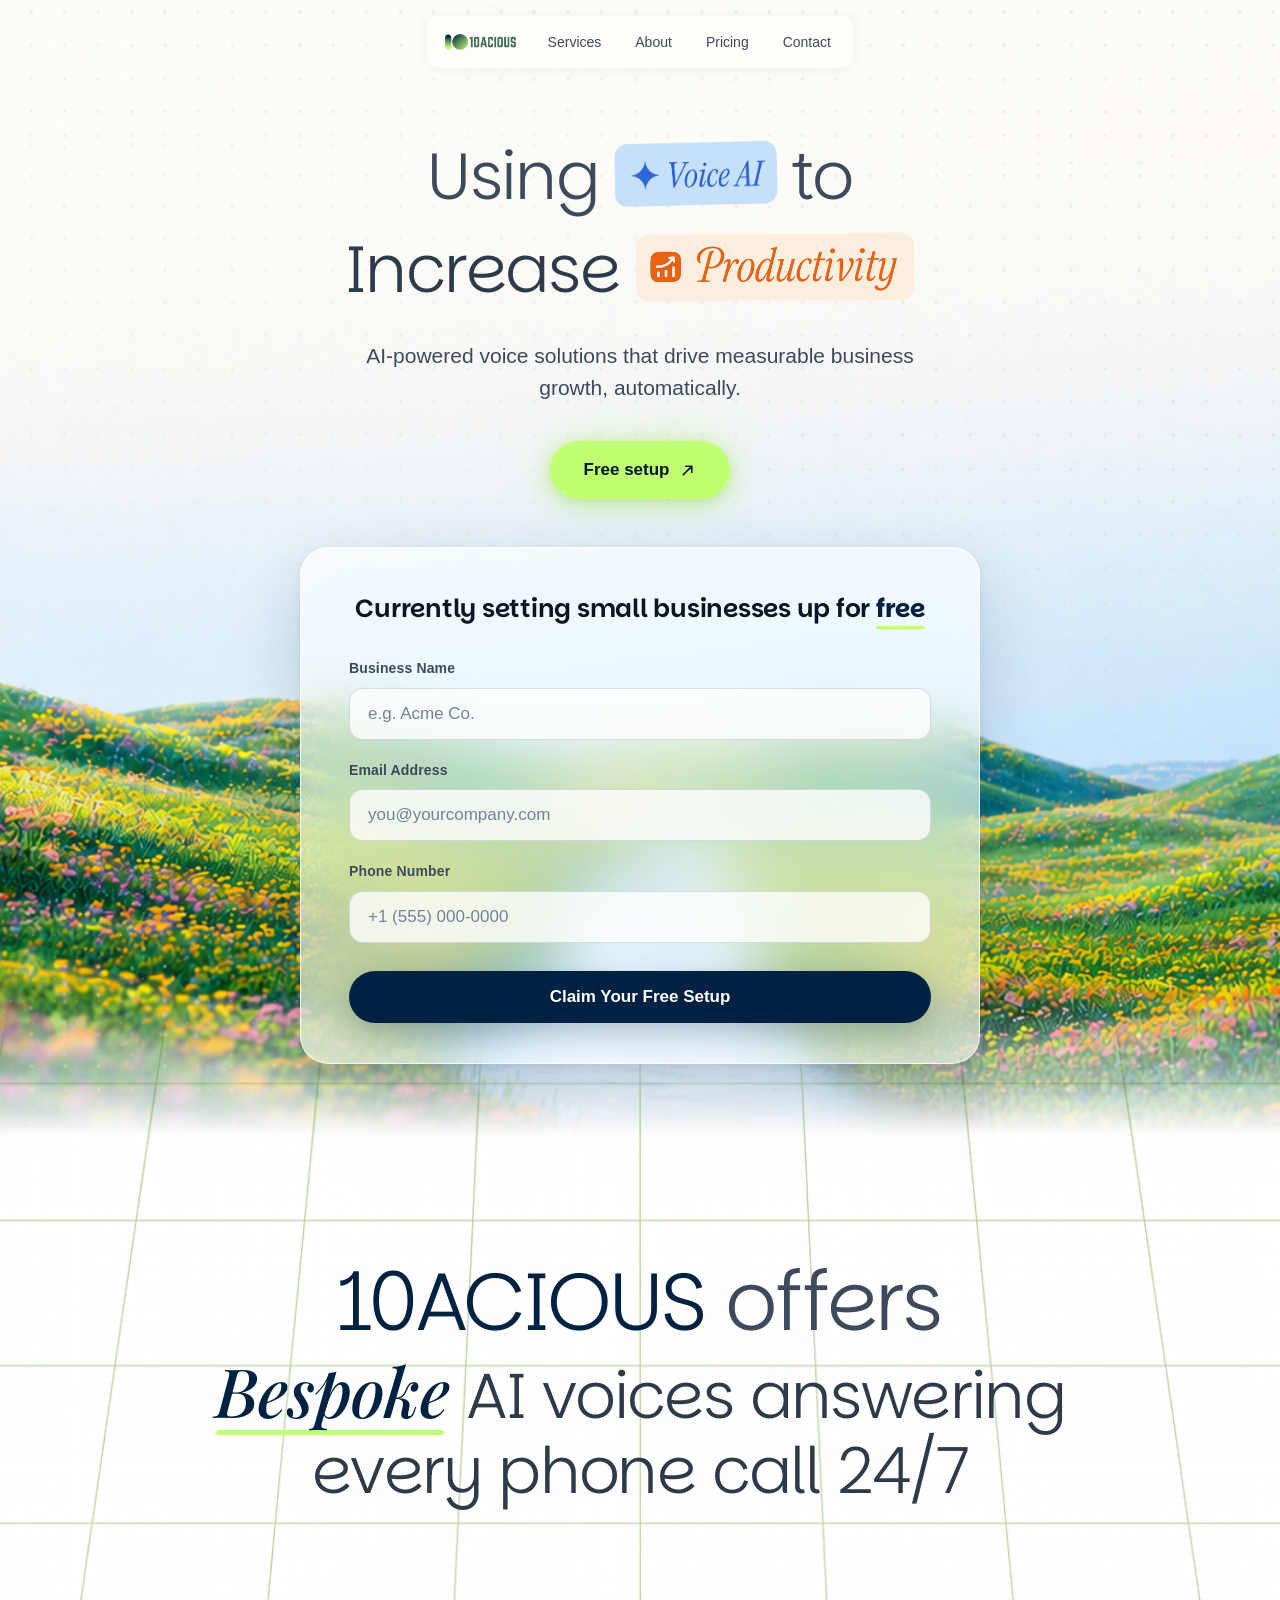
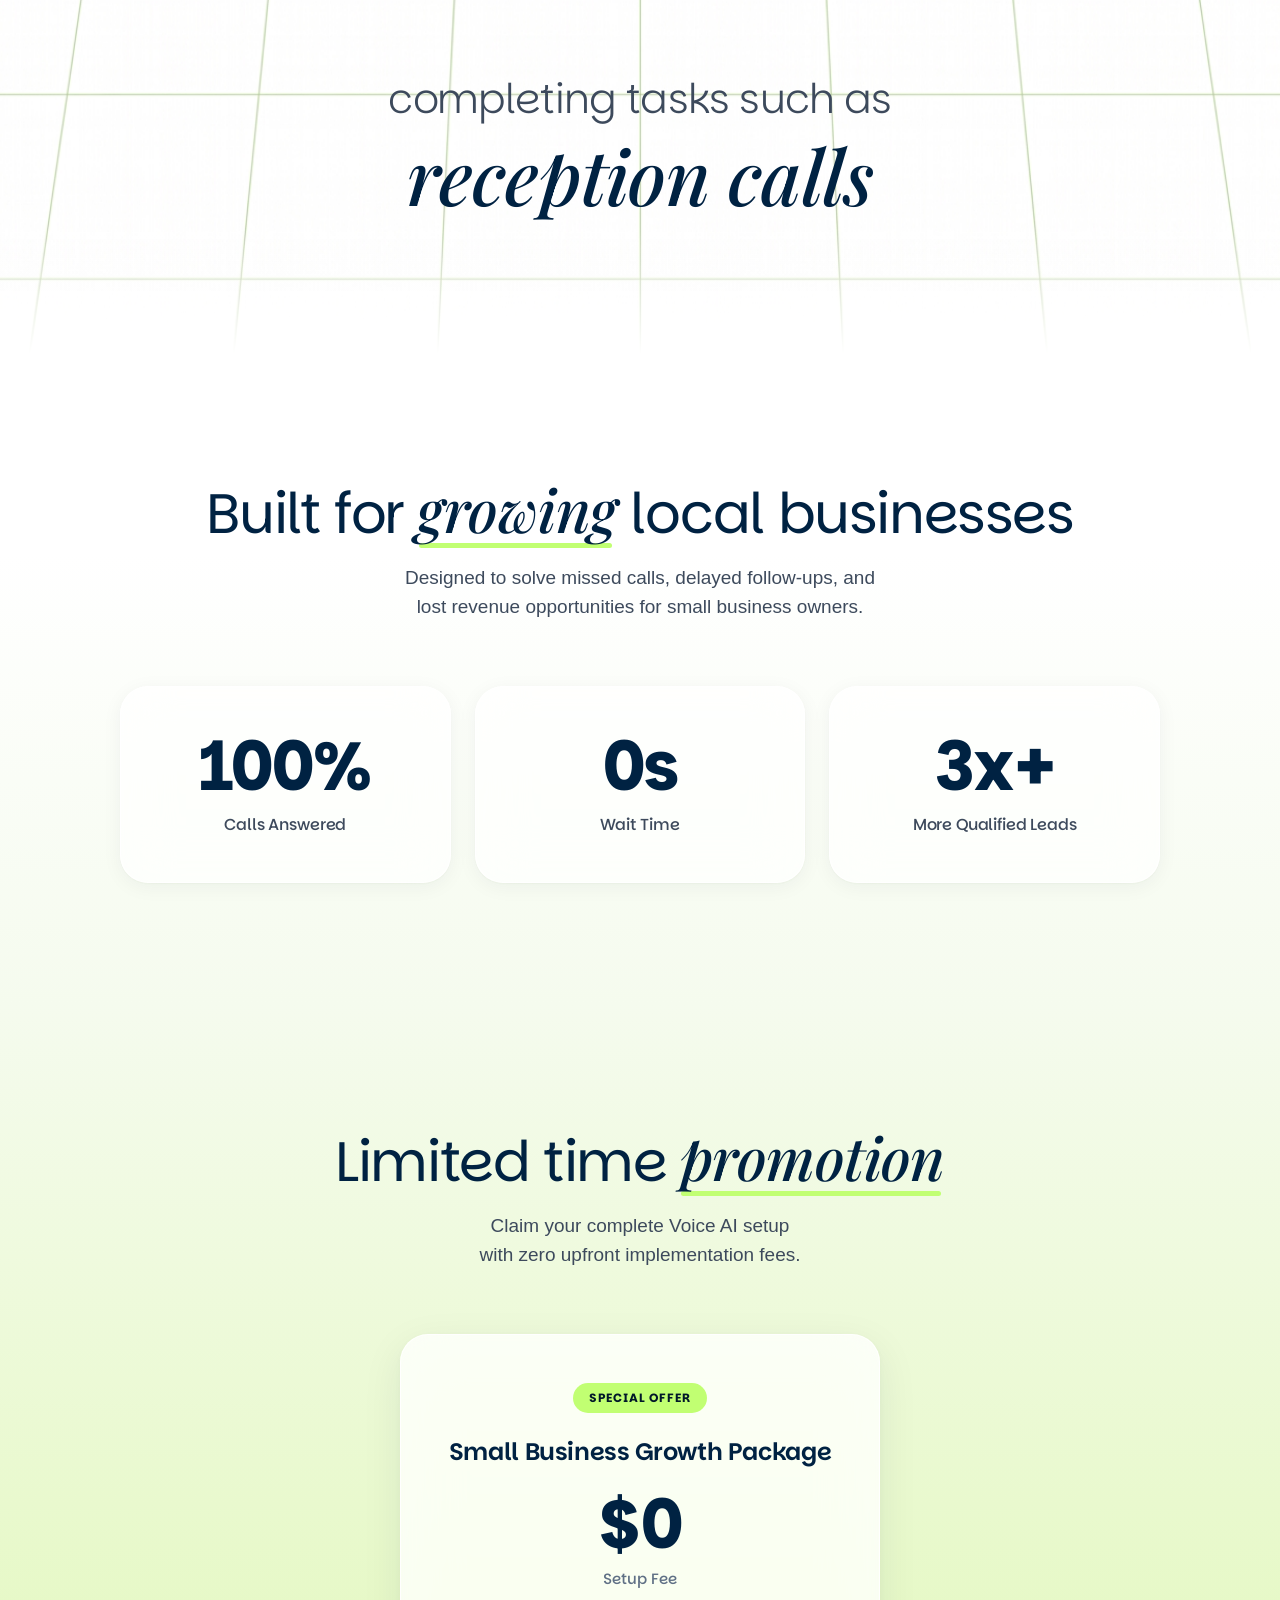
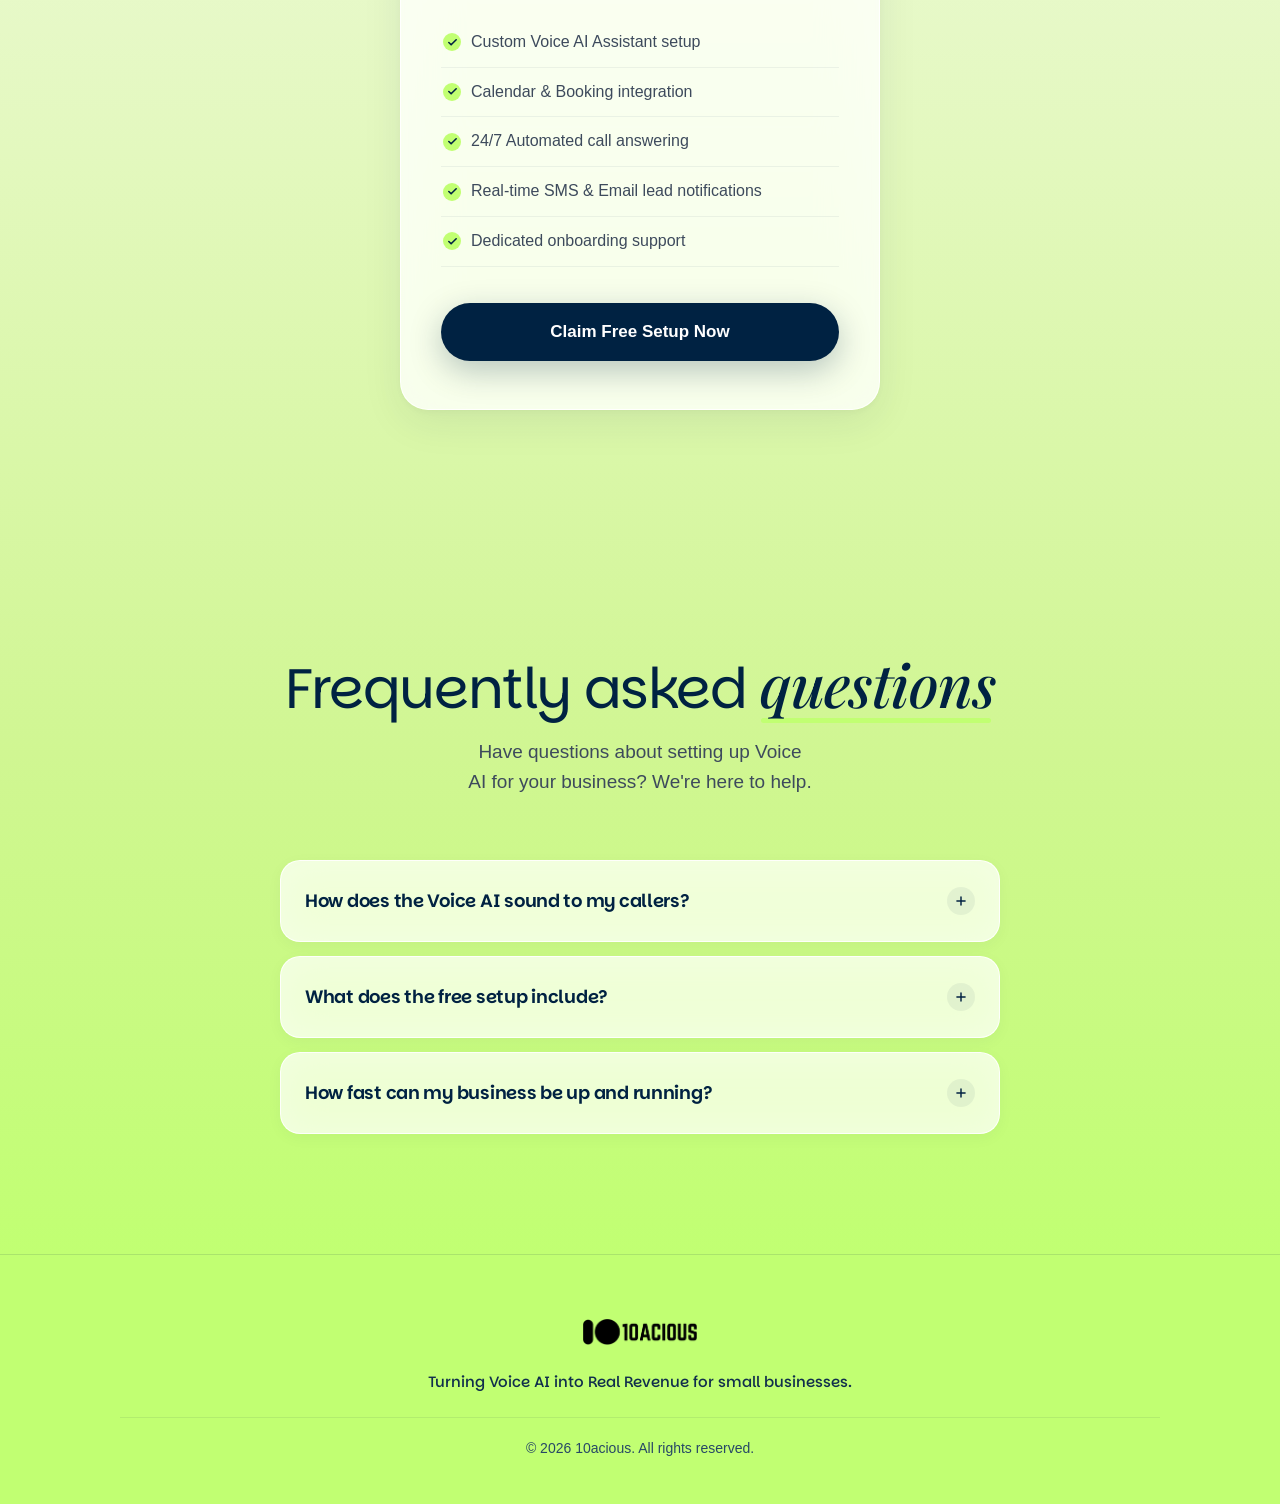
==== index.html @ 46852828 "Restore mob2nd.png background for services section on mobile screens" ====
<!DOCTYPE html>
<html lang="en">
<head>
  <meta charset="UTF-8">
  <meta name="viewport" content="width=device-width, initial-scale=1.0, viewport-fit=cover">
  <title>10acious — Turning Voice AI into Real Revenue</title>
  <meta name="description" content="10acious delivers AI-powered voice solutions that convert small business inbound calls into measurable revenue, automatically. Get started with free setup today.">
  <meta name="keywords" content="Voice AI, Revenue Automation, Small Business AI, AI Phone Agent, 10acious">
  <meta name="author" content="10acious">
  <meta name="theme-color" content="#fefdf8">
  <meta name="robots" content="index, follow">

  <script>document.documentElement.classList.add('js');</script>

  <!-- Canonical URL -->
  <link rel="canonical" href="https://10acious.pages.dev/">

  <!-- OpenGraph Meta Tags -->
  <meta property="og:type" content="website">
  <meta property="og:title" content="10acious — Turning Voice AI into Real Revenue">
  <meta property="og:description" content="AI-powered voice solutions that drive measurable business growth for small businesses, automatically. Currently setting small businesses up for free.">
  <meta property="og:url" content="https://10acious.pages.dev/">
  <meta property="og:image" content="herobg.png">
  <meta property="og:site_name" content="10acious">

  <!-- Twitter Card Meta Tags -->
  <meta name="twitter:card" content="summary_large_image">
  <meta name="twitter:title" content="10acious — Turning Voice AI into Real Revenue">
  <meta name="twitter:description" content="AI-powered voice solutions that drive measurable business growth for small businesses, automatically.">
  <meta name="twitter:image" content="herobg.png">

  <!-- Favicon -->
  <link rel="icon" type="image/png" href="favicon.png">
  <link rel="apple-touch-icon" href="favicon.png">

  <!-- Preload Critical Assets -->
  <link rel="preload" href="herobg.png" as="image" type="image/png" fetchpriority="high" media="(min-width: 769px)">
  <link rel="preload" href="heromob.png" as="image" type="image/png" fetchpriority="high" media="(max-width: 768px)">
  <link rel="preload" href="mob2nd.png" as="image" type="image/png" media="(max-width: 768px)">
  <link rel="preload" href="10LOGO-WHITE-2-cropped.png" as="image" type="image/png">
  <link rel="preconnect" href="https://fonts.googleapis.com">
  <link rel="preconnect" href="https://fonts.gstatic.com" crossorigin>
  <link href="https://fonts.googleapis.com/css2?family=Geomini:wght@200..800&family=Parkinsans:wght@300..800&family=Playfair+Display:ital,wght@0,400..900;1,400..900&display=swap" rel="stylesheet">

  <link rel="stylesheet" href="styles.css">
  <script src="script.js" defer></script>

  <!-- Structured Data (Schema.org JSON-LD) -->
  <script type="application/ld+json">
  {
    "@context": "https://schema.org",
    "@type": "Organization",
    "name": "10acious",
    "url": "https://10acious.pages.dev/",
    "logo": "https://10acious.pages.dev/10LOGO-WHITE-2-cropped.png",
    "description": "AI-powered voice solutions that turn small business phone calls into real, measurable revenue.",
    "contactPoint": {
      "@type": "ContactPoint",
      "contactType": "customer service",
      "availableLanguage": "English"
    }
  }
  </script>
</head>
<body>

  <!-- Skip to main content link for keyboard accessibility -->
  <a href="#main-content" class="skip-link">Skip to main content</a>

  <!-- Header / Navigation -->
  <header class="site-header">
    <nav class="navbar" aria-label="Main navigation">
      <a href="#" class="nav-logo" aria-label="10acious home">
        <img src="10LOGO-WHITE-2-cropped.png" alt="10acious logo" class="nav-logo-img" width="1887" height="428" decoding="async">
      </a>
      <ul class="nav-links">
        <li><a href="#services">Services</a></li>
        <li><a href="#about">About</a></li>
        <li><a href="#pricing">Pricing</a></li>
        <li><a href="#contact">Contact</a></li>
      </ul>
      <button type="button" class="nav-toggle" id="nav-toggle" aria-expanded="false" aria-controls="mobile-menu" aria-label="Open menu">
        <span class="nav-toggle-bar"></span>
        <span class="nav-toggle-bar"></span>
      </button>
    </nav>
    <div class="mobile-menu" id="mobile-menu">
      <div class="mobile-menu-panel">
        <ul class="mobile-menu-links">
          <li>
            <a href="#services">
              Services
              <svg viewBox="0 0 24 24" fill="none" stroke="currentColor" stroke-width="2" stroke-linecap="round" stroke-linejoin="round" aria-hidden="true"><path d="M9 18l6-6-6-6"></path></svg>
            </a>
          </li>
          <li>
            <a href="#about">
              About
              <svg viewBox="0 0 24 24" fill="none" stroke="currentColor" stroke-width="2" stroke-linecap="round" stroke-linejoin="round" aria-hidden="true"><path d="M9 18l6-6-6-6"></path></svg>
            </a>
          </li>
          <li>
            <a href="#pricing">
              Pricing
              <svg viewBox="0 0 24 24" fill="none" stroke="currentColor" stroke-width="2" stroke-linecap="round" stroke-linejoin="round" aria-hidden="true"><path d="M9 18l6-6-6-6"></path></svg>
            </a>
          </li>
          <li>
            <a href="#contact">
              Contact
              <svg viewBox="0 0 24 24" fill="none" stroke="currentColor" stroke-width="2" stroke-linecap="round" stroke-linejoin="round" aria-hidden="true"><path d="M9 18l6-6-6-6"></path></svg>
            </a>
          </li>
        </ul>
      </div>
    </div>
  </header>

  <!-- Main Content Landmark -->
  <main id="main-content">

    <!-- Hero Section -->
    <section class="hero" id="hero" aria-labelledby="hero-title">
      <!-- Hero backdrop: anchored to the hero section -->
      <div class="hero-bg" aria-hidden="true">
        <picture>
          <source srcset="heromob.png" media="(max-width: 768px)" width="941" height="1672">
          <img src="herobg.png" alt="" width="1920" height="1080" fetchpriority="high" decoding="async">
        </picture>
      </div>
      <div class="hero-content">
        <h1 class="hero-heading" id="hero-title" data-reveal style="--reveal-delay: 0s">
          <span class="line">
            <span class="text-dim">Using</span><img src="voiceai-pill.png" alt="Voice AI" class="tag-pill-img" width="1783" height="882" decoding="async"><span class="text-dim">to</span>
          </span>
          <span class="line">
            Increase<img src="productivity-pilltag.png" alt="Productivity" class="tag-pill-img tag-pill-productivity" width="2227" height="706" decoding="async">
          </span>
        </h1>

        <p class="hero-subtitle" data-reveal style="--reveal-delay: 0.12s">
          AI-powered voice solutions that drive measurable business growth, automatically.
        </p>

        <a href="#form" class="cta-btn" data-reveal style="--reveal-delay: 0.24s">
          Free setup
          <svg viewBox="0 0 20 20" fill="none" xmlns="http://www.w3.org/2000/svg" aria-hidden="true">
            <path d="M5 15L15 5M15 5H8M15 5V12" stroke="currentColor" stroke-width="2" stroke-linecap="round" stroke-linejoin="round"/>
          </svg>
        </a>
      </div>

      <!-- Form Card — Lead Capture -->
      <div class="form-card-wrapper" id="form" data-reveal style="--reveal-delay: 0.36s">
        <div class="form-card">
          <h2 class="form-card-heading">
            Currently setting small businesses up for <span class="free-highlight">free</span>
          </h2>
          <form id="lead-form" action="#" method="POST" aria-label="Free Setup Request Form">
            <div class="form-group">
              <label for="business-name" class="form-label">Business Name</label>
              <input type="text" id="business-name" name="business_name" class="form-input" placeholder="e.g. Acme Co." required autocomplete="organization">
            </div>
            <div class="form-group">
              <label for="email" class="form-label">Email Address</label>
              <input type="email" id="email" name="email" class="form-input" placeholder="you@yourcompany.com" required autocomplete="email">
            </div>
            <div class="form-group">
              <label for="phone" class="form-label">Phone Number</label>
              <input type="tel" id="phone" name="phone" class="form-input" placeholder="+1 (555) 000-0000" required autocomplete="tel">
            </div>
            <button type="submit" class="form-submit-btn" id="submit-btn">
              Claim Your Free Setup
            </button>
          </form>
        </div>
      </div>
    </section>

    <!-- Services & Tasks Statement -->
    <section class="statement-section" id="services" aria-labelledby="services-title">
      <div class="grid-bg" aria-hidden="true"></div>
      <h2 class="statement" id="services-title">
        <span class="statement-line statement-sans" data-reveal style="--reveal-delay: 0s">10ACIOUS <span class="text-dim">offers</span></span>
        <span class="statement-line statement-serif" data-reveal style="--reveal-delay: 0.14s"><em class="serif-underline">Bespoke</em> AI voices answering every phone call 24/7</span>
      </h2>
      <h2 class="tasks-heading">
        <span class="shuffle-setup" data-reveal style="--reveal-delay: 0s">completing tasks such as</span>
        <span class="shuffle-frame" data-reveal style="--reveal-delay: 0.14s">
          <span class="sr-only">customer service inquiries, appointment bookings, reception calls, taking orders, billing/account inquiries, booking reservations, and tech support quotes</span>
          <span class="shuffle-viewport" aria-hidden="true">
            <span class="shuffle-word">customer service inquiries</span>
          </span>
        </span>
      </h2>
    </section>

    <!-- Lower Page Flow: White-to-Lime Gradient -->
    <div class="lower-flow">

      <!-- About Section -->
      <section class="content-section" id="about" aria-labelledby="about-title">
        <div class="section-container">
          <div class="section-header" data-reveal>
            <h2 class="section-title" id="about-title">Built for <em class="serif-underline">growing</em> local businesses</h2>
            <p class="section-desc">Designed to solve missed calls, delayed follow-ups, and lost revenue opportunities for small business owners.</p>
          </div>
          <div class="stats-grid">
            <div class="stat-card" data-reveal style="--reveal-delay: 0s">
              <span class="stat-number" data-count-to="100" data-count-suffix="%">100%</span>
              <span class="stat-label">Calls Answered</span>
            </div>
            <div class="stat-card" data-reveal style="--reveal-delay: 0.1s">
              <span class="stat-number">0s</span>
              <span class="stat-label">Wait Time</span>
            </div>
            <div class="stat-card" data-reveal style="--reveal-delay: 0.2s">
              <span class="stat-number" data-count-to="3" data-count-suffix="x+">3x+</span>
              <span class="stat-label">More Qualified Leads</span>
            </div>
          </div>
        </div>
      </section>

      <!-- Pricing Section -->
      <section class="content-section" id="pricing" aria-labelledby="pricing-title">
        <div class="section-container">
          <div class="section-header" data-reveal>
            <h2 class="section-title" id="pricing-title">Limited time <em class="serif-underline">promotion</em></h2>
            <p class="section-desc">Claim your complete Voice AI setup with zero upfront implementation fees.</p>
          </div>
          <div class="pricing-card" data-reveal style="--reveal-delay: 0.1s">
            <div class="pricing-badge">Special Offer</div>
            <h3>Small Business Growth Package</h3>
            <div class="pricing-price">
              <span class="price-value">$0</span>
              <span class="price-period">Setup Fee</span>
            </div>
            <ul class="pricing-features">
              <li>Custom Voice AI Assistant setup</li>
              <li>Calendar &amp; Booking integration</li>
              <li>24/7 Automated call answering</li>
              <li>Real-time SMS &amp; Email lead notifications</li>
              <li>Dedicated onboarding support</li>
            </ul>
            <a href="#form" class="form-submit-btn pricing-btn">Claim Free Setup Now</a>
          </div>
        </div>
      </section>

      <!-- FAQ / Contact Section -->
      <section class="content-section" id="contact" aria-labelledby="contact-title">
        <div class="section-container">
          <div class="section-header" data-reveal>
            <h2 class="section-title" id="contact-title">Frequently asked <em class="serif-underline">questions</em></h2>
            <p class="section-desc">Have questions about setting up Voice AI for your business? We're here to help.</p>
          </div>
          <div class="faq-accordion">
            <details class="faq-item" data-reveal style="--reveal-delay: 0s">
              <summary class="faq-question">How does the Voice AI sound to my callers?</summary>
              <div class="faq-answer">
                <p>Our Voice AI sounds natural, clear, and professional. It responds in real time with human-like conversation flow and tone.</p>
              </div>
            </details>
            <details class="faq-item" data-reveal style="--reveal-delay: 0.1s">
              <summary class="faq-question">What does the free setup include?</summary>
              <div class="faq-answer">
                <p>We handle the complete initial configuration: voice model customization, prompt engineering, calendar integration, and test calls at zero cost.</p>
              </div>
            </details>
            <details class="faq-item" data-reveal style="--reveal-delay: 0.2s">
              <summary class="faq-question">How fast can my business be up and running?</summary>
              <div class="faq-answer">
                <p>Most small business setups are completed within 24 to 48 hours after submitting your information.</p>
              </div>
            </details>
          </div>
        </div>
      </section>

    </div>
  </main>

  <!-- Footer Landmark -->
  <footer class="site-footer">
    <div class="footer-container">
      <div class="footer-brand">
        <img src="10LOGO-WHITE-2-cropped.png" alt="10acious logo" width="1887" height="428" class="footer-logo" decoding="async">
        <p>Turning Voice AI into Real Revenue for small businesses.</p>
      </div>
      <div class="footer-bottom">
        <p>&copy; 2026 10acious. All rights reserved.</p>
      </div>
    </div>
  </footer>

</body>
</html>
---- styles.css ----
/* ===== DESIGN TOKENS ===== */
:root {
  --navy: #002242;
  --navy-deep: #001729;
  --lime: #c1ff72;
  --ink: #0b1526;
  --label-2: #3d4a5c;
  --label-3: #5f7085;
  --hairline: rgba(0, 34, 66, 0.1);
  --surface: #ffffff;
  --surface-glass: rgba(255, 255, 255, 0.55);
  --radius-xl: 28px;
  --radius-lg: 20px;
  --radius-md: 14px;
  --ease-out: cubic-bezier(0.22, 1, 0.36, 1);
  --ease-apple: cubic-bezier(0.32, 0.72, 0, 1);
  --shadow-card: 0 1px 2px rgba(0, 34, 66, 0.05), 0 12px 40px rgba(0, 34, 66, 0.08);
  --shadow-lift: 0 2px 8px rgba(0, 34, 66, 0.08), 0 24px 64px rgba(0, 34, 66, 0.14);
}

/* ===== RESET & BASE ===== */
*,
*::before,
*::after {
  margin: 0;
  padding: 0;
  box-sizing: border-box;
}

html {
  scroll-behavior: smooth;
  -webkit-text-size-adjust: 100%;
}

body {
  font-family: 'Geomini', -apple-system, BlinkMacSystemFont, 'Segoe UI', Roboto, sans-serif;
  font-size: 17px;
  color: var(--ink);
  background: linear-gradient(180deg, #fefdf8 0%, #dce8f0 60%, #aacee9 100%);
  line-height: 1.55;
  overflow-x: hidden;
  -webkit-font-smoothing: antialiased;
  -moz-osx-font-smoothing: grayscale;
}

section {
  scroll-margin-top: 96px;
}

/* Accessible focus styles for keyboard users */
:focus-visible {
  outline: 3px solid var(--navy);
  outline-offset: 3px;
  border-radius: 6px;
}

/* Skip link for accessibility */
.skip-link {
  position: absolute;
  top: -100px;
  left: 16px;
  background: var(--navy);
  color: #ffffff;
  padding: 12px 20px;
  border-radius: 10px;
  z-index: 1000;
  font-weight: 600;
  text-decoration: none;
  transition: top 0.2s ease;
}

.skip-link:focus {
  top: 16px;
}

/* Screen-reader-only utility */
.sr-only {
  position: absolute;
  width: 1px;
  height: 1px;
  padding: 0;
  margin: -1px;
  overflow: hidden;
  clip: rect(0 0 0 0);
  white-space: nowrap;
  border: 0;
}

/* ===== HERO SECTION ===== */
.hero {
  position: relative;
  z-index: 1;
  width: 100%;
  min-height: 100vh;
  height: auto;
  display: flex;
  flex-direction: column;
  align-items: center;
  overflow: visible;
  padding-bottom: 72px;
}

.hero-bg {
  position: absolute;
  inset: 0;
  z-index: 0;
  pointer-events: none;
  -webkit-transform: translateZ(0);
}

.hero-bg img {
  width: 100%;
  height: 100%;
  object-fit: cover;
  object-position: center bottom;
}

/* Desktop only: seamless fade into the next section's background at the very bottom */
@media (min-width: 769px) {
  .hero-bg img {
    -webkit-mask-image: linear-gradient(180deg, #000 calc(100% - 140px), transparent 100%);
    mask-image: linear-gradient(180deg, #000 calc(100% - 140px), transparent 100%);
  }
}

.hero-bg::after {
  content: '';
  position: absolute;
  inset: 0;
  background-image: radial-gradient(circle, rgba(255, 255, 255, 0.12) 1px, transparent 1px);
  background-size: 22px 22px;
  pointer-events: none;
}

/* ===== SITE HEADER & NAVIGATION ===== */
.site-header {
  position: relative;
  z-index: 100;
  display: flex;
  justify-content: center;
  width: 100%;
}

/* Functional layer: Liquid Glass reserved for navigation only */
.navbar {
  position: fixed;
  top: calc(16px + env(safe-area-inset-top, 0px));
  left: 0;
  right: 0;
  margin: 0 auto;
  width: fit-content;
  z-index: 100;
  display: inline-flex;
  align-items: center;
  gap: 8px;
  background: var(--surface-glass);
  backdrop-filter: blur(24px) saturate(180%);
  -webkit-backdrop-filter: blur(24px) saturate(180%);
  border: none;
  border-radius: 12px;
  padding: 6px 6px 6px 18px;
  box-shadow: 0 2px 16px rgba(0, 34, 66, 0.06);
  transition: background 0.35s ease, box-shadow 0.35s ease;
}

.navbar.scrolled {
  background: rgba(255, 255, 255, 0.78);
  box-shadow: 0 4px 28px rgba(0, 34, 66, 0.12);
}

.nav-logo {
  display: inline-flex;
  align-items: center;
  justify-content: center;
  text-decoration: none;
  margin-right: 8px;
  height: 28px;
}

.nav-logo-img {
  height: 16px;
  width: auto;
  display: block;
}

.nav-links {
  display: flex;
  align-items: center;
  gap: 2px;
  list-style: none;
  margin: 0;
  padding: 0;
}

.nav-links li {
  display: flex;
  align-items: center;
}

.nav-links a {
  display: inline-flex;
  align-items: center;
  justify-content: center;
  text-decoration: none;
  color: var(--label-2);
  font-size: 14px;
  font-weight: 500;
  height: 40px;
  padding: 0 16px;
  border-radius: 8px;
  transition: background 0.25s ease, color 0.25s ease;
  white-space: nowrap;
  line-height: 1;
}

.nav-links a:hover {
  background: rgba(255, 255, 255, 0.75);
  color: var(--navy);
}

/* ===== HERO CONTENT ===== */
.hero-content {
  position: relative;
  z-index: 10;
  display: flex;
  flex-direction: column;
  align-items: center;
  text-align: center;
  padding: 0 20px;
  padding-top: calc(clamp(40px, 6vh, 84px) + 80px);
  max-width: 900px;
  width: 100%;
}

.hero-heading {
  font-family: 'Parkinsans', 'Geomini', sans-serif;
  font-size: clamp(38px, 5.5vw, 66px);
  font-weight: 300;
  font-style: normal;
  line-height: 1.3;
  letter-spacing: -0.025em;
  color: #2d3a4a;
  margin-bottom: 18px;
}

.hero-heading .line {
  display: block;
}

.text-dim {
  color: var(--label-2);
}

.tag-pill-img {
  display: inline-block;
  height: 1.35em;
  width: auto;
  vertical-align: middle;
  position: relative;
  top: -0.06em;
  margin: 0 6px;
}

.tag-pill-productivity {
  height: 1.46em;
}

.hero-subtitle {
  font-size: clamp(17px, 2vw, 21px);
  color: var(--label-2);
  max-width: 560px;
  line-height: 1.55;
  margin-bottom: 36px;
  font-weight: 400;
}

/* ===== PRIMARY BUTTON ===== */
.cta-btn {
  display: inline-flex;
  align-items: center;
  gap: 10px;
  background: var(--lime);
  color: var(--navy-deep);
  font-size: 17px;
  font-weight: 600;
  padding: 16px 34px;
  border-radius: 100px;
  border: none;
  cursor: pointer;
  text-decoration: none;
  transition: background 0.25s ease, transform 0.35s var(--ease-out), box-shadow 0.35s ease;
  box-shadow:
    0 4px 18px rgba(147, 214, 74, 0.5),
    0 0 44px rgba(193, 255, 114, 0.35);
  min-height: 52px;
}

.cta-btn:hover {
  background: #d0fc8e;
  transform: translateY(-2px);
  box-shadow:
    0 8px 26px rgba(147, 214, 74, 0.6),
    0 0 64px rgba(193, 255, 114, 0.45);
}

.cta-btn:active {
  transform: translateY(0) scale(0.98);
}

.cta-btn svg {
  width: 17px;
  height: 17px;
  transition: transform 0.3s var(--ease-out);
}

.cta-btn:hover svg {
  transform: translate(2px, -2px);
}

/* ===== FORM CARD ===== */
.form-card-wrapper {
  position: relative;
  z-index: 20;
  width: 100%;
  max-width: 720px;
  padding: 0 20px;
  margin-top: 48px;
}

.form-card {
  width: 100%;
  background: rgba(255, 255, 255, 0.62);
  backdrop-filter: blur(32px) saturate(160%);
  -webkit-backdrop-filter: blur(32px) saturate(160%);
  border: 1px solid rgba(255, 255, 255, 0.75);
  border-radius: var(--radius-xl);
  padding: 44px 48px 40px;
  box-shadow:
    inset 0 1px 0 rgba(255, 255, 255, 0.65),
    0 2px 8px rgba(0, 34, 66, 0.06),
    0 24px 64px rgba(0, 34, 66, 0.16);
}

@supports not ((backdrop-filter: blur(1px)) or (-webkit-backdrop-filter: blur(1px))) {
  .form-card {
    background: rgba(255, 255, 255, 0.96);
  }
}

.form-card-heading {
  font-family: 'Parkinsans', 'Geomini', sans-serif;
  font-size: clamp(20px, 2.4vw, 25px);
  font-weight: 600;
  letter-spacing: -0.01em;
  color: var(--ink);
  text-align: center;
  margin-bottom: 32px;
  line-height: 1.35;
}

.form-card-heading .free-highlight {
  color: var(--navy);
  font-weight: 700;
  position: relative;
  white-space: nowrap;
}

.form-card-heading .free-highlight::after {
  content: '';
  position: absolute;
  left: 0;
  bottom: -3px;
  width: 100%;
  height: 3px;
  background: var(--lime);
  border-radius: 2px;
}

.form-group {
  margin-bottom: 20px;
}

.form-label {
  display: block;
  font-size: 14px;
  font-weight: 600;
  color: var(--label-2);
  margin-bottom: 8px;
  letter-spacing: 0.01em;
}

.form-input {
  width: 100%;
  padding: 14px 18px;
  font-size: 17px;
  font-family: inherit;
  color: var(--ink);
  background: rgba(255, 255, 255, 0.78);
  border: 1px solid rgba(0, 34, 66, 0.14);
  border-radius: var(--radius-md);
  outline: none;
  transition: border-color 0.2s ease, box-shadow 0.2s ease, background 0.2s ease;
  min-height: 52px;
}

.form-input::placeholder {
  color: #71829a;
}

.form-input:focus {
  border-color: var(--navy);
  box-shadow: 0 0 0 4px rgba(0, 34, 66, 0.12);
  background: rgba(255, 255, 255, 0.95);
}

.form-submit-btn {
  width: 100%;
  padding: 16px 24px;
  font-size: 17px;
  font-weight: 600;
  font-family: inherit;
  color: #ffffff;
  background: var(--navy);
  border: none;
  border-radius: 100px;
  cursor: pointer;
  margin-top: 8px;
  transition: background 0.25s ease, transform 0.35s var(--ease-out), box-shadow 0.35s ease;
  box-shadow: 0 10px 32px rgba(0, 34, 66, 0.26);
  min-height: 52px;
}

.form-submit-btn:hover {
  background: var(--navy-deep);
  transform: translateY(-2px);
  box-shadow: 0 16px 44px rgba(0, 34, 66, 0.34);
}

.form-submit-btn:active {
  transform: translateY(0) scale(0.99);
}

/* ===== CONTENT SECTIONS ===== */
.content-section {
  position: relative;
  z-index: 10;
  width: 100%;
  padding: clamp(72px, 10vw, 120px) 24px;
  background: transparent;
}

.section-container {
  max-width: 1040px;
  margin: 0 auto;
}

.section-header {
  text-align: center;
  margin-bottom: clamp(40px, 6vw, 64px);
}

.section-title {
  font-family: 'Parkinsans', 'Geomini', sans-serif;
  font-size: clamp(32px, 4.5vw, 56px);
  font-weight: 400;
  letter-spacing: -0.025em;
  color: var(--navy);
  margin-bottom: 16px;
  line-height: 1.15;
  text-wrap: balance;
}

.section-desc {
  font-family: 'Geomini', -apple-system, BlinkMacSystemFont, 'Segoe UI', Roboto, sans-serif;
  font-size: clamp(16px, 1.8vw, 19px);
  font-weight: 300;
  color: var(--label-2);
  max-width: 620px;
  margin: 0 auto;
  line-height: 1.55;
  text-wrap: balance;
}

/* Statement Sections */
.statement-section {
  position: relative;
  z-index: 10;
  width: 100%;
  padding: clamp(76px, 9.5vw, 136px) 24px clamp(48px, 6vw, 80px);
  text-align: center;
}

/* Services + Tasks statement: parallax grid background.
   The section sits behind the hero (z-index 0) and is pulled up so the
   hero image's bottom fade dissolves seamlessly into the grid. */
#services {
  position: relative;
  z-index: 0;
  overflow: hidden;
  padding-bottom: clamp(72px, 10vw, 130px);
}

/* Fade grid at the bottom into the next white section */
#services::after {
  content: '';
  position: absolute;
  inset: auto 0 0 0;
  height: clamp(60px, 10vw, 150px);
  background: linear-gradient(180deg, transparent 0%, #ffffff 100%);
  pointer-events: none;
  z-index: 1;
}

.grid-bg {
  position: absolute;
  inset: -360px 0;
  z-index: -1;
  background-image: url('grid.jpeg');
  background-size: cover;
  background-position: center;
  background-repeat: no-repeat;
  will-change: transform;
  -webkit-transform: translateZ(0);
  -webkit-mask-image: linear-gradient(180deg, #000 0%, #000 65%, transparent 95%);
  mask-image: linear-gradient(180deg, #000 0%, #000 65%, transparent 95%);
}

@media (min-width: 769px) {
  #services {
    margin-top: -120px;
    padding-top: calc(clamp(76px, 9.5vw, 136px) + 120px);
  }
}

.statement {
  max-width: 1120px;
  margin: 0 auto;
}

.tasks-heading {
  max-width: 1120px;
  margin: clamp(100px, 13vw, 172px) auto 0;
}

.statement-line {
  display: block;
  text-wrap: balance;
}

.statement-sans {
  font-family: 'Parkinsans', 'Geomini', sans-serif;
  font-size: clamp(40px, 6.4vw, 96px);
  font-weight: 300;
  letter-spacing: -0.035em;
  line-height: 1.08;
  color: var(--navy);
}

.statement-serif {
  font-family: 'Parkinsans', 'Geomini', sans-serif;
  font-size: clamp(34px, 5vw, 72px);
  font-weight: 300;
  letter-spacing: -0.025em;
  line-height: 1.16;
  color: #2d3a4a;
  margin-top: clamp(2px, 0.4vw, 6px);
}

.serif-underline {
  position: relative;
  z-index: 0;
  font-family: 'Playfair Display', Georgia, 'Times New Roman', serif;
  font-style: italic;
  font-weight: 500;
  font-size: 1.06em;
  letter-spacing: -0.01em;
  color: var(--navy);
  white-space: nowrap;
}

.serif-underline::after {
  content: '';
  position: absolute;
  left: 0.02em;
  right: 0.07em;
  bottom: 0.01em;
  height: 0.075em;
  border-radius: 99px;
  background: var(--lime);
  z-index: -1;
}

/* Task Phrase Shuffle */
.shuffle-setup {
  display: block;
  font-family: 'Parkinsans', 'Geomini', sans-serif;
  font-size: clamp(22px, 3.2vw, 42px);
  font-weight: 300;
  letter-spacing: -0.02em;
  line-height: 1.2;
  color: var(--label-2);
  margin-bottom: clamp(2px, 0.3vw, 5px);
}

.shuffle-frame {
  display: block;
  font-size: clamp(21px, 6vw, 76px);
  line-height: 1;
}

.shuffle-viewport {
  display: block;
  overflow: hidden;
  height: 1.32em;
  padding-bottom: 0.02em;
}

.shuffle-word {
  display: block;
  font-family: 'Playfair Display', Georgia, 'Times New Roman', serif;
  font-style: italic;
  font-weight: 500;
  font-size: 1em;
  line-height: 1.25;
  letter-spacing: -0.01em;
  color: var(--navy);
  white-space: nowrap;
  transition: transform 0.38s var(--ease-apple), opacity 0.28s ease, filter 0.38s ease;
  will-change: transform, filter;
}

.shuffle-word.is-leaving {
  transform: translateY(-108%);
  opacity: 0;
  filter: blur(8px);
}

.shuffle-word.is-entering {
  transform: translateY(112%);
  opacity: 0;
  filter: blur(8px);
  transition: none;
}

/* ===== LOWER CONTENT FLOW (White-to-Lime Gradient) ===== */
.lower-flow {
  position: relative;
  z-index: 10;
  width: 100%;
  background: linear-gradient(180deg, #ffffff 0%, #ffffff 8%, #f5fbee 26%, #e3f8be 56%, #d0f692 80%, #c1ff72 100%);
  overflow: hidden;
}

/* Stats Cards */
.stats-grid {
  display: grid;
  grid-template-columns: repeat(auto-fit, minmax(220px, 1fr));
  gap: 24px;
}

.stat-card {
  background: rgba(255, 255, 255, 0.76);
  backdrop-filter: blur(24px) saturate(160%);
  -webkit-backdrop-filter: blur(24px) saturate(160%);
  border: 1px solid rgba(255, 255, 255, 0.88);
  border-radius: var(--radius-xl);
  padding: 44px 24px;
  text-align: center;
  box-shadow: 0 4px 20px rgba(0, 34, 66, 0.05), 0 1px 3px rgba(0, 34, 66, 0.03);
  transition: transform 0.45s var(--ease-out), box-shadow 0.45s ease;
}

.stat-card:hover {
  transform: translateY(-6px);
  box-shadow: 0 16px 40px rgba(0, 34, 66, 0.09);
}

.stat-number {
  display: block;
  font-family: 'Parkinsans', 'Geomini', sans-serif;
  font-size: clamp(48px, 5.5vw, 68px);
  font-weight: 700;
  letter-spacing: -0.03em;
  color: var(--navy);
  line-height: 1.05;
  margin-bottom: 10px;
  font-variant-numeric: tabular-nums;
}

.stat-label {
  font-family: 'Parkinsans', 'Geomini', sans-serif;
  font-size: 16px;
  font-weight: 500;
  letter-spacing: -0.01em;
  color: var(--label-2);
}

/* Pricing Card */
.pricing-card {
  max-width: 480px;
  margin: 0 auto;
  background: rgba(255, 255, 255, 0.82);
  backdrop-filter: blur(28px) saturate(160%);
  -webkit-backdrop-filter: blur(28px) saturate(160%);
  border: 1px solid rgba(255, 255, 255, 0.9);
  border-radius: var(--radius-xl);
  padding: 48px 40px;
  text-align: center;
  box-shadow: 0 12px 40px rgba(0, 34, 66, 0.08), 0 2px 8px rgba(0, 34, 66, 0.04);
  position: relative;
}

.pricing-badge {
  display: inline-block;
  background: var(--lime);
  color: var(--navy-deep);
  font-family: 'Parkinsans', 'Geomini', sans-serif;
  font-size: 12px;
  font-weight: 700;
  padding: 6px 16px;
  border-radius: 100px;
  margin-bottom: 20px;
  text-transform: uppercase;
  letter-spacing: 0.08em;
}

.pricing-card h3 {
  font-family: 'Parkinsans', 'Geomini', sans-serif;
  font-size: 24px;
  font-weight: 600;
  letter-spacing: -0.015em;
  color: var(--navy);
  margin-bottom: 20px;
}

.pricing-price {
  margin-bottom: 28px;
}

.price-value {
  font-family: 'Parkinsans', 'Geomini', sans-serif;
  font-size: 68px;
  font-weight: 700;
  letter-spacing: -0.03em;
  color: var(--navy);
  line-height: 1;
}

.price-period {
  display: block;
  font-family: 'Parkinsans', 'Geomini', sans-serif;
  font-size: 15px;
  font-weight: 500;
  color: var(--label-3);
  margin-top: 8px;
}

.pricing-features {
  list-style: none;
  text-align: left;
  margin-bottom: 36px;
}

.pricing-features li {
  font-family: 'Geomini', sans-serif;
  font-size: 16px;
  color: var(--label-2);
  padding: 12px 0 12px 30px;
  border-bottom: 1px solid rgba(0, 34, 66, 0.06);
  position: relative;
}

.pricing-features li::before {
  content: '';
  position: absolute;
  left: 2px;
  top: 50%;
  width: 18px;
  height: 18px;
  transform: translateY(-50%);
  background-color: var(--lime);
  border-radius: 50%;
  background-image: url("data:image/svg+xml,%3Csvg xmlns='http://www.w3.org/2000/svg' viewBox='0 0 24 24' fill='none' stroke='%23002242' stroke-width='3.5' stroke-linecap='round' stroke-linejoin='round'%3E%3Cpath d='M20 6L9 17l-5-5'/%3E%3C/svg%3E");
  background-size: 11px;
  background-position: center;
  background-repeat: no-repeat;
}

.pricing-btn {
  display: block;
  text-decoration: none;
  border-radius: 100px;
}

/* FAQ Accordion */
.faq-accordion {
  max-width: 720px;
  margin: 0 auto;
  display: flex;
  flex-direction: column;
  gap: 14px;
}

.faq-item {
  background: rgba(255, 255, 255, 0.78);
  backdrop-filter: blur(20px) saturate(160%);
  -webkit-backdrop-filter: blur(20px) saturate(160%);
  border: 1px solid rgba(255, 255, 255, 0.88);
  border-radius: var(--radius-lg);
  padding: 8px 24px;
  box-shadow: 0 4px 16px rgba(0, 34, 66, 0.04);
  transition: box-shadow 0.3s ease, background 0.3s ease;
}

.faq-item[open] {
  box-shadow: 0 10px 32px rgba(0, 34, 66, 0.08);
  background: rgba(255, 255, 255, 0.92);
}

.faq-question {
  display: flex;
  align-items: center;
  justify-content: space-between;
  gap: 16px;
  font-size: 18px;
  font-weight: 600;
  font-family: 'Parkinsans', 'Geomini', sans-serif;
  letter-spacing: -0.015em;
  color: var(--navy);
  cursor: pointer;
  user-select: none;
  list-style: none;
  padding: 18px 0;
  min-height: 44px;
}

.faq-question::-webkit-details-marker {
  display: none;
}

.faq-question::after {
  content: '';
  flex-shrink: 0;
  width: 28px;
  height: 28px;
  border-radius: 50%;
  background: rgba(0, 34, 66, 0.06);
  background-image: url("data:image/svg+xml,%3Csvg xmlns='http://www.w3.org/2000/svg' viewBox='0 0 24 24' fill='none' stroke='%23002242' stroke-width='2.5' stroke-linecap='round'%3E%3Cpath d='M12 5v14M5 12h14'/%3E%3C/svg%3E");
  background-size: 14px;
  background-position: center;
  background-repeat: no-repeat;
  transition: transform 0.35s var(--ease-apple);
}

.faq-item[open] .faq-question::after {
  transform: rotate(45deg);
}

.faq-answer {
  font-size: 16px;
  color: var(--label-2);
  line-height: 1.6;
  padding: 0 40px 20px 0;
}

/* ===== FOOTER ===== */
.site-footer {
  position: relative;
  z-index: 10;
  background: var(--lime);
  color: var(--navy);
  padding: 64px 24px 44px;
  border-top: 1px solid rgba(0, 34, 66, 0.12);
}

.footer-container {
  max-width: 1040px;
  margin: 0 auto;
  text-align: center;
}

.footer-logo {
  height: 26px;
  width: auto;
  margin-bottom: 16px;
  filter: brightness(0);
}

.footer-brand p {
  font-family: 'Parkinsans', 'Geomini', sans-serif;
  font-size: 15px;
  font-weight: 500;
  color: #102e4c;
  margin-bottom: 24px;
}

.footer-bottom p {
  font-size: 14px;
  color: #274866;
  padding-top: 20px;
  border-top: 1px solid rgba(0, 34, 66, 0.08);
}

/* ===== SCROLL REVEAL ===== */
.js [data-reveal] {
  opacity: 0;
  transform: translateY(28px);
}

.js [data-reveal].in-view {
  opacity: 1;
  transform: none;
  transition:
    opacity 0.9s var(--ease-out),
    transform 0.9s var(--ease-out);
  transition-delay: var(--reveal-delay, 0s);
}

/* ===== MOBILE MENU ===== */
.nav-toggle {
  display: none;
  flex-direction: column;
  align-items: center;
  justify-content: center;
  gap: 5px;
  width: 44px;
  height: 36px;
  padding: 0;
  border: none;
  border-radius: 8px;
  background: rgba(255, 255, 255, 0.65);
  cursor: pointer;
  -webkit-tap-highlight-color: transparent;
}

.nav-toggle-bar {
  width: 16px;
  height: 2px;
  border-radius: 2px;
  background: var(--label-2);
  transition: transform 0.3s var(--ease-apple);
}

.nav-toggle.open .nav-toggle-bar:nth-child(1) {
  transform: translateY(3.5px) rotate(45deg);
}

.nav-toggle.open .nav-toggle-bar:nth-child(2) {
  transform: translateY(-3.5px) rotate(-45deg);
}

.mobile-menu {
  position: fixed;
  inset: 0;
  z-index: 99;
  display: flex;
  align-items: flex-start;
  justify-content: center;
  padding: 88px 20px 0;
  background: rgba(0, 23, 41, 0.25);
  backdrop-filter: blur(10px);
  -webkit-backdrop-filter: blur(10px);
  opacity: 0;
  visibility: hidden;
  pointer-events: none;
  transition: opacity 0.3s ease, visibility 0s linear 0.3s;
}

.mobile-menu.open {
  opacity: 1;
  visibility: visible;
  pointer-events: auto;
  transition: opacity 0.3s ease;
}

.mobile-menu-panel {
  width: min(320px, 100%);
  background: rgba(255, 255, 255, 0.85);
  backdrop-filter: blur(24px) saturate(180%);
  -webkit-backdrop-filter: blur(24px) saturate(180%);
  border: 1px solid rgba(255, 255, 255, 0.8);
  border-radius: var(--radius-xl);
  padding: 10px;
  box-shadow: var(--shadow-lift);
  transform: translateY(-16px) scale(0.96);
  transform-origin: top center;
  transition: transform 0.4s var(--ease-apple);
}

.mobile-menu.open .mobile-menu-panel {
  transform: translateY(0) scale(1);
}

.mobile-menu-links {
  list-style: none;
  margin: 0;
  padding: 0;
  display: flex;
  flex-direction: column;
  gap: 2px;
}

.mobile-menu-links li {
  opacity: 0;
  transform: translateY(8px);
  transition: opacity 0.35s ease, transform 0.35s ease;
}

.mobile-menu.open .mobile-menu-links li {
  opacity: 1;
  transform: none;
}

.mobile-menu.open .mobile-menu-links li:nth-child(1) { transition-delay: 0.05s; }
.mobile-menu.open .mobile-menu-links li:nth-child(2) { transition-delay: 0.1s; }
.mobile-menu.open .mobile-menu-links li:nth-child(3) { transition-delay: 0.15s; }
.mobile-menu.open .mobile-menu-links li:nth-child(4) { transition-delay: 0.2s; }

.mobile-menu-links a {
  display: flex;
  align-items: center;
  justify-content: space-between;
  gap: 12px;
  padding: 15px 16px;
  border-radius: var(--radius-lg);
  text-decoration: none;
  color: var(--ink);
  font-size: 17px;
  font-weight: 600;
  -webkit-tap-highlight-color: transparent;
  transition: background 0.2s ease, color 0.2s ease;
}

.mobile-menu-links a:hover,
.mobile-menu-links a:active {
  background: rgba(0, 34, 66, 0.06);
  color: var(--navy);
}

.mobile-menu-links a svg {
  width: 16px;
  height: 16px;
  opacity: 0.45;
  flex-shrink: 0;
}

body.menu-open {
  overflow: hidden;
}

/* ===== RESPONSIVE MEDIA QUERIES ===== */
@media (max-width: 768px) {
  .navbar {
    padding: 5px 5px 5px 14px;
    gap: 4px;
    top: calc(14px + env(safe-area-inset-top, 0px));
  }

  .nav-links a {
    font-size: 13px;
    padding: 0 10px;
  }

  .hero-content {
    padding-top: calc(28px + 64px + env(safe-area-inset-top, 0px));
  }

  .form-card-wrapper {
    padding: 0 16px;
    margin-top: 32px;
  }

  .form-card {
    padding: 32px 24px 28px;
  }

  .statement-section,
  #services {
    padding-top: 56px;
    padding-bottom: 72px;
  }

  .grid-bg {
    position: absolute;
    inset: 0;
    background-image: url('mob2nd.png');
    background-size: cover;
    background-position: center top;
    background-repeat: no-repeat;
    transform: none !important;
    -webkit-mask-image: none;
    mask-image: none;
  }

  #services::after {
    display: none;
  }

  .content-section {
    padding: 56px 20px;
  }

  .pricing-card {
    padding: 36px 28px;
  }
}

@media (max-width: 520px) {
  .nav-links {
    display: none;
  }

  .nav-toggle {
    display: inline-flex;
  }

  .hero-subtitle {
    font-size: 16px;
  }

  .form-card-heading {
    font-size: 20px;
  }
}

/* ===== REDUCED MOTION ===== */
@media (prefers-reduced-motion: reduce) {
  html {
    scroll-behavior: auto;
  }

  .js [data-reveal],
  .js [data-reveal].in-view {
    opacity: 1;
    transform: none;
    transition: none;
  }

  .navbar,
  .stat-card,
  .cta-btn,
  .form-submit-btn,
  .faq-question::after,
  .mobile-menu,
  .mobile-menu-panel,
  .mobile-menu-links li,
  .nav-toggle-bar {
    transition-duration: 0.01ms;
    transition-delay: 0s;
  }

  .shuffle-word {
    transition: none;
    filter: none;
    transform: none;
    opacity: 1;
  }
}
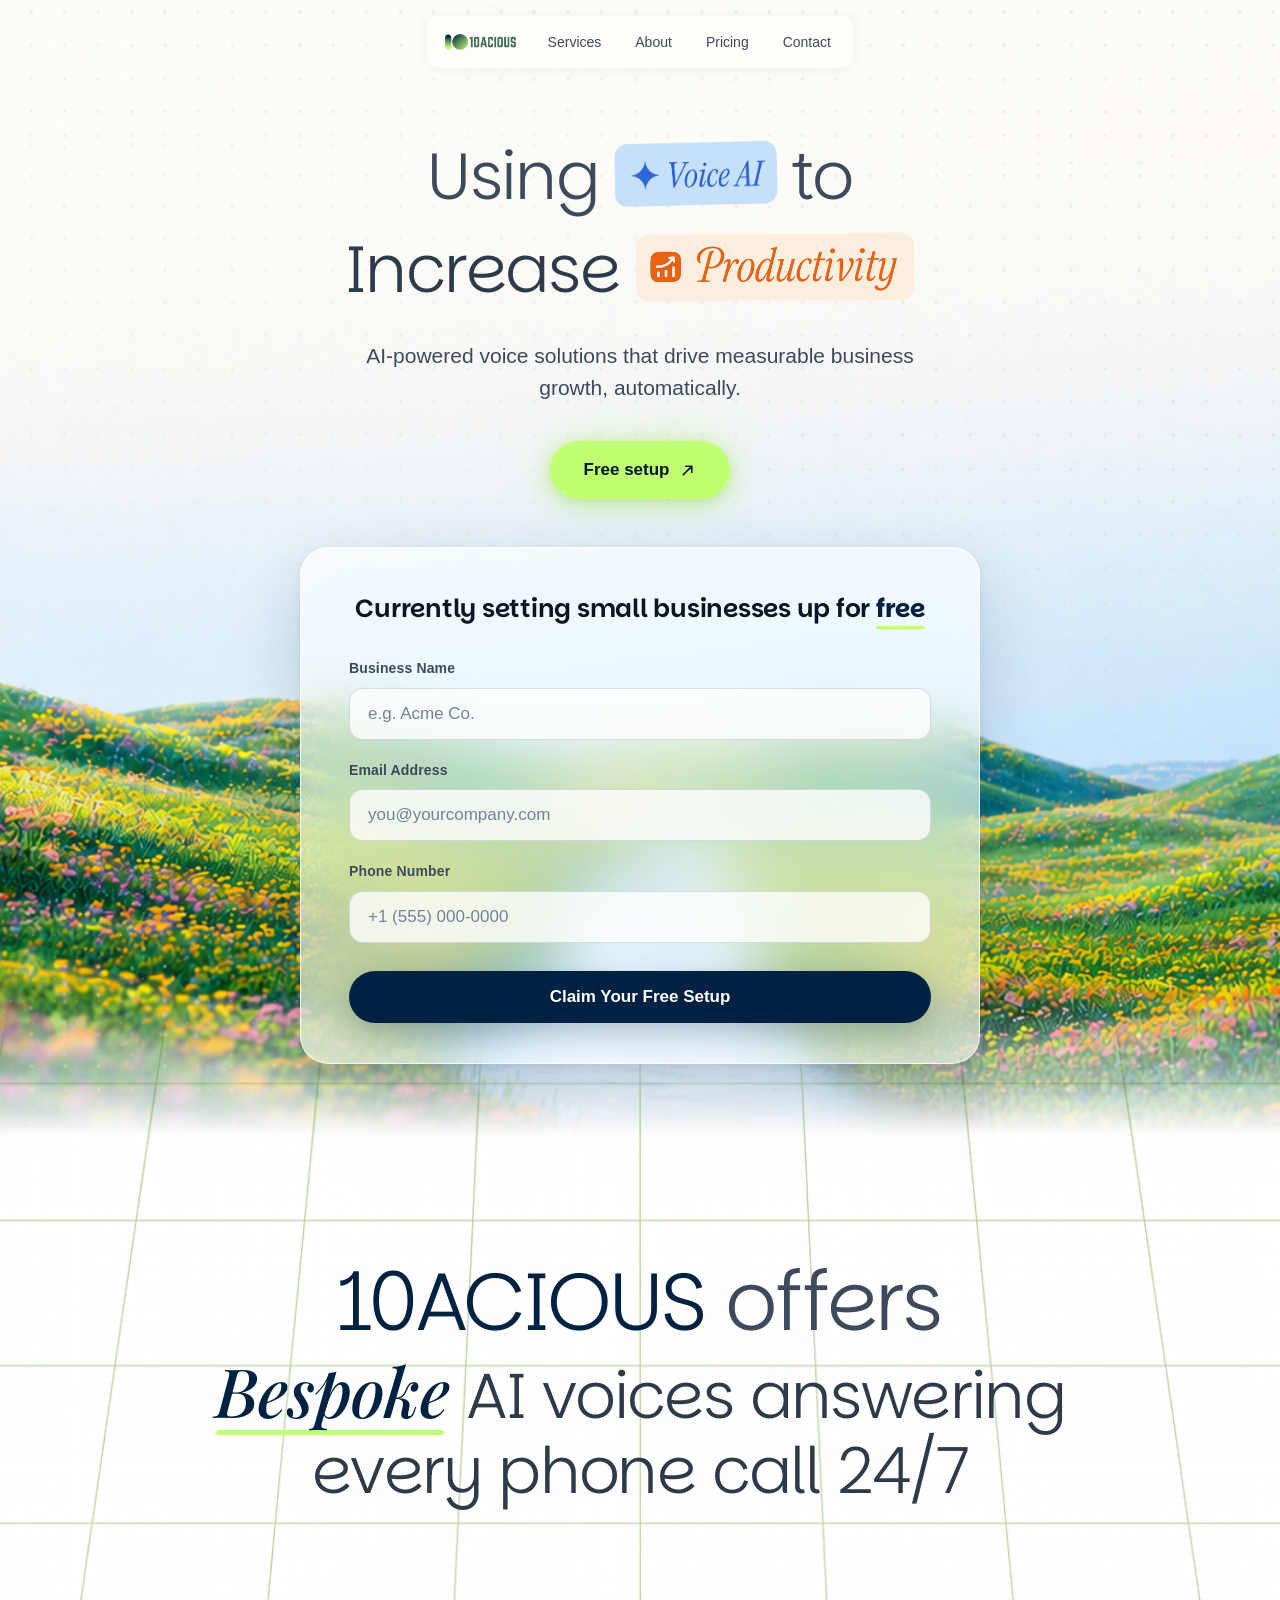
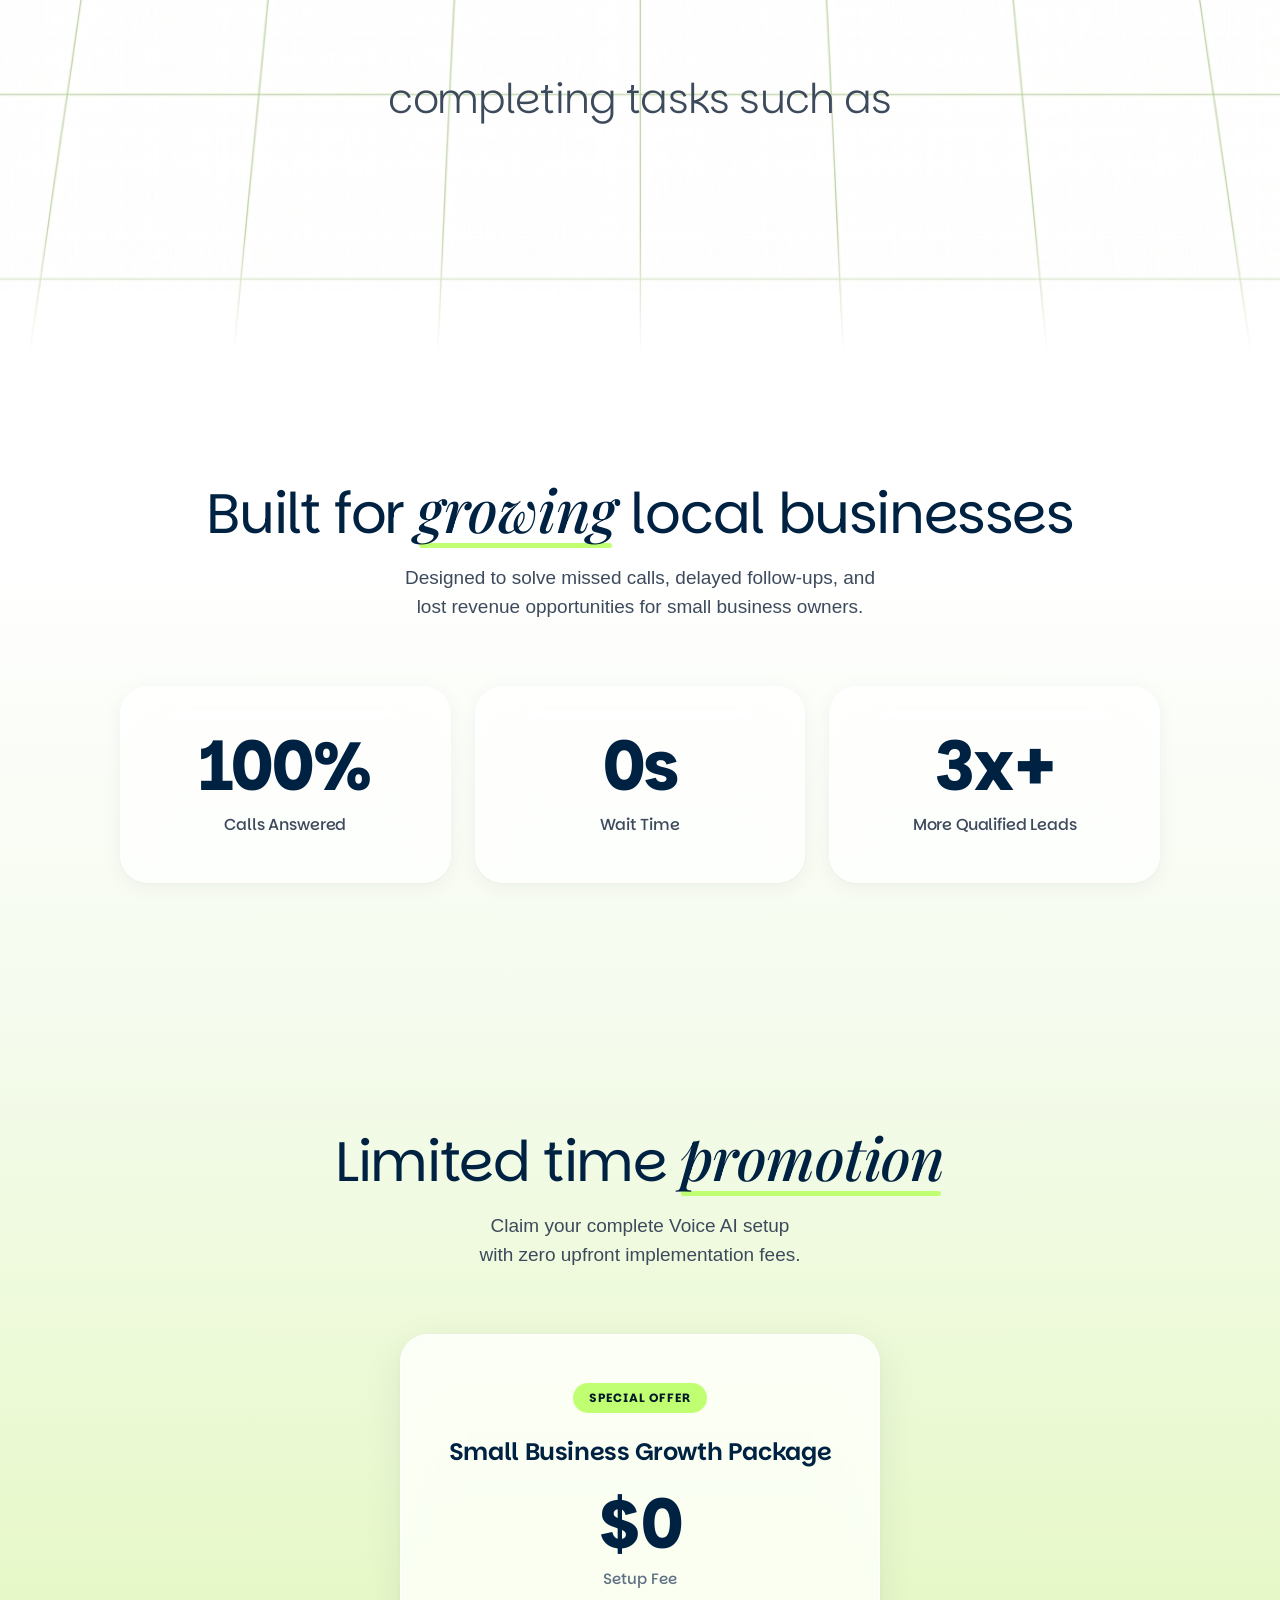
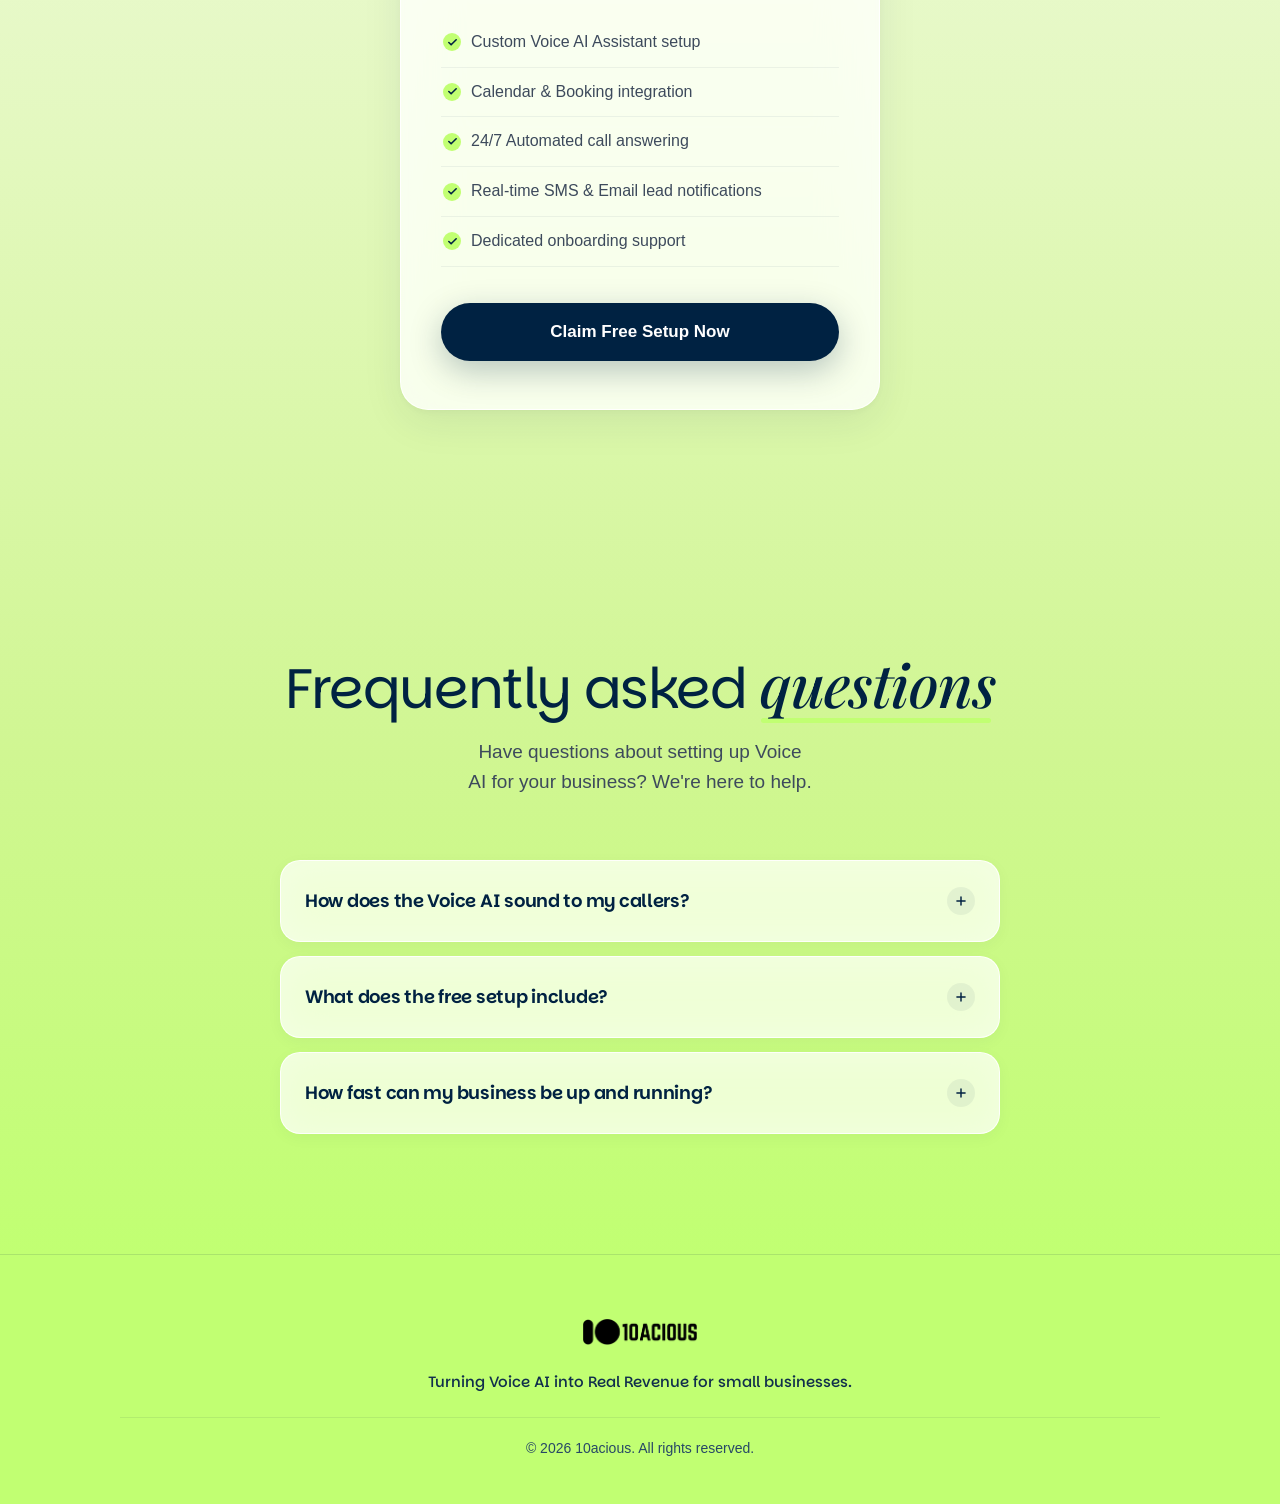
==== commit ff1aaf08: "Seamless mobile artwork flow: fit hero image to width, raise it, continue with mob2nd" ====
--- a/index.html
+++ b/index.html
@@ -127,6 +127,7 @@
           <source srcset="heromob.png" media="(max-width: 768px)" width="941" height="1672">
           <img src="herobg.png" alt="" width="1920" height="1080" fetchpriority="high" decoding="async">
         </picture>
+        <img src="mob2nd.png" alt="" class="hero-bg-continue" width="941" height="1672" decoding="async" aria-hidden="true">
       </div>
       <div class="hero-content">
         <h1 class="hero-heading" id="hero-title" data-reveal style="--reveal-delay: 0s">
--- a/styles.css
+++ b/styles.css
@@ -108,16 +108,28 @@
   -webkit-transform: translateZ(0);
 }
 
-.hero-bg img {
+.hero-bg img:not(.hero-bg-continue) {
   width: 100%;
   height: 100%;
   object-fit: cover;
   object-position: center bottom;
 }
 
+.hero-bg-continue {
+  display: none;
+  position: absolute;
+  top: 100%;
+  left: 0;
+  width: 100%;
+  height: auto;
+  object-fit: cover;
+  object-position: center top;
+  pointer-events: none;
+}
+
 /* Desktop only: seamless fade into the next section's background at the very bottom */
 @media (min-width: 769px) {
-  .hero-bg img {
+  .hero-bg img:not(.hero-bg-continue) {
     -webkit-mask-image: linear-gradient(180deg, #000 calc(100% - 140px), transparent 100%);
     mask-image: linear-gradient(180deg, #000 calc(100% - 140px), transparent 100%);
   }
@@ -1080,16 +1092,34 @@
     padding-bottom: 72px;
   }
 
+  /* Mobile artwork flow: heromob + mob2nd are designed to stack seamlessly
+     at the same scale. Fit both to screen width, anchor the artwork to the
+     hero's bottom and push it up a bit; mob2nd continues exactly where the
+     hero artwork ends (its opaque white tail hands off into the white
+     lower-flow gradient). Keep the two 40px values in sync. */
+  .hero-bg {
+    display: flex;
+    align-items: flex-end;
+    justify-content: center;
+  }
+
+  .hero-bg img:not(.hero-bg-continue) {
+    height: auto;
+    transform: translateY(-40px);
+  }
+
+  .hero-bg-continue {
+    display: block;
+    top: calc(100% - 40px);
+  }
+
+  #services {
+    z-index: 2;
+    background: #ffffff;
+  }
+
   .grid-bg {
-    position: absolute;
-    inset: 0;
-    background-image: url('mob2nd.png');
-    background-size: cover;
-    background-position: center top;
-    background-repeat: no-repeat;
-    transform: none !important;
-    -webkit-mask-image: none;
-    mask-image: none;
+    display: none;
   }
 
   #services::after {
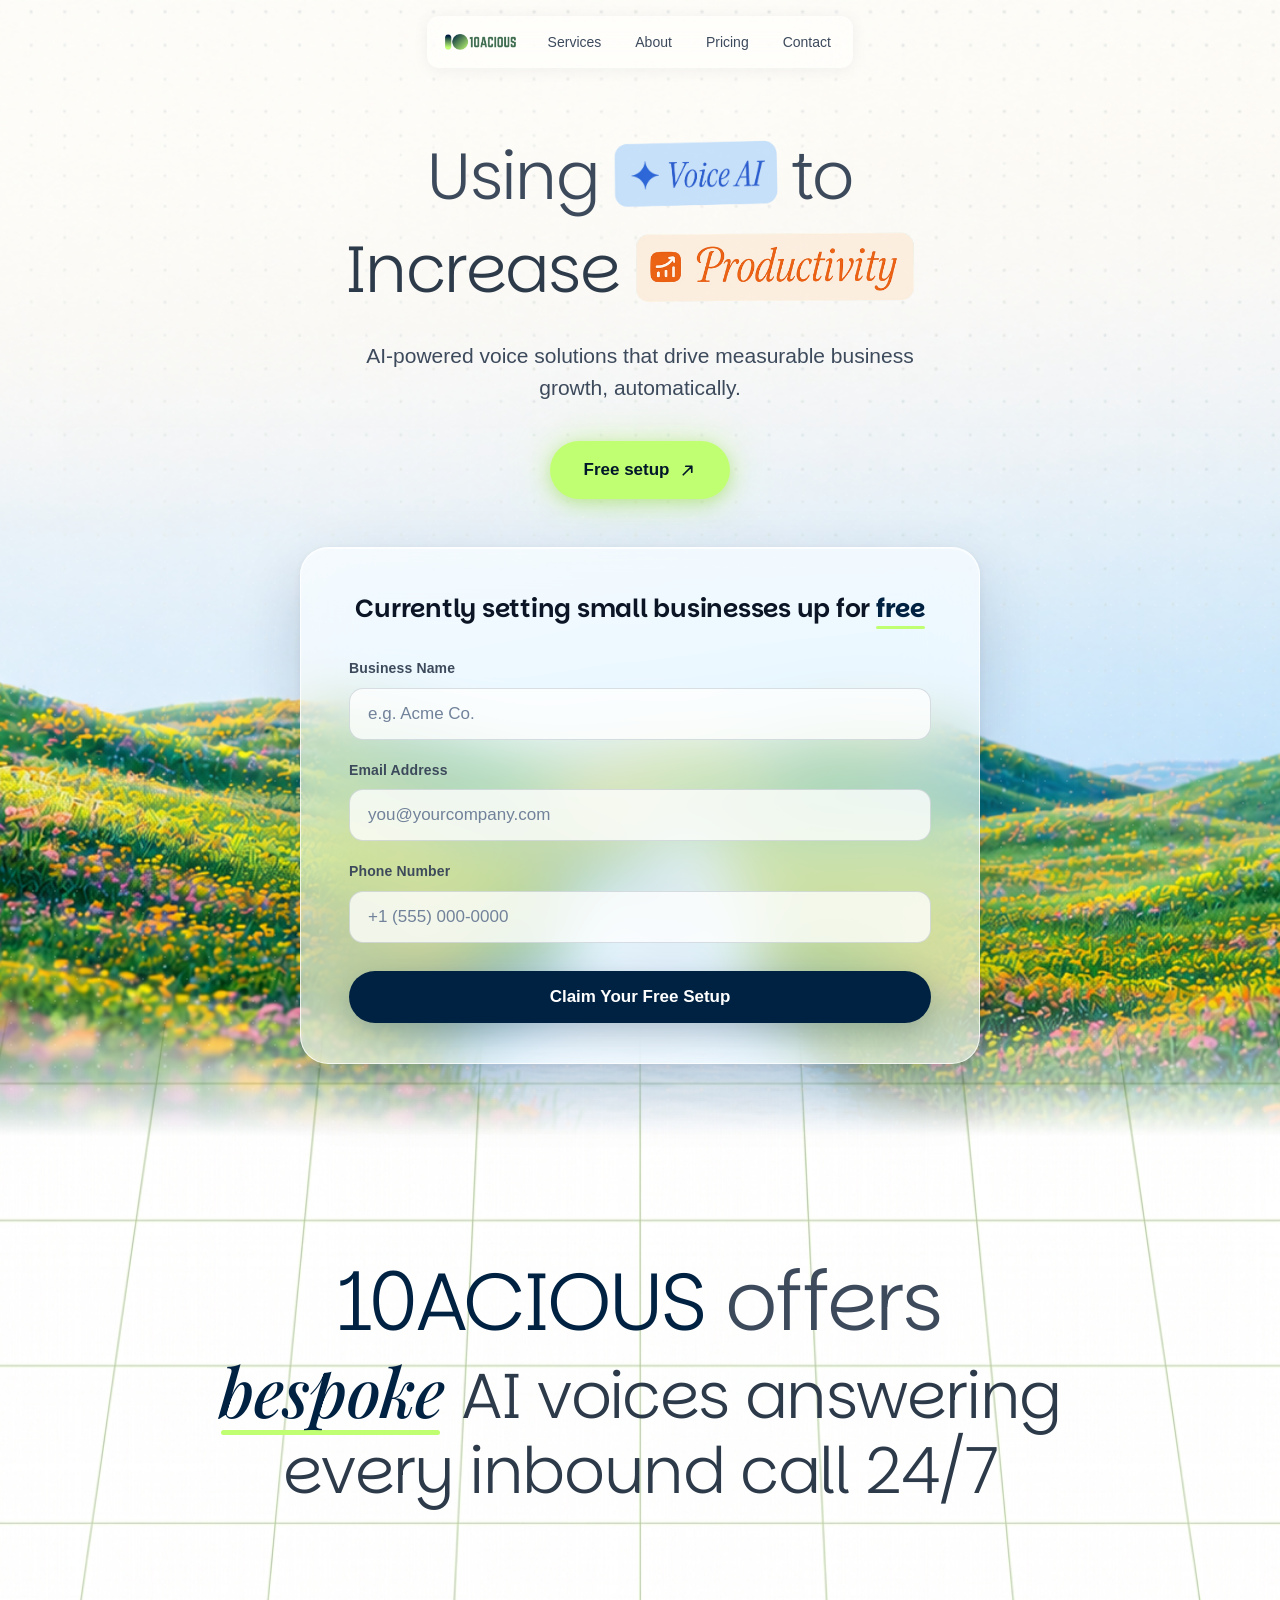
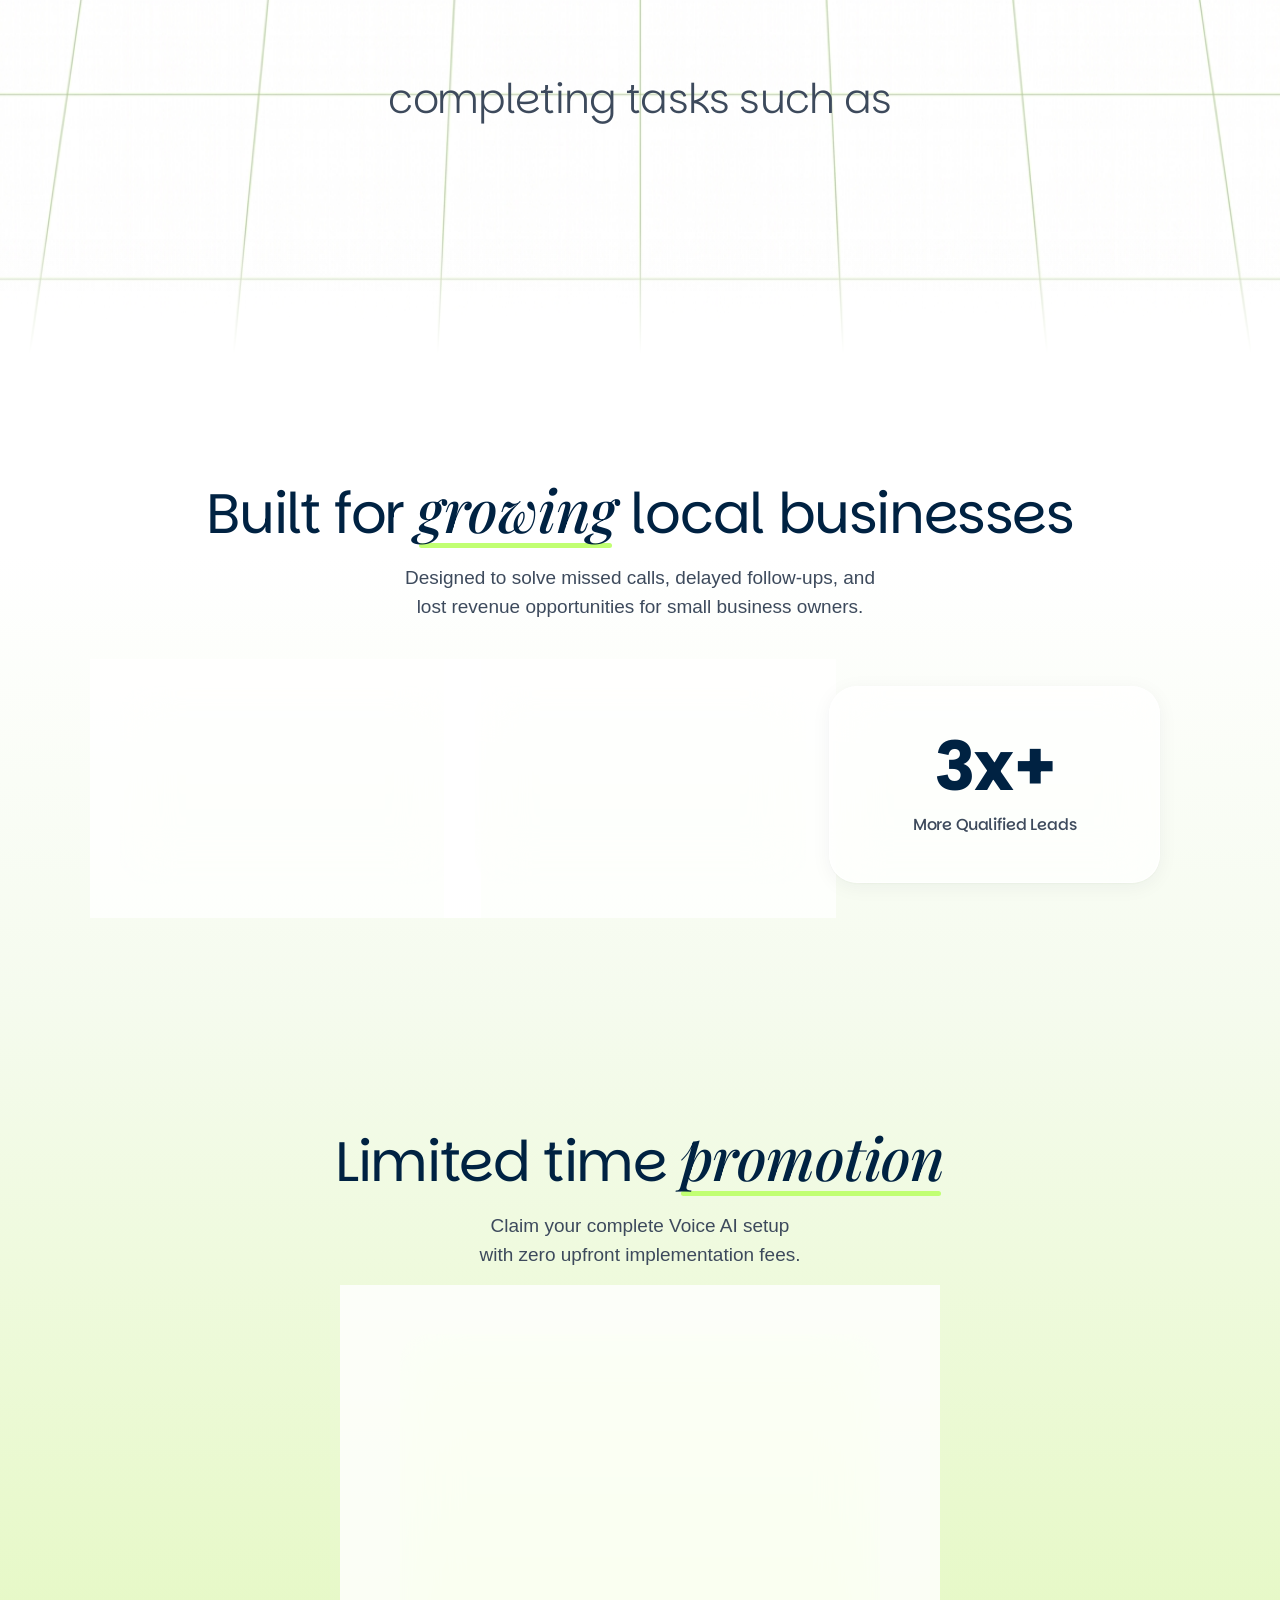
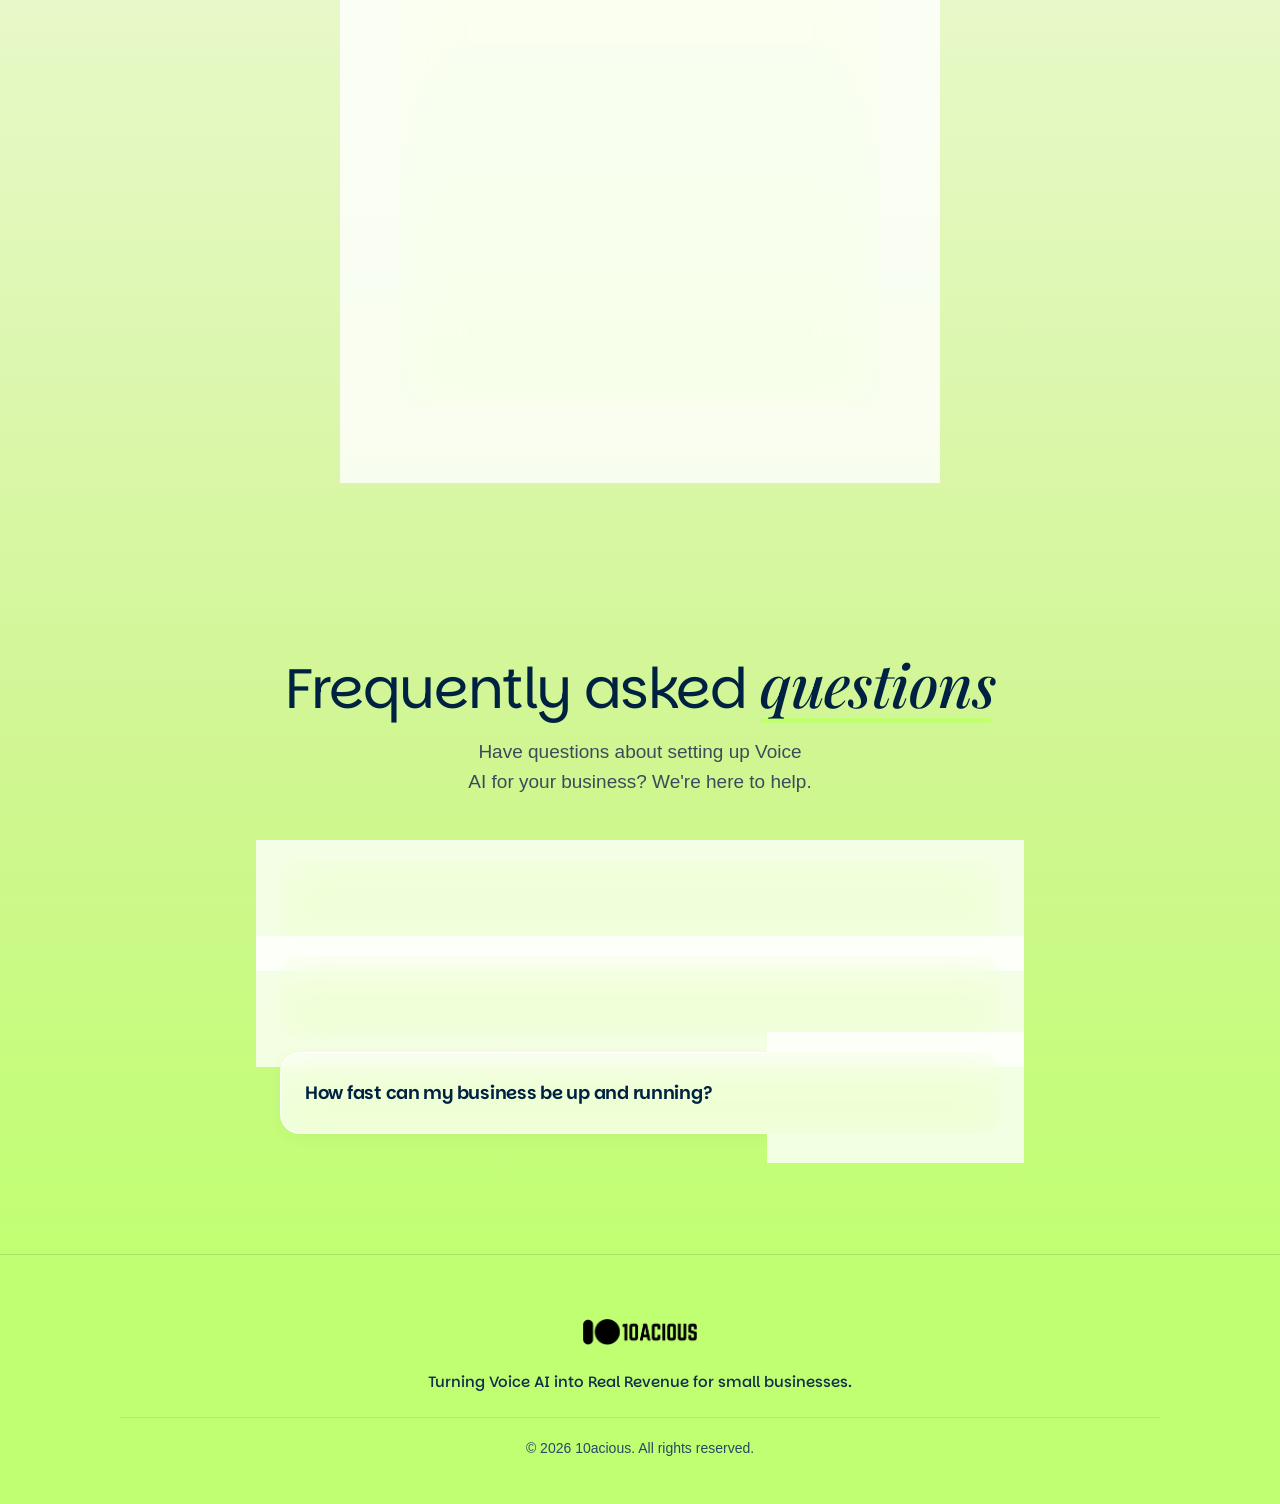
==== commit a4cf5388: "Update services statement copy" ====
--- a/index.html
+++ b/index.html
@@ -183,7 +183,7 @@
       <div class="grid-bg" aria-hidden="true"></div>
       <h2 class="statement" id="services-title">
         <span class="statement-line statement-sans" data-reveal style="--reveal-delay: 0s">10ACIOUS <span class="text-dim">offers</span></span>
-        <span class="statement-line statement-serif" data-reveal style="--reveal-delay: 0.14s"><em class="serif-underline">Bespoke</em> AI voices answering every phone call 24/7</span>
+        <span class="statement-line statement-serif" data-reveal style="--reveal-delay: 0.14s"><em class="serif-underline">bespoke</em> AI voices answering every inbound call 24/7</span>
       </h2>
       <h2 class="tasks-heading">
         <span class="shuffle-setup" data-reveal style="--reveal-delay: 0s">completing tasks such as</span>
--- a/styles.css
+++ b/styles.css
@@ -1092,30 +1092,30 @@
     padding-bottom: 72px;
   }
 
-  /* Mobile artwork flow: heromob + mob2nd are designed to stack seamlessly
-     at the same scale. Fit both to screen width, anchor the artwork to the
-     hero's bottom and push it up a bit; mob2nd continues exactly where the
-     hero artwork ends (its opaque white tail hands off into the white
-     lower-flow gradient). Keep the two 40px values in sync. */
-  .hero-bg {
-    display: flex;
-    align-items: flex-end;
-    justify-content: center;
-  }
-
+  /* Mobile-only continuation image below the hero (as first implemented
+     in a03821c): mob2nd.png hangs directly below the hero at full width
+     and natural height. */
   .hero-bg img:not(.hero-bg-continue) {
-    height: auto;
-    transform: translateY(-40px);
+    /* Raise heromob.png so its bottom edge lands exactly on the fold
+       (bottom of the viewport on load): shift up by hero height minus
+       viewport height. Its top is cropped off-screen; the fold line
+       passes behind the form card. lvh keeps the seam stable on iOS
+       Safari where the URL bar collapses; 100vh is the fallback. */
+    transform: translateY(calc(100vh - 100%));
+    transform: translateY(calc(100lvh - 100%));
   }
 
   .hero-bg-continue {
     display: block;
-    top: calc(100% - 40px);
-  }
-
+    /* Start exactly where heromob.png now ends (the fold) */
+    top: 100vh;
+    top: 100lvh;
+  }
+
+  /* Keep the statement text above the continuation image, which hangs
+     down over the top of this section (transparent bg = pre-grid look). */
   #services {
-    z-index: 2;
-    background: #ffffff;
+    z-index: 10;
   }
 
   .grid-bg {
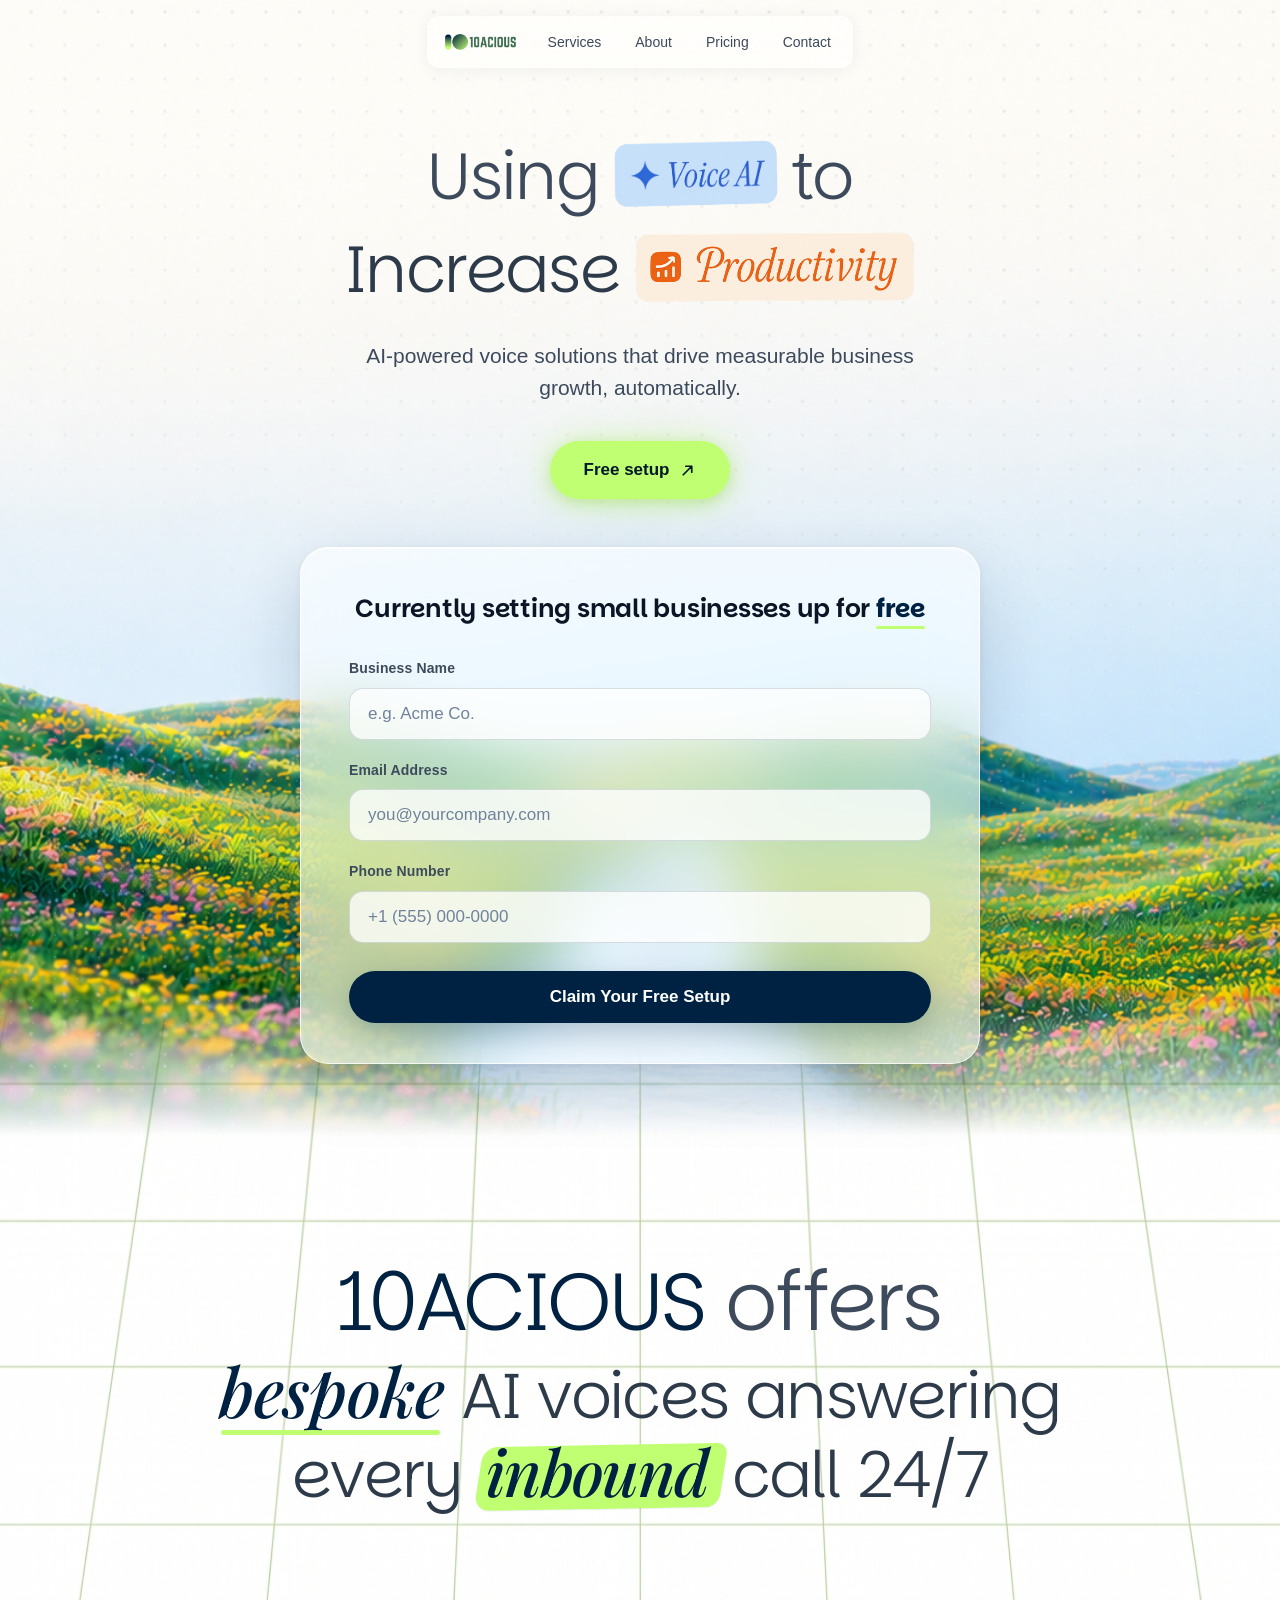
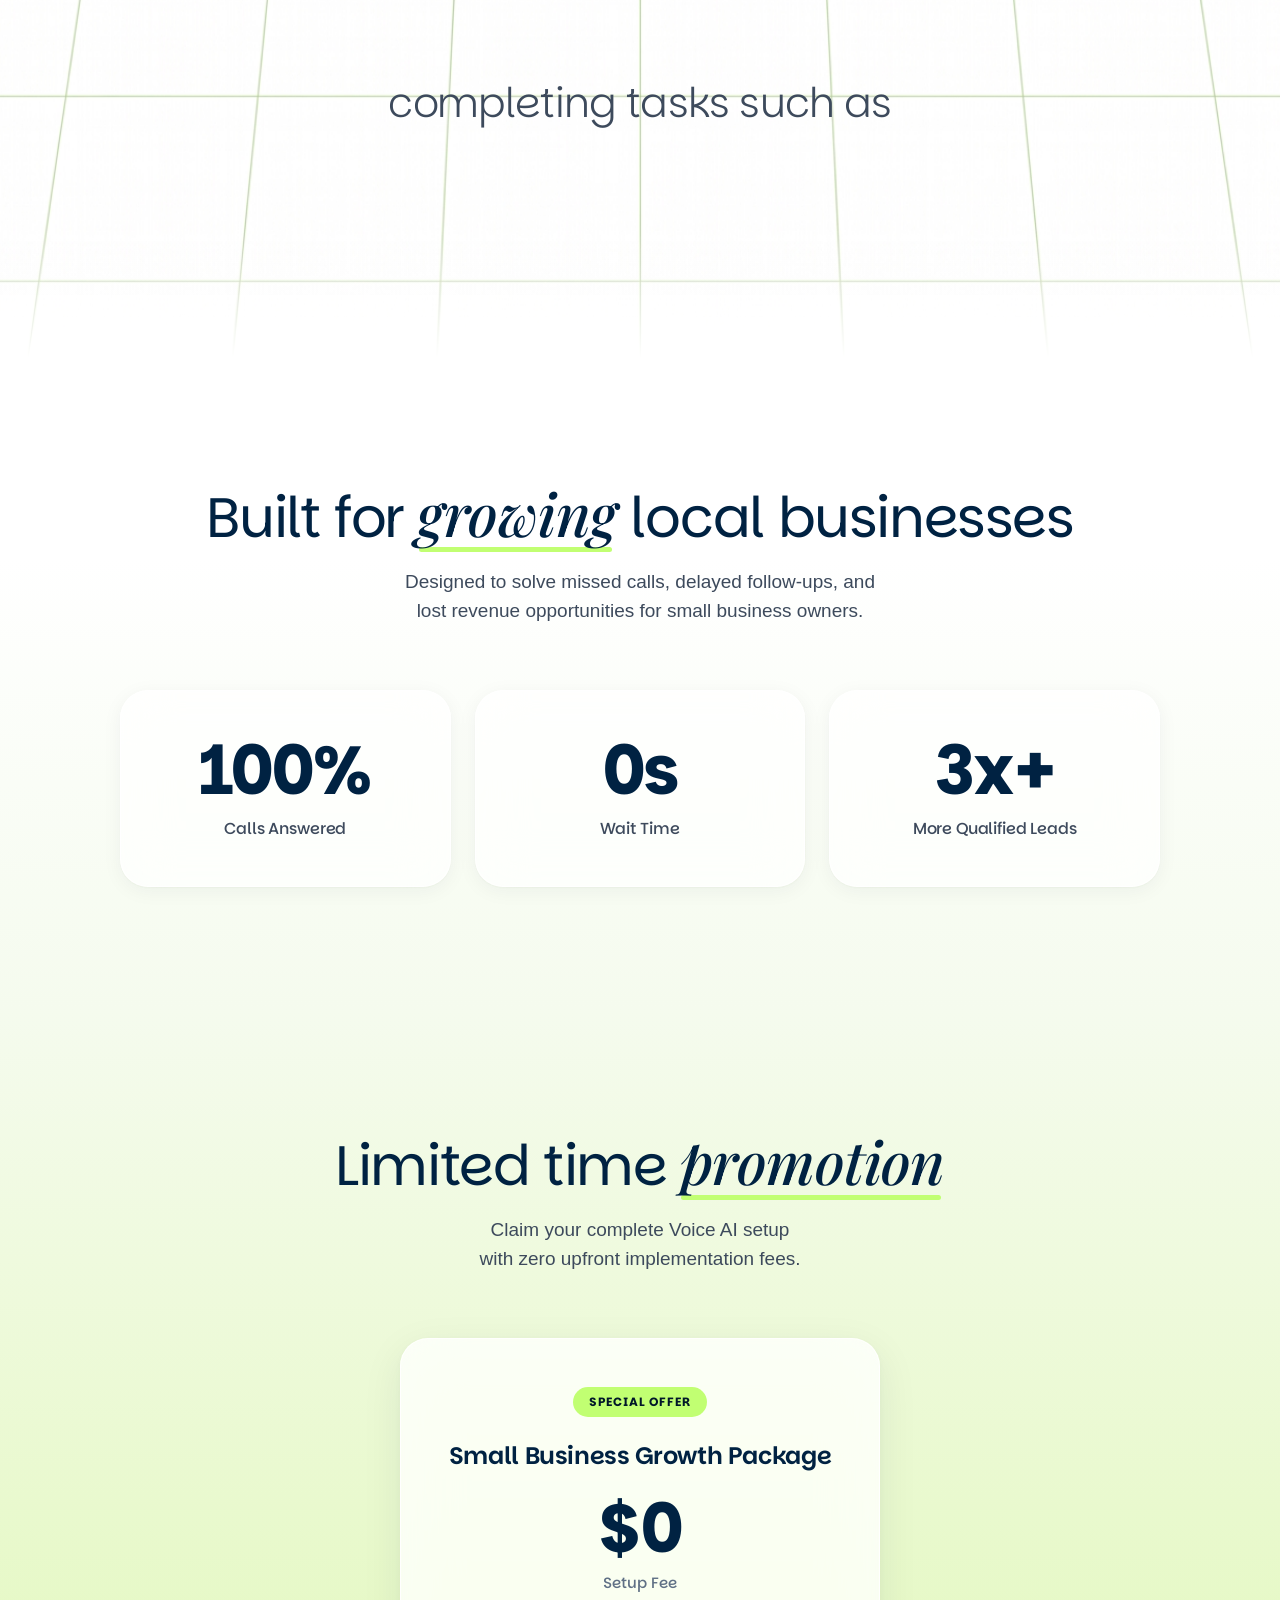
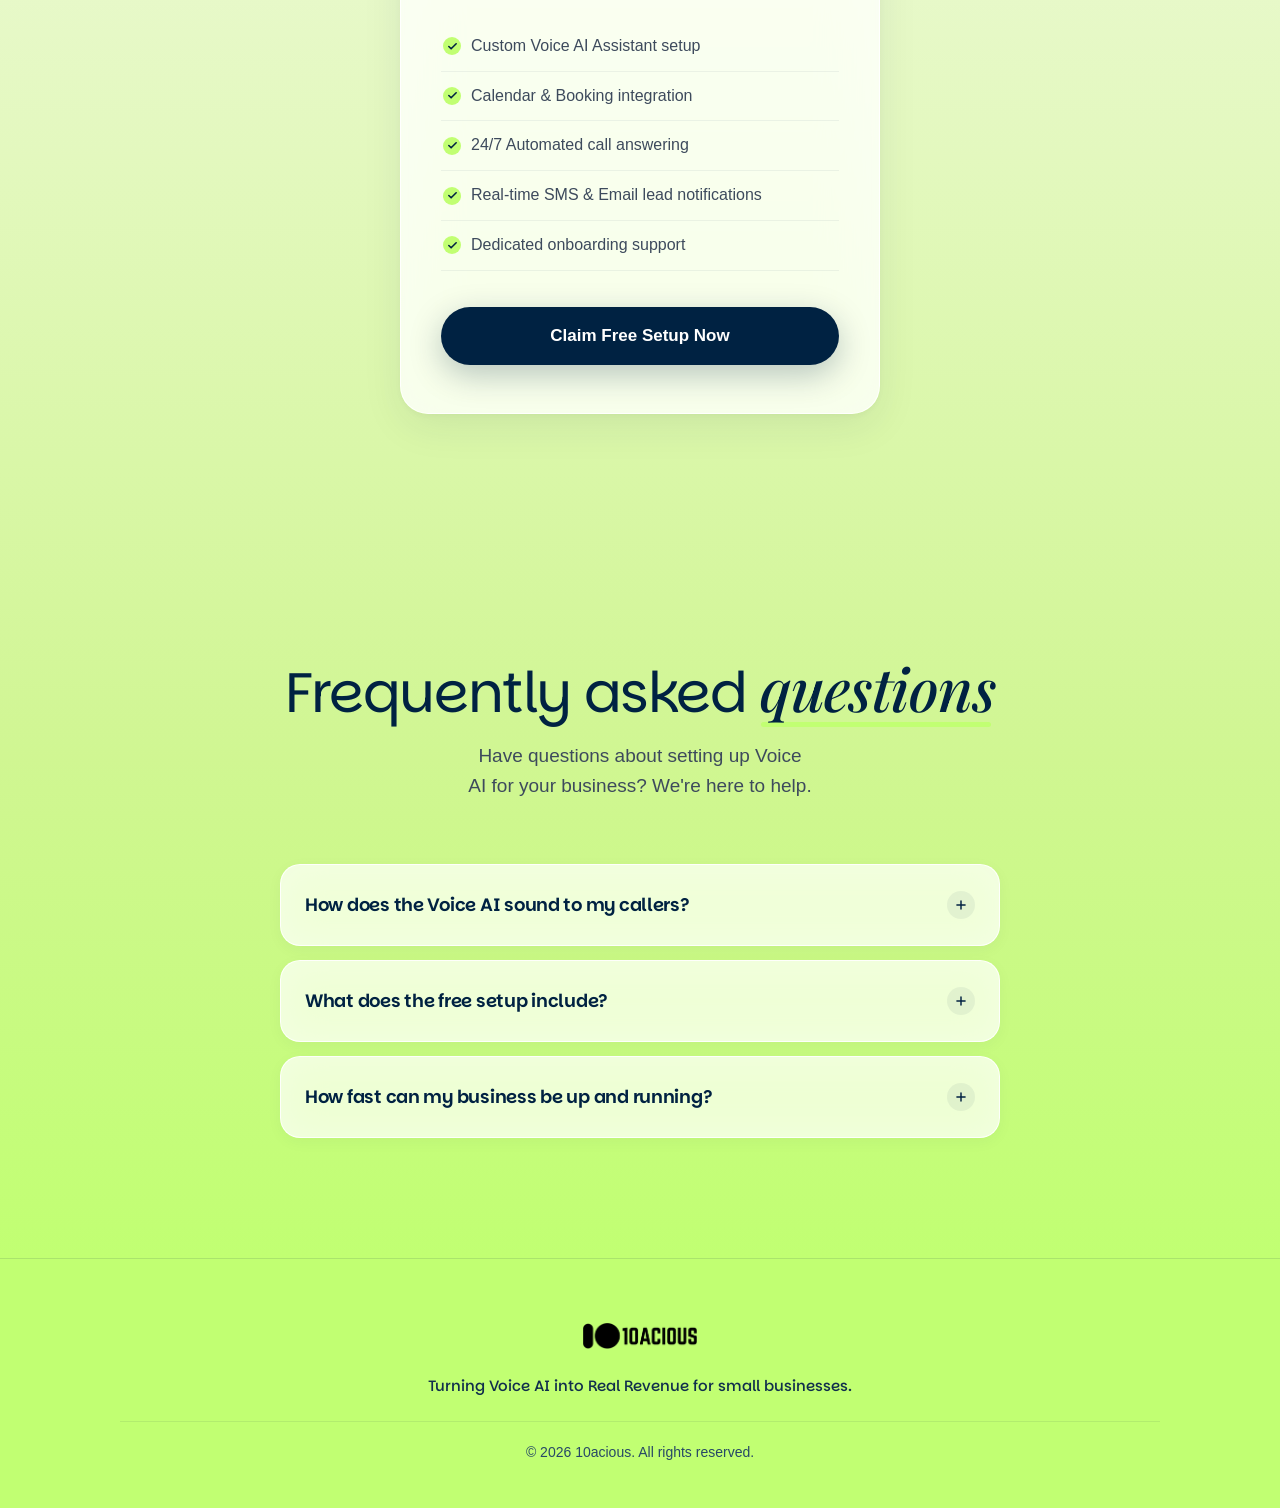
==== commit 74e3f96e: "Add slanted lime highlight to inbound and align lower gradient to CTA lime" ====
--- a/index.html
+++ b/index.html
@@ -183,7 +183,7 @@
       <div class="grid-bg" aria-hidden="true"></div>
       <h2 class="statement" id="services-title">
         <span class="statement-line statement-sans" data-reveal style="--reveal-delay: 0s">10ACIOUS <span class="text-dim">offers</span></span>
-        <span class="statement-line statement-serif" data-reveal style="--reveal-delay: 0.14s"><em class="serif-underline">bespoke</em> AI voices answering every inbound call 24/7</span>
+        <span class="statement-line statement-serif" data-reveal style="--reveal-delay: 0.14s"><em class="serif-underline">bespoke</em> AI voices answering every <span class="inbound-highlight">inbound</span> call 24/7</span>
       </h2>
       <h2 class="tasks-heading">
         <span class="shuffle-setup" data-reveal style="--reveal-delay: 0s">completing tasks such as</span>
--- a/styles.css
+++ b/styles.css
@@ -602,6 +602,31 @@
   z-index: -1;
 }
 
+/* Fancy slanted lime highlight for the word "inbound"
+   — same lime as the free-setup CTA */
+.inbound-highlight {
+  position: relative;
+  z-index: 0;
+  display: inline-block;
+  padding: 0 0.14em 0.06em;
+  margin: 0 -0.02em;
+  color: var(--navy);
+  font-style: italic;
+  font-family: 'Playfair Display', Georgia, 'Times New Roman', serif;
+  font-weight: 500;
+}
+
+.inbound-highlight::before {
+  content: '';
+  position: absolute;
+  inset: 0.18em -0.1em 0.04em 0.04em;
+  background: var(--lime);
+  transform: skewX(-10deg) rotate(-1deg);
+  border-radius: 0.22em 0.18em 0.2em 0.24em;
+  z-index: -1;
+  box-shadow: 0 1px 0 rgba(0, 34, 66, 0.06);
+}
+
 /* Task Phrase Shuffle */
 .shuffle-setup {
   display: block;
@@ -659,7 +684,7 @@
   position: relative;
   z-index: 10;
   width: 100%;
-  background: linear-gradient(180deg, #ffffff 0%, #ffffff 8%, #f5fbee 26%, #e3f8be 56%, #d0f692 80%, #c1ff72 100%);
+  background: linear-gradient(180deg, #ffffff 0%, #ffffff 8%, #f5fbee 26%, #e3f8be 56%, #d0f692 80%, var(--lime) 100%);
   overflow: hidden;
 }
 
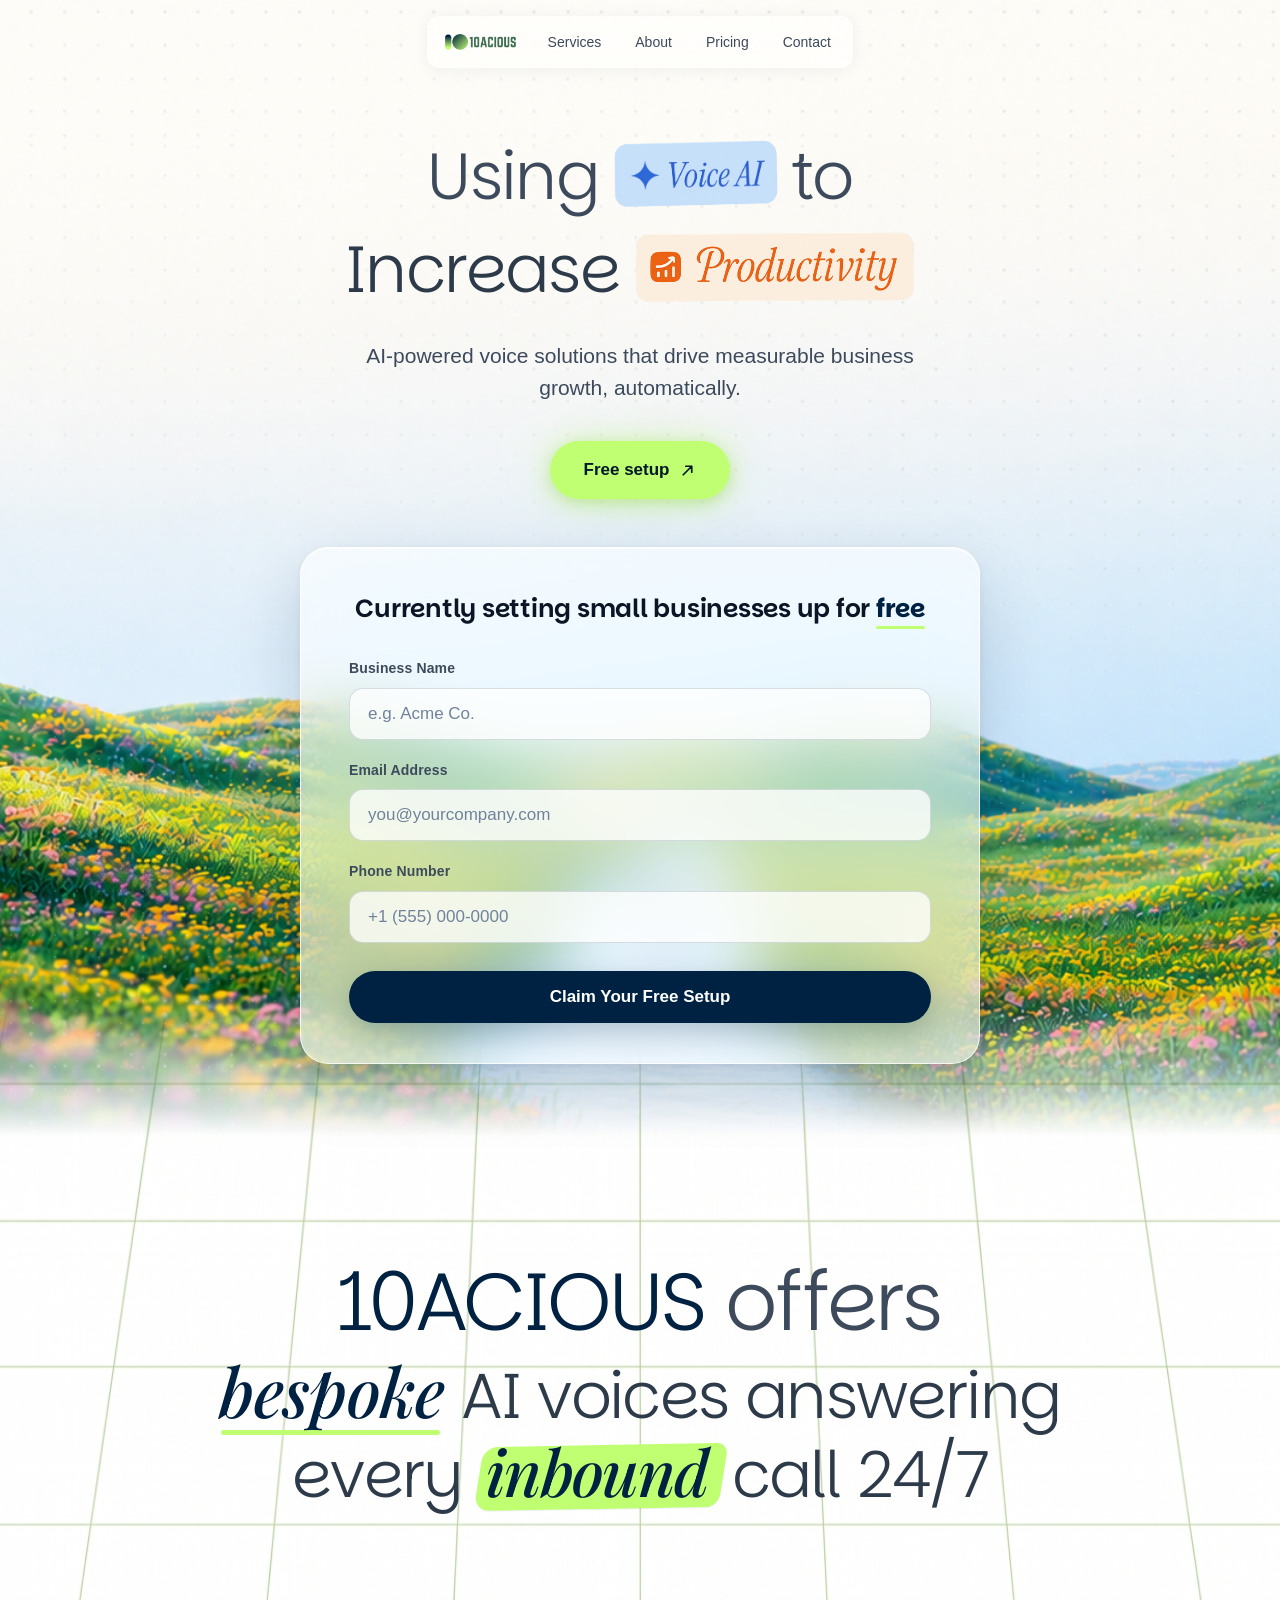
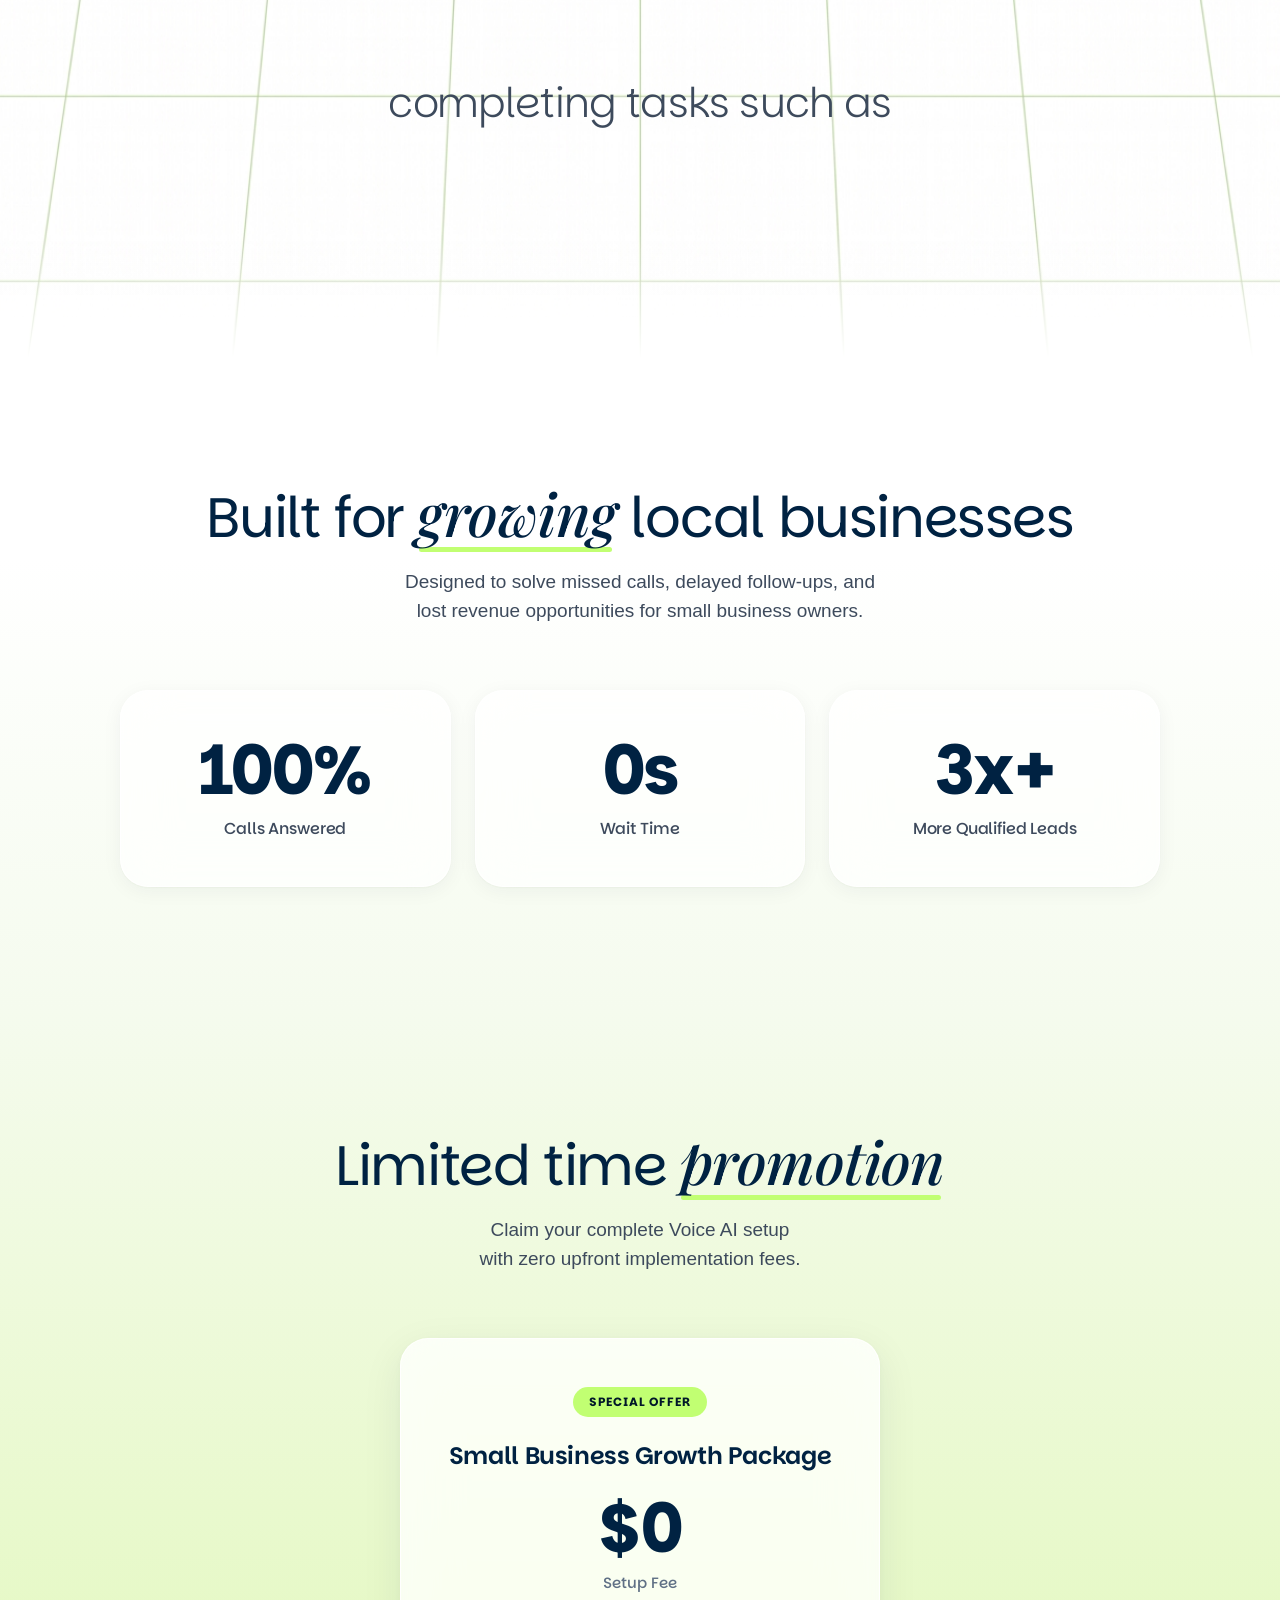
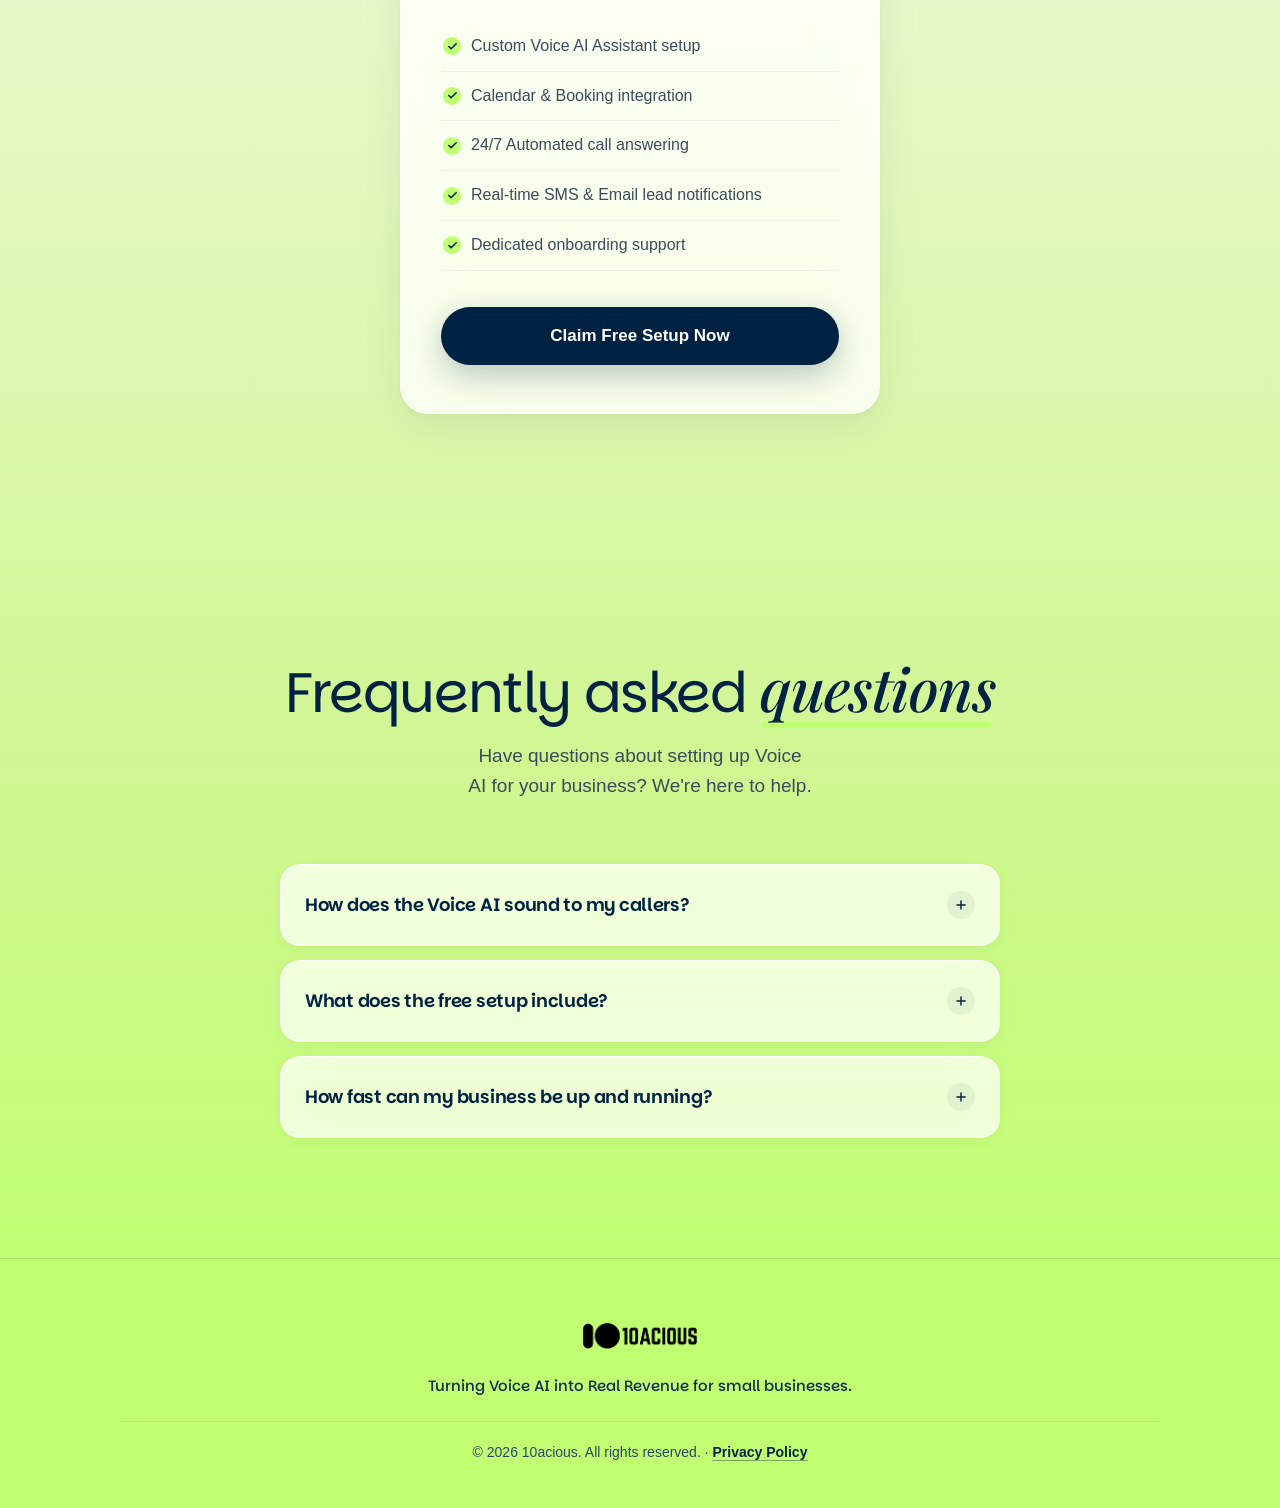
==== commit ae133d14: "Add PIPEDA privacy policy page linked from footer New privacy.html styled to match the site (glass c" ====
--- a/index.html
+++ b/index.html
@@ -290,7 +290,7 @@
         <p>Turning Voice AI into Real Revenue for small businesses.</p>
       </div>
       <div class="footer-bottom">
-        <p>&copy; 2026 10acious. All rights reserved.</p>
+        <p>&copy; 2026 10acious. All rights reserved. · <a href="privacy.html">Privacy Policy</a></p>
       </div>
     </div>
   </footer>
--- a/styles.css
+++ b/styles.css
@@ -1178,6 +1178,327 @@
   }
 }
 
+/* ===== POLICY PAGE (privacy.html) ===== */
+.policy-main {
+  position: relative;
+  z-index: 1;
+  width: 100%;
+  padding-top: calc(96px + env(safe-area-inset-top, 0px));
+  padding-bottom: 0;
+  background:
+    radial-gradient(circle at 20% 0%, rgba(193, 255, 114, 0.14) 0%, transparent 42%),
+    radial-gradient(circle at 85% 12%, rgba(170, 206, 233, 0.35) 0%, transparent 46%),
+    linear-gradient(180deg, #fefdf8 0%, #eef4f2 55%, #ffffff 100%);
+}
+
+.policy-hero {
+  max-width: 880px;
+  margin: 0 auto;
+  padding: clamp(48px, 7vw, 96px) 24px clamp(32px, 4vw, 56px);
+  text-align: center;
+}
+
+.policy-badge {
+  display: inline-block;
+  background: var(--lime);
+  color: var(--navy-deep);
+  font-family: 'Parkinsans', 'Geomini', sans-serif;
+  font-size: 12px;
+  font-weight: 700;
+  padding: 6px 16px;
+  border-radius: 100px;
+  margin-bottom: 24px;
+  text-transform: uppercase;
+  letter-spacing: 0.08em;
+  box-shadow: 0 2px 12px rgba(147, 214, 74, 0.4);
+}
+
+.policy-title {
+  font-family: 'Parkinsans', 'Geomini', sans-serif;
+  font-size: clamp(34px, 5vw, 60px);
+  font-weight: 400;
+  letter-spacing: -0.025em;
+  line-height: 1.14;
+  color: var(--navy);
+  margin-bottom: 18px;
+  text-wrap: balance;
+}
+
+.policy-subtitle {
+  font-size: clamp(16px, 1.9vw, 19px);
+  font-weight: 300;
+  color: var(--label-2);
+  max-width: 620px;
+  margin: 0 auto 20px;
+  line-height: 1.55;
+  text-wrap: balance;
+}
+
+.policy-updated {
+  display: inline-block;
+  font-family: 'Parkinsans', 'Geomini', sans-serif;
+  font-size: 13px;
+  font-weight: 600;
+  color: var(--label-3);
+  background: rgba(255, 255, 255, 0.7);
+  border: 1px solid rgba(0, 34, 66, 0.08);
+  padding: 8px 18px;
+  border-radius: 100px;
+}
+
+.policy-body {
+  max-width: 880px;
+  margin: 0 auto;
+  padding: 0 20px 96px;
+  display: flex;
+  flex-direction: column;
+  gap: 20px;
+}
+
+.policy-card {
+  background: rgba(255, 255, 255, 0.62);
+  backdrop-filter: blur(28px) saturate(160%);
+  -webkit-backdrop-filter: blur(28px) saturate(160%);
+  border: 1px solid rgba(255, 255, 255, 0.75);
+  border-radius: var(--radius-xl);
+  padding: clamp(28px, 4vw, 44px) clamp(22px, 4vw, 48px);
+  box-shadow:
+    inset 0 1px 0 rgba(255, 255, 255, 0.65),
+    0 2px 8px rgba(0, 34, 66, 0.05),
+    0 18px 48px rgba(0, 34, 66, 0.08);
+}
+
+.policy-card-accent {
+  border-left: 4px solid var(--lime);
+}
+
+.policy-card h2 {
+  font-family: 'Parkinsans', 'Geomini', sans-serif;
+  font-size: clamp(22px, 2.6vw, 28px);
+  font-weight: 600;
+  letter-spacing: -0.015em;
+  color: var(--navy);
+  margin-bottom: 16px;
+  scroll-margin-top: 110px;
+}
+
+.policy-card p {
+  font-size: 16px;
+  color: var(--label-2);
+  line-height: 1.65;
+  margin-bottom: 14px;
+}
+
+.policy-card p:last-child {
+  margin-bottom: 0;
+}
+
+.policy-card strong {
+  color: var(--navy);
+  font-weight: 600;
+}
+
+.policy-item h3 {
+  font-family: 'Parkinsans', 'Geomini', sans-serif;
+  font-size: 16px;
+  font-weight: 600;
+  letter-spacing: -0.01em;
+  color: var(--navy);
+  margin-bottom: 6px;
+}
+
+.policy-item p {
+  font-size: 15px;
+  margin-bottom: 0;
+}
+
+.policy-list-grid {
+  display: grid;
+  grid-template-columns: repeat(auto-fit, minmax(240px, 1fr));
+  gap: 20px 28px;
+  margin-top: 6px;
+}
+
+.policy-checklist {
+  list-style: none;
+  margin: 6px 0 16px;
+}
+
+.policy-checklist li {
+  font-size: 16px;
+  color: var(--label-2);
+  line-height: 1.6;
+  padding: 9px 0 9px 30px;
+  position: relative;
+}
+
+.policy-checklist li::before {
+  content: '';
+  position: absolute;
+  left: 2px;
+  top: 50%;
+  width: 18px;
+  height: 18px;
+  transform: translateY(-50%);
+  background-color: var(--lime);
+  border-radius: 50%;
+  background-image: url("data:image/svg+xml,%3Csvg xmlns='http://www.w3.org/2000/svg' viewBox='0 0 24 24' fill='none' stroke='%23002242' stroke-width='3.5' stroke-linecap='round' stroke-linejoin='round'%3E%3Cpath d='M20 6L9 17l-5-5'/%3E%3C/svg%3E");
+  background-size: 11px;
+  background-position: center;
+  background-repeat: no-repeat;
+}
+
+.policy-note {
+  background: rgba(193, 255, 114, 0.22);
+  border: 1px solid rgba(147, 214, 74, 0.45);
+  border-radius: var(--radius-md);
+  padding: 14px 18px;
+  font-size: 15px !important;
+  color: var(--label-2) !important;
+  line-height: 1.6;
+}
+
+.policy-contact {
+  background: rgba(255, 255, 255, 0.75);
+  border: 1px solid rgba(0, 34, 66, 0.08);
+  border-radius: var(--radius-md);
+  padding: 18px 22px;
+  font-size: 16px !important;
+  line-height: 1.8 !important;
+}
+
+.policy-contact a {
+  color: var(--navy);
+  font-weight: 600;
+  text-decoration-color: var(--lime);
+  text-decoration-thickness: 2px;
+  text-underline-offset: 3px;
+}
+
+.policy-contact a:hover {
+  text-decoration-thickness: 3px;
+}
+
+.policy-table-wrap {
+  overflow-x: auto;
+  border-radius: var(--radius-md);
+  border: 1px solid rgba(0, 34, 66, 0.08);
+  background: rgba(255, 255, 255, 0.75);
+  -webkit-overflow-scrolling: touch;
+}
+
+.policy-table {
+  width: 100%;
+  border-collapse: collapse;
+  font-size: 15px;
+  min-width: 540px;
+}
+
+.policy-table th {
+  font-family: 'Parkinsans', 'Geomini', sans-serif;
+  font-size: 13px;
+  font-weight: 700;
+  text-transform: uppercase;
+  letter-spacing: 0.06em;
+  color: var(--navy);
+  text-align: left;
+  padding: 14px 18px;
+  background: rgba(193, 255, 114, 0.28);
+  border-bottom: 1px solid rgba(0, 34, 66, 0.08);
+  white-space: nowrap;
+}
+
+.policy-table td {
+  padding: 13px 18px;
+  color: var(--label-2);
+  border-bottom: 1px solid rgba(0, 34, 66, 0.06);
+  vertical-align: top;
+}
+
+.policy-table tbody tr:last-child td {
+  border-bottom: none;
+}
+
+.policy-table td:nth-child(2) {
+  font-weight: 600;
+  color: var(--navy);
+  white-space: nowrap;
+}
+
+.policy-back-link {
+  display: inline-flex;
+  align-items: center;
+  gap: 8px;
+  font-family: 'Parkinsans', 'Geomini', sans-serif;
+  font-size: 15px;
+  font-weight: 600;
+  color: var(--navy);
+  background: rgba(255, 255, 255, 0.6);
+  padding: 10px 22px;
+  border-radius: 100px;
+  text-decoration: none;
+  transition: background 0.25s ease, transform 0.3s var(--ease-out);
+}
+
+.policy-back-link:hover {
+  background: rgba(255, 255, 255, 0.9);
+  transform: translateY(-2px);
+}
+
+.footer-bottom a {
+  color: var(--navy);
+  font-weight: 600;
+  text-decoration-color: rgba(0, 34, 66, 0.4);
+  text-underline-offset: 3px;
+}
+
+.footer-bottom a:hover {
+  text-decoration-color: var(--navy);
+}
+
+@media (max-width: 768px) {
+  .policy-main {
+    padding-top: 72px;
+  }
+
+  .policy-hero {
+    padding-top: 40px;
+  }
+
+  .policy-body {
+    padding-bottom: 64px;
+    gap: 14px;
+  }
+
+  .policy-card {
+    padding: 26px 20px;
+    border-radius: var(--radius-lg);
+  }
+
+  .policy-list-grid {
+    grid-template-columns: 1fr;
+    gap: 16px;
+  }
+
+  .footer-bottom {
+    display: flex;
+    flex-direction: column;
+    align-items: center;
+    gap: 6px;
+  }
+
+  .footer-bottom p {
+    padding-top: 20px;
+    width: 100%;
+  }
+}
+
+@media (prefers-reduced-motion: reduce) {
+  .policy-back-link {
+    transition: none;
+  }
+}
+
 /* ===== REDUCED MOTION ===== */
 @media (prefers-reduced-motion: reduce) {
   html {
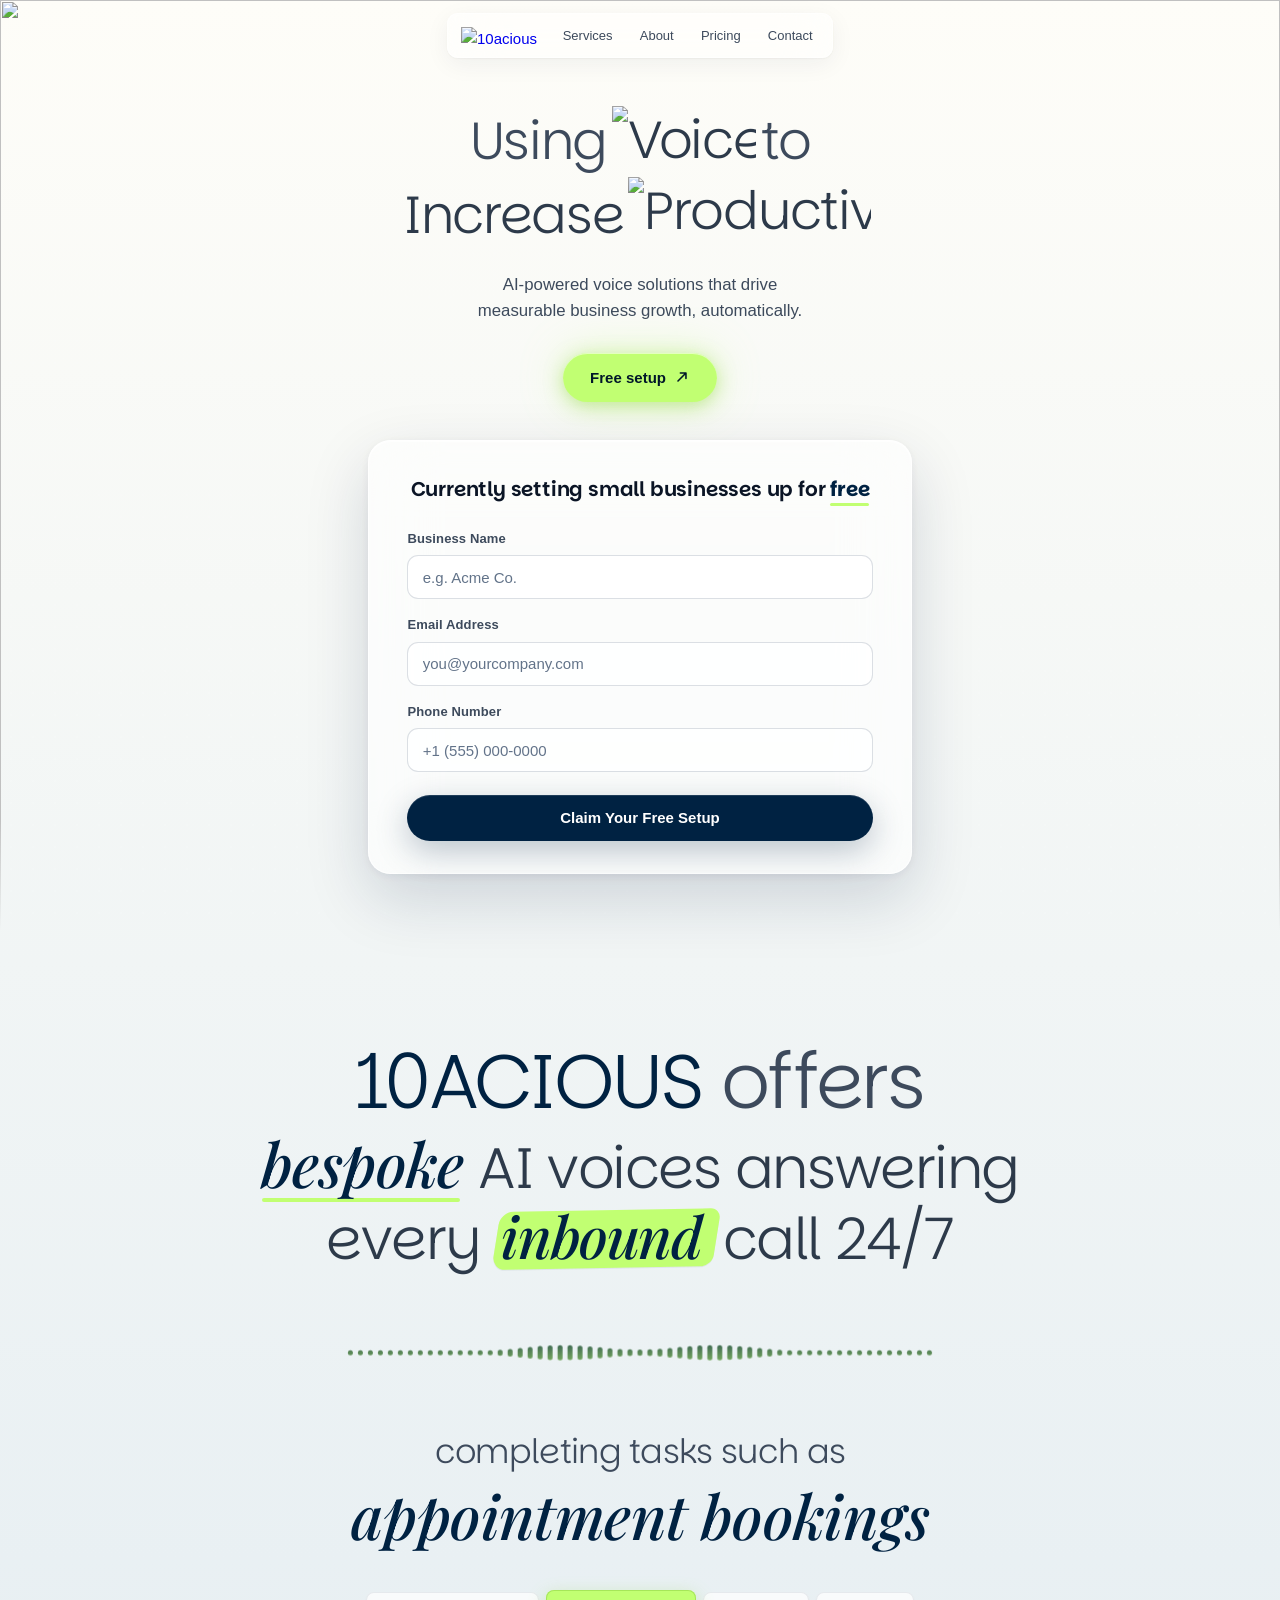
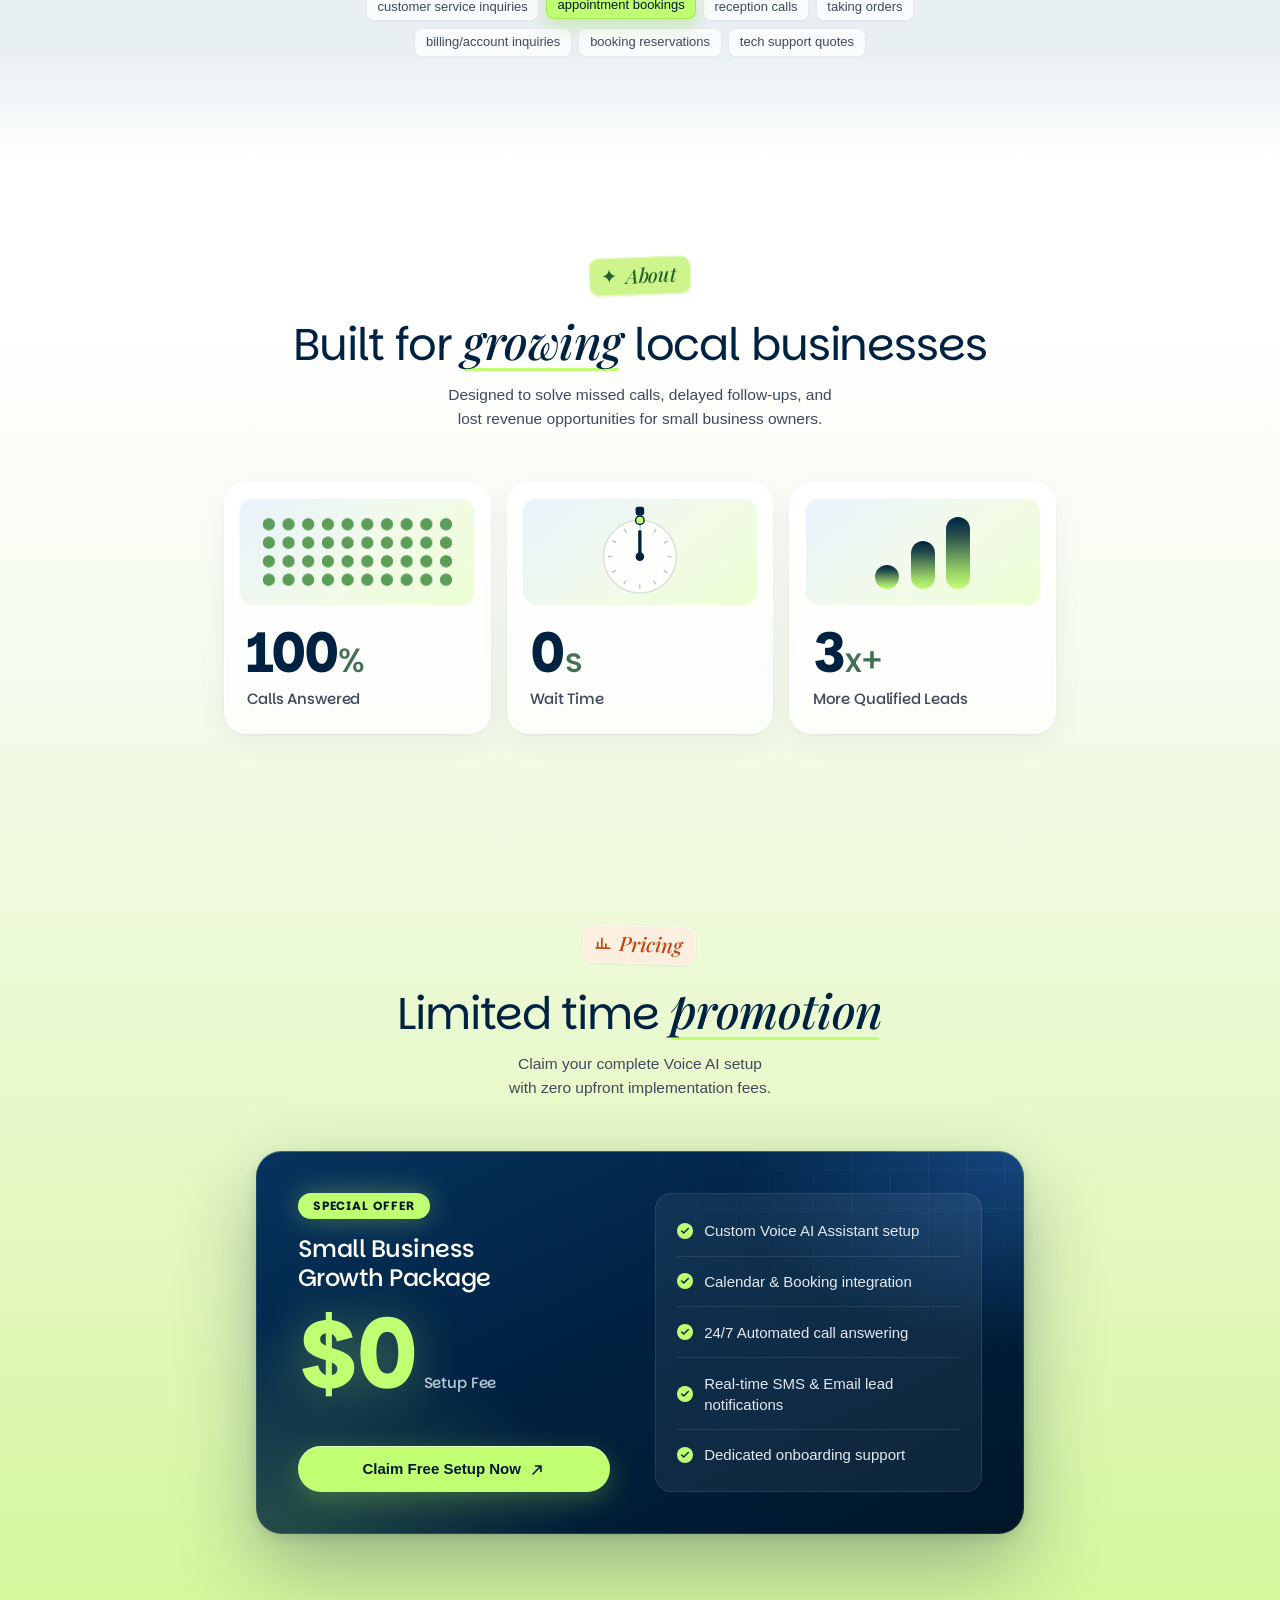
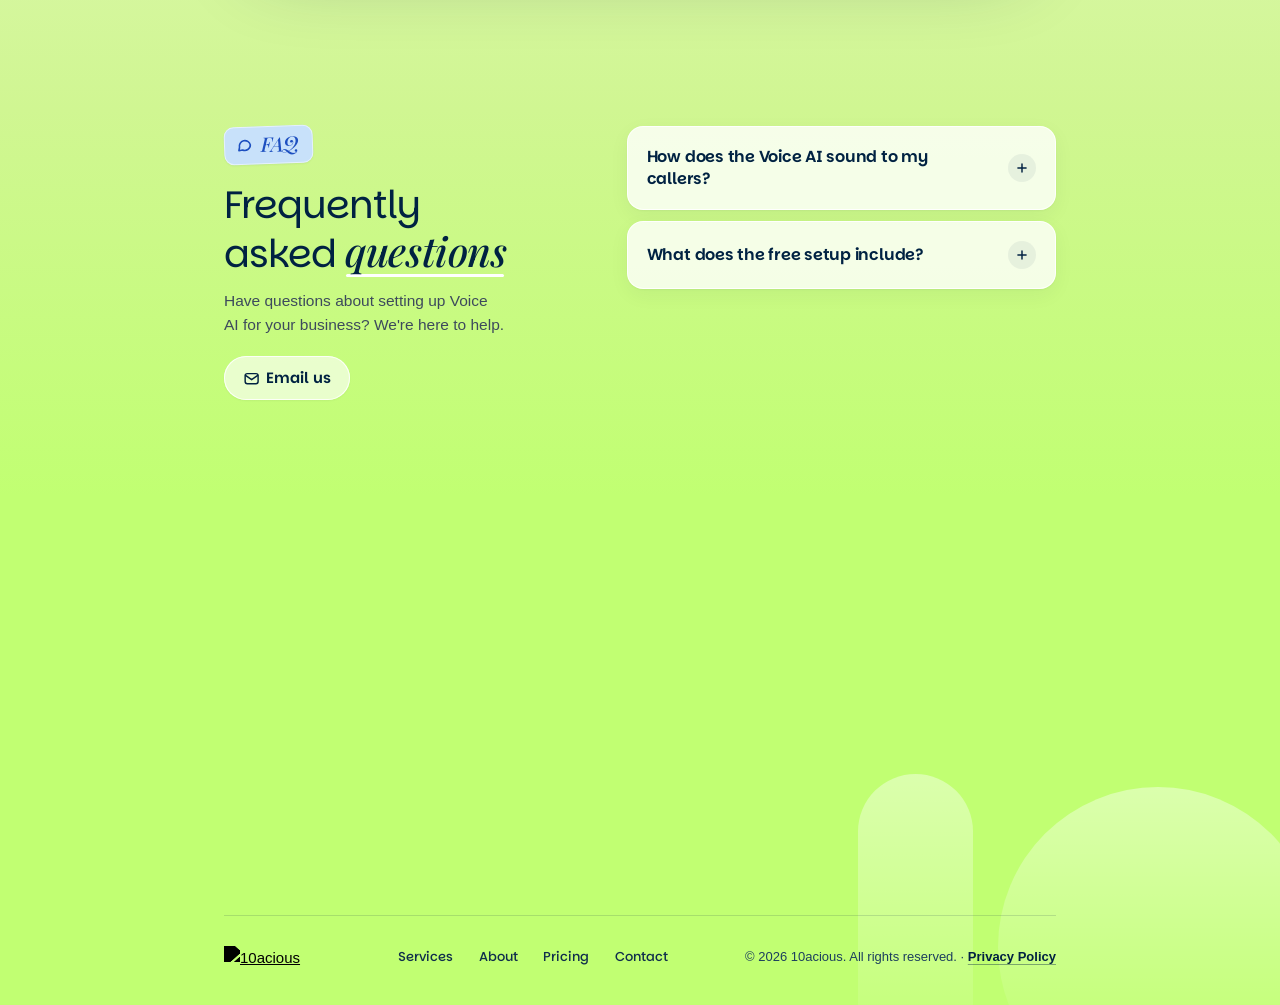
==== commit e7fadb22: "Redesign the site on a fluid scale system for every screen size Scale - Replace the root `zoom: 0.8`" ====
--- a/index.html
+++ b/index.html
@@ -8,6 +8,7 @@
   <meta name="keywords" content="Voice AI, Revenue Automation, Small Business AI, AI Phone Agent, 10acious">
   <meta name="author" content="10acious">
   <meta name="theme-color" content="#fefdf8">
+  <meta name="color-scheme" content="light">
   <meta name="robots" content="index, follow">
 
   <script>document.documentElement.classList.add('js');</script>
@@ -20,24 +21,24 @@
   <meta property="og:title" content="10acious — Turning Voice AI into Real Revenue">
   <meta property="og:description" content="AI-powered voice solutions that drive measurable business growth for small businesses, automatically. Currently setting small businesses up for free.">
   <meta property="og:url" content="https://10acious.pages.dev/">
-  <meta property="og:image" content="herobg.png">
+  <meta property="og:image" content="https://10acious.pages.dev/herobg.png">
   <meta property="og:site_name" content="10acious">
 
   <!-- Twitter Card Meta Tags -->
   <meta name="twitter:card" content="summary_large_image">
   <meta name="twitter:title" content="10acious — Turning Voice AI into Real Revenue">
   <meta name="twitter:description" content="AI-powered voice solutions that drive measurable business growth for small businesses, automatically.">
-  <meta name="twitter:image" content="herobg.png">
+  <meta name="twitter:image" content="https://10acious.pages.dev/herobg.png">
 
   <!-- Favicon -->
-  <link rel="icon" type="image/png" href="favicon.png">
-  <link rel="apple-touch-icon" href="favicon.png">
+  <link rel="icon" type="image/png" sizes="96x96" href="favicon-96.png">
+  <link rel="apple-touch-icon" href="apple-touch-icon.png">
 
   <!-- Preload Critical Assets -->
-  <link rel="preload" href="herobg.png" as="image" type="image/png" fetchpriority="high" media="(min-width: 769px)">
-  <link rel="preload" href="heromob.png" as="image" type="image/png" fetchpriority="high" media="(max-width: 768px)">
-  <link rel="preload" href="mob2nd.png" as="image" type="image/png" media="(max-width: 768px)">
-  <link rel="preload" href="10LOGO-WHITE-2-cropped.png" as="image" type="image/png">
+  <link rel="preload" href="herobg.webp" as="image" type="image/webp" fetchpriority="high" media="(min-width: 769px), (min-width: 480px) and (max-height: 480px)">
+  <link rel="preload" href="heromob.webp" as="image" type="image/webp" fetchpriority="high" media="(max-width: 479px), (max-width: 768px) and (min-height: 481px)">
+  <link rel="preload" href="mob2nd.webp" as="image" type="image/webp" media="(max-width: 479px), (max-width: 768px) and (min-height: 481px)">
+  <link rel="preload" href="logo.webp" as="image" type="image/webp">
   <link rel="preconnect" href="https://fonts.googleapis.com">
   <link rel="preconnect" href="https://fonts.gstatic.com" crossorigin>
   <link href="https://fonts.googleapis.com/css2?family=Geomini:wght@200..800&family=Parkinsans:wght@300..800&family=Playfair+Display:ital,wght@0,400..900;1,400..900&display=swap" rel="stylesheet">
@@ -71,7 +72,7 @@
   <header class="site-header">
     <nav class="navbar" aria-label="Main navigation">
       <a href="#" class="nav-logo" aria-label="10acious home">
-        <img src="10LOGO-WHITE-2-cropped.png" alt="10acious logo" class="nav-logo-img" width="1887" height="428" decoding="async">
+        <picture><source srcset="logo.webp" type="image/webp"><img src="10LOGO-WHITE-2-cropped.png" alt="10acious logo" class="nav-logo-img" width="1887" height="428" decoding="async"></picture>
       </a>
       <ul class="nav-links">
         <li><a href="#services">Services</a></li>
@@ -79,6 +80,10 @@
         <li><a href="#pricing">Pricing</a></li>
         <li><a href="#contact">Contact</a></li>
       </ul>
+      <a href="#form" class="nav-cta">
+        Free setup
+        <svg viewBox="0 0 20 20" fill="none" aria-hidden="true"><path d="M5 15L15 5M15 5H8M15 5V12" stroke="currentColor" stroke-width="2.2" stroke-linecap="round" stroke-linejoin="round"/></svg>
+      </a>
       <button type="button" class="nav-toggle" id="nav-toggle" aria-expanded="false" aria-controls="mobile-menu" aria-label="Open menu">
         <span class="nav-toggle-bar"></span>
         <span class="nav-toggle-bar"></span>
@@ -112,6 +117,10 @@
             </a>
           </li>
         </ul>
+        <a href="#form" class="mobile-menu-cta">
+          Free setup
+          <svg viewBox="0 0 20 20" fill="none" aria-hidden="true"><path d="M5 15L15 5M15 5H8M15 5V12" stroke="currentColor" stroke-width="2" stroke-linecap="round" stroke-linejoin="round"/></svg>
+        </a>
       </div>
     </div>
   </header>
@@ -124,18 +133,22 @@
       <!-- Hero backdrop: anchored to the hero section -->
       <div class="hero-bg" aria-hidden="true">
         <picture>
+          <source srcset="herobg.webp" type="image/webp" media="(min-width: 480px) and (max-height: 480px)" width="1672" height="941">
+          <source srcset="heromob.webp" type="image/webp" media="(max-width: 768px)" width="941" height="1672">
           <source srcset="heromob.png" media="(max-width: 768px)" width="941" height="1672">
+          <source srcset="herobg.webp" type="image/webp" width="1672" height="941">
           <img src="herobg.png" alt="" width="1920" height="1080" fetchpriority="high" decoding="async">
         </picture>
-        <img src="mob2nd.png" alt="" class="hero-bg-continue" width="941" height="1672" decoding="async" aria-hidden="true">
+        <picture><source srcset="mob2nd.webp" type="image/webp"><img src="mob2nd.png" alt="" class="hero-bg-continue" width="941" height="1672" decoding="async" loading="lazy" aria-hidden="true"></picture>
+        <div class="hero-motes"></div>
       </div>
       <div class="hero-content">
         <h1 class="hero-heading" id="hero-title" data-reveal style="--reveal-delay: 0s">
           <span class="line">
-            <span class="text-dim">Using</span><img src="voiceai-pill.png" alt="Voice AI" class="tag-pill-img" width="1783" height="882" decoding="async"><span class="text-dim">to</span>
+            <span class="text-dim">Using</span><picture><source srcset="voiceai-pill.webp" type="image/webp"><img src="voiceai-pill.png" alt="Voice AI" class="tag-pill-img" width="1783" height="882" decoding="async"></picture><span class="text-dim">to</span>
           </span>
           <span class="line">
-            Increase<img src="productivity-pilltag.png" alt="Productivity" class="tag-pill-img tag-pill-productivity" width="2227" height="706" decoding="async">
+            Increase<picture><source srcset="productivity-pilltag.webp" type="image/webp"><img src="productivity-pilltag.png" alt="Productivity" class="tag-pill-img tag-pill-productivity" width="2227" height="706" decoding="async"></picture>
           </span>
         </h1>
 
@@ -160,15 +173,15 @@
           <form id="lead-form" action="#" method="POST" aria-label="Free Setup Request Form">
             <div class="form-group">
               <label for="business-name" class="form-label">Business Name</label>
-              <input type="text" id="business-name" name="business_name" class="form-input" placeholder="e.g. Acme Co." required autocomplete="organization">
+              <input type="text" id="business-name" name="business_name" class="form-input" placeholder="e.g. Acme Co." required autocomplete="organization" autocapitalize="words" enterkeyhint="next">
             </div>
             <div class="form-group">
               <label for="email" class="form-label">Email Address</label>
-              <input type="email" id="email" name="email" class="form-input" placeholder="you@yourcompany.com" required autocomplete="email">
+              <input type="email" id="email" name="email" class="form-input" placeholder="you@yourcompany.com" required autocomplete="email" inputmode="email" autocapitalize="off" spellcheck="false" enterkeyhint="next">
             </div>
             <div class="form-group">
               <label for="phone" class="form-label">Phone Number</label>
-              <input type="tel" id="phone" name="phone" class="form-input" placeholder="+1 (555) 000-0000" required autocomplete="tel">
+              <input type="tel" id="phone" name="phone" class="form-input" placeholder="+1 (555) 000-0000" required autocomplete="tel" inputmode="tel" enterkeyhint="send">
             </div>
             <button type="submit" class="form-submit-btn" id="submit-btn">
               Claim Your Free Setup
@@ -185,6 +198,12 @@
         <span class="statement-line statement-sans" data-reveal style="--reveal-delay: 0s">10ACIOUS <span class="text-dim">offers</span></span>
         <span class="statement-line statement-serif" data-reveal style="--reveal-delay: 0.14s"><em class="serif-underline">bespoke</em> AI voices answering every <span class="inbound-highlight">inbound</span> call 24/7</span>
       </h2>
+
+      <!-- The voice: a live waveform drawn from the logo's pill shape -->
+      <div class="voice-wave" aria-hidden="true" data-reveal>
+        <canvas></canvas>
+      </div>
+
       <h2 class="tasks-heading">
         <span class="shuffle-setup" data-reveal style="--reveal-delay: 0s">completing tasks such as</span>
         <span class="shuffle-frame" data-reveal style="--reveal-delay: 0.14s">
@@ -194,6 +213,18 @@
           </span>
         </span>
       </h2>
+
+      <!-- Every task at a glance. Mirrors the rotating phrase above
+           (already announced once via the sr-only text), so hidden from AT. -->
+      <ul class="task-chips" aria-hidden="true" data-reveal style="--reveal-delay: 0.24s">
+        <li class="task-chip is-active">customer service inquiries</li>
+        <li class="task-chip">appointment bookings</li>
+        <li class="task-chip">reception calls</li>
+        <li class="task-chip">taking orders</li>
+        <li class="task-chip">billing/account inquiries</li>
+        <li class="task-chip">booking reservations</li>
+        <li class="task-chip">tech support quotes</li>
+      </ul>
     </section>
 
     <!-- Lower Page Flow: White-to-Lime Gradient -->
@@ -203,21 +234,43 @@
       <section class="content-section" id="about" aria-labelledby="about-title">
         <div class="section-container">
           <div class="section-header" data-reveal>
+            <span class="section-tag section-tag--lime" aria-hidden="true">
+              <svg viewBox="0 0 24 24" fill="currentColor"><path d="M12 2c.6 5.2 4.8 9.4 10 10-5.2.6-9.4 4.8-10 10-.6-5.2-4.8-9.4-10-10 5.2-.6 9.4-4.8 10-10z"/></svg>
+              About
+            </span>
             <h2 class="section-title" id="about-title">Built for <em class="serif-underline">growing</em> local businesses</h2>
             <p class="section-desc">Designed to solve missed calls, delayed follow-ups, and lost revenue opportunities for small business owners.</p>
           </div>
           <div class="stats-grid">
-            <div class="stat-card" data-reveal style="--reveal-delay: 0s">
-              <span class="stat-number" data-count-to="100" data-count-suffix="%">100%</span>
-              <span class="stat-label">Calls Answered</span>
-            </div>
-            <div class="stat-card" data-reveal style="--reveal-delay: 0.1s">
-              <span class="stat-number">0s</span>
-              <span class="stat-label">Wait Time</span>
-            </div>
-            <div class="stat-card" data-reveal style="--reveal-delay: 0.2s">
-              <span class="stat-number" data-count-to="3" data-count-suffix="x+">3x+</span>
-              <span class="stat-label">More Qualified Leads</span>
+            <div class="stat-card" data-reveal data-spot style="--reveal-delay: 0s">
+              <div class="stat-visual stat-visual--calls" aria-hidden="true"></div>
+              <div class="stat-body">
+                <span class="stat-number"><span data-count-to="100">100</span><span class="stat-unit">%</span></span>
+                <span class="stat-label">Calls Answered</span>
+              </div>
+            </div>
+            <div class="stat-card" data-reveal data-spot style="--reveal-delay: 0.1s">
+              <div class="stat-visual stat-visual--wait" aria-hidden="true">
+                <svg class="dial" viewBox="0 0 100 100" fill="none">
+                  <rect class="dial-crown" x="45.5" y="3" width="9" height="9" rx="2.5"/>
+                  <circle class="dial-face" cx="50" cy="55" r="38"/>
+                  <circle class="dial-ticks" cx="50" cy="55" r="31"/>
+                  <line class="dial-hand" x1="50" y1="55" x2="50" y2="29"/>
+                  <circle class="dial-hub" cx="50" cy="55" r="4.5"/>
+                  <circle class="dial-zero" cx="50" cy="17" r="4.5"/>
+                </svg>
+              </div>
+              <div class="stat-body">
+                <span class="stat-number">0<span class="stat-unit">s</span></span>
+                <span class="stat-label">Wait Time</span>
+              </div>
+            </div>
+            <div class="stat-card" data-reveal data-spot style="--reveal-delay: 0.2s">
+              <div class="stat-visual stat-visual--growth" aria-hidden="true"><span></span><span></span><span></span></div>
+              <div class="stat-body">
+                <span class="stat-number"><span data-count-to="3">3</span><span class="stat-unit">x+</span></span>
+                <span class="stat-label">More Qualified Leads</span>
+              </div>
             </div>
           </div>
         </div>
@@ -227,10 +280,14 @@
       <section class="content-section" id="pricing" aria-labelledby="pricing-title">
         <div class="section-container">
           <div class="section-header" data-reveal>
+            <span class="section-tag section-tag--peach" aria-hidden="true">
+              <svg viewBox="0 0 24 24" fill="none" stroke="currentColor" stroke-width="2.4" stroke-linecap="round" stroke-linejoin="round"><path d="M4 19V11M10 19V5M16 19v-6M22 19H2"/></svg>
+              Pricing
+            </span>
             <h2 class="section-title" id="pricing-title">Limited time <em class="serif-underline">promotion</em></h2>
             <p class="section-desc">Claim your complete Voice AI setup with zero upfront implementation fees.</p>
           </div>
-          <div class="pricing-card" data-reveal style="--reveal-delay: 0.1s">
+          <div class="pricing-card" data-reveal data-spot style="--reveal-delay: 0.1s">
             <div class="pricing-badge">Special Offer</div>
             <h3>Small Business Growth Package</h3>
             <div class="pricing-price">
@@ -244,17 +301,28 @@
               <li>Real-time SMS &amp; Email lead notifications</li>
               <li>Dedicated onboarding support</li>
             </ul>
-            <a href="#form" class="form-submit-btn pricing-btn">Claim Free Setup Now</a>
+            <a href="#form" class="form-submit-btn pricing-btn">
+              Claim Free Setup Now
+              <svg viewBox="0 0 20 20" fill="none" aria-hidden="true"><path d="M5 15L15 5M15 5H8M15 5V12" stroke="currentColor" stroke-width="2" stroke-linecap="round" stroke-linejoin="round"/></svg>
+            </a>
           </div>
         </div>
       </section>
 
       <!-- FAQ / Contact Section -->
       <section class="content-section" id="contact" aria-labelledby="contact-title">
-        <div class="section-container">
+        <div class="section-container faq-layout">
           <div class="section-header" data-reveal>
+            <span class="section-tag section-tag--sky" aria-hidden="true">
+              <svg viewBox="0 0 24 24" fill="none" stroke="currentColor" stroke-width="2.4" stroke-linecap="round" stroke-linejoin="round"><path d="M21 12a8 8 0 0 1-11.6 7.1L4 20l1-4.6A8 8 0 1 1 21 12z"/></svg>
+              FAQ
+            </span>
             <h2 class="section-title" id="contact-title">Frequently asked <em class="serif-underline">questions</em></h2>
             <p class="section-desc">Have questions about setting up Voice AI for your business? We're here to help.</p>
+            <a href="mailto:10aciousai@gmail.com" class="contact-link">
+              <svg viewBox="0 0 24 24" fill="none" stroke="currentColor" stroke-width="2" stroke-linecap="round" stroke-linejoin="round" aria-hidden="true"><rect x="3" y="5" width="18" height="14" rx="3"/><path d="M3.5 7.5l8.5 6 8.5-6"/></svg>
+              Email us
+            </a>
           </div>
           <div class="faq-accordion">
             <details class="faq-item" data-reveal style="--reveal-delay: 0s">
@@ -285,12 +353,26 @@
   <!-- Footer Landmark -->
   <footer class="site-footer">
     <div class="footer-container">
-      <div class="footer-brand">
-        <img src="10LOGO-WHITE-2-cropped.png" alt="10acious logo" width="1887" height="428" class="footer-logo" decoding="async">
-        <p>Turning Voice AI into Real Revenue for small businesses.</p>
-      </div>
-      <div class="footer-bottom">
-        <p>&copy; 2026 10acious. All rights reserved. · <a href="privacy.html">Privacy Policy</a></p>
+      <div class="footer-cta" data-reveal>
+        <p class="footer-statement">Turning Voice AI into <em class="serif-underline">Real Revenue</em> for small businesses.</p>
+        <a href="#form" class="form-submit-btn footer-btn">
+          Claim Your Free Setup
+          <svg viewBox="0 0 20 20" fill="none" aria-hidden="true"><path d="M5 15L15 5M15 5H8M15 5V12" stroke="currentColor" stroke-width="2" stroke-linecap="round" stroke-linejoin="round"/></svg>
+        </a>
+      </div>
+      <div class="footer-bar">
+        <a href="#" class="footer-brand" aria-label="10acious, back to top">
+          <picture><source srcset="logo.webp" type="image/webp"><img src="10LOGO-WHITE-2-cropped.png" alt="10acious logo" width="1887" height="428" class="footer-logo" decoding="async" loading="lazy"></picture>
+        </a>
+        <ul class="footer-links">
+          <li><a href="#services">Services</a></li>
+          <li><a href="#about">About</a></li>
+          <li><a href="#pricing">Pricing</a></li>
+          <li><a href="#contact">Contact</a></li>
+        </ul>
+        <div class="footer-bottom">
+          <p>&copy; 2026 10acious. All rights reserved.<span class="footer-sep" aria-hidden="true"> · </span><a href="privacy.html">Privacy Policy</a></p>
+        </div>
       </div>
     </div>
   </footer>
--- a/styles.css
+++ b/styles.css
@@ -1,24 +1,110 @@
-/* ===== DESIGN TOKENS ===== */
+/* ==========================================================================
+   10ACIOUS
+   --------------------------------------------------------------------------
+   1. Tokens            6. Services statement     11. Footer
+   2. Fluid scale       7. Lower flow + headers   12. Scroll reveal
+   3. Base              8. Stats                  13. Mobile menu
+   4. Navigation        9. Pricing                14. Responsive
+   5. Hero + form      10. FAQ                    15. Policy page
+                                                  16. Reduced motion
+   ========================================================================== */
+
+/* ===== 1. DESIGN TOKENS ===== */
+@property --spot {
+  syntax: '<number>';
+  inherits: false;
+  initial-value: 0;
+}
+
 :root {
+  color-scheme: light;
+
+  /* Brand, sampled from the logo artwork */
   --navy: #002242;
   --navy-deep: #001729;
+  --navy-700: #0a3157;
   --lime: #c1ff72;
+  --lime-soft: #d0fc8e;
+  --lime-deep: #93d64a;
+  --forest: #436f53;
+  --leaf: #95cd66;
+  --blue: #3479d4;
+  --aqua: #71e6cf;
+  --sky: #c8e1fa;
+  --peach: #fcefe0;
+  --cream: #fefdf8;
+
   --ink: #0b1526;
+  --ink-2: #2d3a4a;
   --label-2: #3d4a5c;
   --label-3: #5f7085;
   --hairline: rgba(0, 34, 66, 0.1);
   --surface: #ffffff;
-  --surface-glass: rgba(255, 255, 255, 0.55);
-  --radius-xl: 28px;
-  --radius-lg: 20px;
-  --radius-md: 14px;
+  --surface-glass: rgba(255, 255, 255, 0.58);
+
+  /* The logo's "1": navy melting into lime */
+  --mark-gradient: linear-gradient(180deg, #002242 0%, #264e4b 25%, #5f8e59 50%, #97d067 75%, #c1ff72 100%);
+
+  --font-display: 'Parkinsans', 'Geomini', system-ui, sans-serif;
+  --font-body: 'Geomini', -apple-system, BlinkMacSystemFont, 'Segoe UI', Roboto, sans-serif;
+  --font-serif: 'Playfair Display', Georgia, 'Times New Roman', serif;
+
+  --radius-xl: 1.75rem;
+  --radius-lg: 1.25rem;
+  --radius-md: 0.875rem;
+  --radius-sm: 0.625rem;
+
   --ease-out: cubic-bezier(0.22, 1, 0.36, 1);
   --ease-apple: cubic-bezier(0.32, 0.72, 0, 1);
+  --ease-spring: cubic-bezier(0.34, 1.56, 0.64, 1);
+
   --shadow-card: 0 1px 2px rgba(0, 34, 66, 0.05), 0 12px 40px rgba(0, 34, 66, 0.08);
   --shadow-lift: 0 2px 8px rgba(0, 34, 66, 0.08), 0 24px 64px rgba(0, 34, 66, 0.14);
-}
-
-/* ===== RESET & BASE ===== */
+
+  --gutter: 1.5rem;
+  --container: 65rem;
+
+  /* Interface text carries a pixel floor, so the compact laptop scale
+     never pushes labels and links below a comfortable reading size. */
+  --text-xs: max(12px, 0.75rem);
+  --text-sm: max(13px, 0.875rem);
+  --text-md: max(15px, 1rem);
+  --text-base: max(15px, 1.0625rem);
+  --text-lg: max(16px, 1.125rem);
+}
+
+/* ===== 2. FLUID SCALE =====
+   Every size below is written in rem, so one number scales the whole
+   composition. This replaces the earlier `zoom: 0.8` rule and keeps its look:
+
+     phones   (<= 768px)   1rem = 16px        unchanged
+     tablets  (769-1279)   15.2px -> 12.8px   comfortable for touch
+     laptops  (1280-1535)  12.8px             the "Chrome at 80%" reference
+     desktop  (1536+)      width / 120        16px at 1920, 21px at 2560
+     ceiling               28px               4K and beyond
+
+   The vh term keeps the hero composed on very wide, short windows.
+   rem on the root resolves against the reader's own default font size,
+   so a larger browser font setting still enlarges everything. */
+html {
+  font-size: 100%;
+  scroll-behavior: smooth;
+  -webkit-text-size-adjust: 100%;
+  text-size-adjust: 100%;
+}
+
+@media (min-width: 769px) {
+  html {
+    font-size: 0.8rem;
+    font-size: max(clamp(0.8rem, 1.175rem - 0.469vw, 0.95rem), min(0.8333vw, 1.9vh, 1.75rem));
+  }
+}
+
+@view-transition {
+  navigation: auto;
+}
+
+/* ===== 3. RESET & BASE ===== */
 *,
 *::before,
 *::after {
@@ -27,24 +113,41 @@
   box-sizing: border-box;
 }
 
-html {
-  scroll-behavior: smooth;
-  -webkit-text-size-adjust: 100%;
-}
-
 body {
-  font-family: 'Geomini', -apple-system, BlinkMacSystemFont, 'Segoe UI', Roboto, sans-serif;
-  font-size: 17px;
+  font-family: var(--font-body);
+  font-size: var(--text-base);
   color: var(--ink);
   background: linear-gradient(180deg, #fefdf8 0%, #dce8f0 60%, #aacee9 100%);
   line-height: 1.55;
   overflow-x: hidden;
+  overflow-x: clip;
   -webkit-font-smoothing: antialiased;
   -moz-osx-font-smoothing: grayscale;
+  text-rendering: optimizeLegibility;
+  -webkit-tap-highlight-color: transparent;
+}
+
+img,
+svg,
+canvas {
+  display: block;
+}
+
+picture {
+  display: contents;
 }
 
 section {
-  scroll-margin-top: 96px;
+  scroll-margin-top: 6rem;
+}
+
+#form {
+  scroll-margin-top: max(84px, 6.5rem);
+}
+
+::selection {
+  background: var(--lime);
+  color: var(--navy-deep);
 }
 
 /* Accessible focus styles for keyboard users */
@@ -86,7 +189,213 @@
   border: 0;
 }
 
-/* ===== HERO SECTION ===== */
+/* ===== 4. SITE HEADER & NAVIGATION ===== */
+.site-header {
+  position: relative;
+  z-index: 100;
+  display: flex;
+  justify-content: center;
+  width: 100%;
+}
+
+/* Functional layer: Liquid Glass reserved for navigation only */
+.navbar {
+  position: fixed;
+  top: calc(1rem + env(safe-area-inset-top, 0px));
+  left: 0;
+  right: 0;
+  margin: 0 auto;
+  width: fit-content;
+  max-width: calc(100vw - 1.5rem);
+  z-index: 100;
+  display: inline-flex;
+  align-items: center;
+  gap: 0.25rem;
+  background: var(--surface-glass);
+  backdrop-filter: blur(24px) saturate(180%);
+  -webkit-backdrop-filter: blur(24px) saturate(180%);
+  border: none;
+  border-radius: var(--radius-md);
+  padding: 0.375rem 0.375rem 0.375rem 1.125rem;
+  box-shadow:
+    inset 0 0 0 1px rgba(255, 255, 255, 0.5),
+    0 1px 2px rgba(0, 34, 66, 0.04),
+    0 6px 24px rgba(0, 34, 66, 0.06);
+  transition: background 0.35s ease, box-shadow 0.35s ease;
+  animation: nav-in 0.9s var(--ease-out) 0.05s both;
+}
+
+@keyframes nav-in {
+  from {
+    opacity: 0;
+    transform: translateY(-1rem);
+  }
+}
+
+.navbar.scrolled {
+  background: rgba(255, 255, 255, 0.8);
+  box-shadow:
+    inset 0 0 0 1px rgba(255, 255, 255, 0.7),
+    0 1px 2px rgba(0, 34, 66, 0.05),
+    0 10px 36px rgba(0, 34, 66, 0.13);
+}
+
+@supports not ((backdrop-filter: blur(1px)) or (-webkit-backdrop-filter: blur(1px))) {
+  .navbar {
+    background: rgba(255, 255, 255, 0.94);
+  }
+}
+
+.nav-logo {
+  display: inline-flex;
+  align-items: center;
+  justify-content: center;
+  text-decoration: none;
+  margin-right: 0.5rem;
+  height: max(36px, 2.5rem);
+  flex-shrink: 0;
+}
+
+.nav-logo-img {
+  height: max(18px, 1.25rem);
+  width: auto;
+  display: block;
+}
+
+.nav-links {
+  position: relative;
+  display: flex;
+  align-items: center;
+  gap: 0.125rem;
+  list-style: none;
+  margin: 0;
+  padding: 0;
+}
+
+.nav-links li {
+  display: flex;
+  align-items: center;
+}
+
+.nav-links a {
+  position: relative;
+  z-index: 1;
+  display: inline-flex;
+  align-items: center;
+  justify-content: center;
+  text-decoration: none;
+  color: var(--label-2);
+  font-size: var(--text-sm);
+  font-weight: 500;
+  height: max(36px, 2.5rem);
+  padding: 0 max(12px, 1rem);
+  border-radius: var(--radius-sm);
+  transition: background 0.25s ease, color 0.25s ease;
+  white-space: nowrap;
+  line-height: 1;
+}
+
+.nav-links a:hover,
+.nav-links a.is-active {
+  color: var(--navy);
+}
+
+.nav-links a:hover {
+  background: rgba(255, 255, 255, 0.75);
+}
+
+/* Sliding highlight: follows the pointer, rests on the section in view */
+.nav-links .nav-indicator {
+  position: absolute;
+  top: 0;
+  left: 0;
+  width: var(--w, 0px);
+  height: 100%;
+  border-radius: var(--radius-sm);
+  background: rgba(255, 255, 255, 0.82);
+  box-shadow:
+    inset 0 0 0 1px rgba(255, 255, 255, 0.9),
+    0 1px 3px rgba(0, 34, 66, 0.07);
+  transform: translateX(var(--x, 0px));
+  opacity: 0;
+  pointer-events: none;
+  transition:
+    transform 0.5s var(--ease-apple),
+    width 0.5s var(--ease-apple),
+    opacity 0.3s ease;
+}
+
+.nav-links.has-indicator .nav-indicator.is-visible {
+  opacity: 1;
+}
+
+.nav-links.has-indicator a:hover {
+  background: transparent;
+}
+
+/* Call to action: folds into the bar once the hero button scrolls away */
+.nav-cta {
+  display: inline-flex;
+  align-items: center;
+  justify-content: center;
+  gap: 0.375rem;
+  flex-shrink: 0;
+  height: max(36px, 2.5rem);
+  max-width: 0;
+  margin-left: 0;
+  padding: 0;
+  overflow: hidden;
+  border-radius: var(--radius-sm);
+  background: var(--lime);
+  color: var(--navy-deep);
+  font-size: var(--text-sm);
+  font-weight: 600;
+  line-height: 1;
+  text-decoration: none;
+  white-space: nowrap;
+  opacity: 0;
+  visibility: hidden;
+  transition:
+    max-width 0.6s var(--ease-apple),
+    padding 0.6s var(--ease-apple),
+    margin 0.6s var(--ease-apple),
+    opacity 0.3s ease,
+    background 0.25s ease,
+    visibility 0s linear 0.6s;
+}
+
+.navbar.show-cta .nav-cta,
+html:not(.js) .nav-cta {
+  max-width: 12rem;
+  margin-left: 0.25rem;
+  padding: 0 max(14px, 1.125rem);
+  opacity: 1;
+  visibility: visible;
+  transition:
+    max-width 0.6s var(--ease-apple),
+    padding 0.6s var(--ease-apple),
+    margin 0.6s var(--ease-apple),
+    opacity 0.4s ease 0.12s,
+    background 0.25s ease,
+    visibility 0s;
+}
+
+.nav-cta:hover {
+  background: var(--lime-soft);
+}
+
+.nav-cta svg {
+  width: 0.9em;
+  height: 0.9em;
+  flex-shrink: 0;
+  transition: transform 0.3s var(--ease-out);
+}
+
+.nav-cta:hover svg {
+  transform: translate(2px, -2px);
+}
+
+/* ===== 5. HERO SECTION ===== */
 .hero {
   position: relative;
   z-index: 1;
@@ -97,7 +406,7 @@
   flex-direction: column;
   align-items: center;
   overflow: visible;
-  padding-bottom: 72px;
+  padding-bottom: 4.5rem;
 }
 
 .hero-bg {
@@ -127,110 +436,82 @@
   pointer-events: none;
 }
 
-/* Desktop only: seamless fade into the next section's background at the very bottom */
+/* Desktop only: seamless fade into the next section's background at the
+   very bottom, plus a slow drift as the page scrolls (set from script). */
 @media (min-width: 769px) {
   .hero-bg img:not(.hero-bg-continue) {
-    -webkit-mask-image: linear-gradient(180deg, #000 calc(100% - 140px), transparent 100%);
-    mask-image: linear-gradient(180deg, #000 calc(100% - 140px), transparent 100%);
-  }
+    -webkit-mask-image: linear-gradient(180deg, #000 calc(100% - 8.75rem), transparent 100%);
+    mask-image: linear-gradient(180deg, #000 calc(100% - 8.75rem), transparent 100%);
+    transform: translate3d(0, var(--hero-shift, 0px), 0);
+  }
+}
+
+/* Film grain: keeps the painting crisp-feeling when it is stretched
+   across very large displays */
+.hero-bg::before {
+  content: '';
+  position: absolute;
+  inset: 0;
+  z-index: 1;
+  background: url('grain.png') 0 0 / 80px 80px;
+  opacity: 0.8;
+  pointer-events: none;
 }
 
 .hero-bg::after {
   content: '';
   position: absolute;
   inset: 0;
+  z-index: 1;
   background-image: radial-gradient(circle, rgba(255, 255, 255, 0.12) 1px, transparent 1px);
   background-size: 22px 22px;
   pointer-events: none;
 }
 
-/* ===== SITE HEADER & NAVIGATION ===== */
-.site-header {
-  position: relative;
-  z-index: 100;
-  display: flex;
-  justify-content: center;
-  width: 100%;
-}
-
-/* Functional layer: Liquid Glass reserved for navigation only */
-.navbar {
-  position: fixed;
-  top: calc(16px + env(safe-area-inset-top, 0px));
-  left: 0;
-  right: 0;
-  margin: 0 auto;
-  width: fit-content;
-  z-index: 100;
-  display: inline-flex;
-  align-items: center;
-  gap: 8px;
-  background: var(--surface-glass);
-  backdrop-filter: blur(24px) saturate(180%);
-  -webkit-backdrop-filter: blur(24px) saturate(180%);
-  border: none;
-  border-radius: 12px;
-  padding: 6px 6px 6px 18px;
-  box-shadow: 0 2px 16px rgba(0, 34, 66, 0.06);
-  transition: background 0.35s ease, box-shadow 0.35s ease;
-}
-
-.navbar.scrolled {
-  background: rgba(255, 255, 255, 0.78);
-  box-shadow: 0 4px 28px rgba(0, 34, 66, 0.12);
-}
-
-.nav-logo {
-  display: inline-flex;
-  align-items: center;
-  justify-content: center;
-  text-decoration: none;
-  margin-right: 8px;
-  height: 28px;
-}
-
-.nav-logo-img {
-  height: 16px;
-  width: auto;
-  display: block;
-}
-
-.nav-links {
-  display: flex;
-  align-items: center;
-  gap: 2px;
-  list-style: none;
-  margin: 0;
-  padding: 0;
-}
-
-.nav-links li {
-  display: flex;
-  align-items: center;
-}
-
-.nav-links a {
-  display: inline-flex;
-  align-items: center;
-  justify-content: center;
-  text-decoration: none;
-  color: var(--label-2);
-  font-size: 14px;
-  font-weight: 500;
-  height: 40px;
-  padding: 0 16px;
-  border-radius: 8px;
-  transition: background 0.25s ease, color 0.25s ease;
-  white-space: nowrap;
-  line-height: 1;
-}
-
-.nav-links a:hover {
-  background: rgba(255, 255, 255, 0.75);
-  color: var(--navy);
-}
-
-/* ===== HERO CONTENT ===== */
+/* Drifting pollen over the meadow. Elements are created from script,
+   and only when motion is welcome. */
+.hero-motes {
+  position: absolute;
+  inset: 0;
+  z-index: 1;
+  overflow: hidden;
+  pointer-events: none;
+}
+
+.hero-motes i {
+  position: absolute;
+  left: var(--x);
+  top: var(--y);
+  width: var(--s);
+  height: var(--s);
+  border-radius: 50%;
+  background: radial-gradient(circle, rgba(255, 254, 236, 0.95) 0%, rgba(255, 248, 196, 0.5) 38%, rgba(255, 248, 196, 0) 70%);
+  opacity: 0;
+  will-change: transform, opacity;
+  animation: mote-drift var(--d) linear var(--delay) infinite;
+}
+
+@keyframes mote-drift {
+  0% {
+    transform: translate3d(0, 0, 0);
+    opacity: 0;
+  }
+  12% {
+    opacity: var(--o);
+  }
+  50% {
+    transform: translate3d(calc(var(--dx) * 0.5), calc(var(--dy) * 0.62), 0);
+  }
+  88% {
+    opacity: var(--o);
+  }
+  100% {
+    transform: translate3d(var(--dx), var(--dy), 0);
+    opacity: 0;
+  }
+}
+
+/* ----- Hero content ----- */
 .hero-content {
   position: relative;
   z-index: 10;
@@ -238,25 +519,28 @@
   flex-direction: column;
   align-items: center;
   text-align: center;
-  padding: 0 20px;
-  padding-top: calc(clamp(40px, 6vh, 84px) + 80px);
-  max-width: 900px;
+  padding: 0 1.25rem;
+  padding-top: calc(clamp(2.5rem, 6vh, 5.25rem) + 5rem);
+  max-width: 56.25rem;
   width: 100%;
 }
 
 .hero-heading {
-  font-family: 'Parkinsans', 'Geomini', sans-serif;
-  font-size: clamp(38px, 5.5vw, 66px);
+  font-family: var(--font-display);
+  /* The floor shrinks with the viewport so both lines always fit:
+     the longer line measures ~8.95em including its tag. */
+  font-size: clamp(min(2.375rem, (100vw - 2.5rem) / 8.95), 5.5vw, 4.125rem);
   font-weight: 300;
   font-style: normal;
   line-height: 1.3;
   letter-spacing: -0.025em;
-  color: #2d3a4a;
-  margin-bottom: 18px;
+  color: var(--ink-2);
+  margin-bottom: 1.125rem;
 }
 
 .hero-heading .line {
   display: block;
+  white-space: nowrap;
 }
 
 .text-dim {
@@ -270,58 +554,105 @@
   vertical-align: middle;
   position: relative;
   top: -0.06em;
-  margin: 0 6px;
+  margin: 0 0.375rem;
+  transition:
+    scale 0.9s var(--ease-spring) 0.4s,
+    rotate 0.9s var(--ease-spring) 0.4s,
+    opacity 0.45s ease 0.4s;
+  animation: pill-float 7s ease-in-out 1.6s infinite;
 }
 
 .tag-pill-productivity {
   height: 1.46em;
+  transition-delay: 0.56s;
+  animation-duration: 8.5s;
+  animation-delay: 2.2s;
+}
+
+/* Tags land with a soft spring once the heading is revealed */
+.js .hero-heading:not(.in-view) .tag-pill-img {
+  opacity: 0;
+  scale: 0.72;
+  rotate: -7deg;
+}
+
+@keyframes pill-float {
+  0%,
+  100% {
+    translate: 0 0;
+  }
+  50% {
+    translate: 0 -0.06em;
+  }
 }
 
 .hero-subtitle {
-  font-size: clamp(17px, 2vw, 21px);
+  font-size: clamp(1.0625rem, 2vw, 1.3125rem);
   color: var(--label-2);
-  max-width: 560px;
+  max-width: 35rem;
   line-height: 1.55;
-  margin-bottom: 36px;
+  margin-bottom: 2.25rem;
   font-weight: 400;
-}
-
-/* ===== PRIMARY BUTTON ===== */
+  text-wrap: balance;
+}
+
+/* ----- Primary button ----- */
 .cta-btn {
+  position: relative;
+  isolation: isolate;
   display: inline-flex;
   align-items: center;
-  gap: 10px;
+  gap: 0.625rem;
   background: var(--lime);
   color: var(--navy-deep);
-  font-size: 17px;
+  font-size: var(--text-base);
   font-weight: 600;
-  padding: 16px 34px;
+  padding: 1rem 2.125rem;
   border-radius: 100px;
   border: none;
   cursor: pointer;
   text-decoration: none;
   transition: background 0.25s ease, transform 0.35s var(--ease-out), box-shadow 0.35s ease;
   box-shadow:
+    inset 0 1px 0 rgba(255, 255, 255, 0.55),
     0 4px 18px rgba(147, 214, 74, 0.5),
     0 0 44px rgba(193, 255, 114, 0.35);
-  min-height: 52px;
+  min-height: max(46px, 3.25rem);
+}
+
+/* A slow sheen crosses the button on hover */
+.cta-btn::before {
+  content: '';
+  position: absolute;
+  inset: 0;
+  z-index: -1;
+  border-radius: inherit;
+  background: linear-gradient(105deg, transparent 30%, rgba(255, 255, 255, 0.7) 50%, transparent 70%);
+  background-size: 250% 100%;
+  background-position: 130% 0;
+  transition: background-position 0.9s var(--ease-out);
 }
 
 .cta-btn:hover {
-  background: #d0fc8e;
+  background: var(--lime-soft);
   transform: translateY(-2px);
   box-shadow:
+    inset 0 1px 0 rgba(255, 255, 255, 0.55),
     0 8px 26px rgba(147, 214, 74, 0.6),
     0 0 64px rgba(193, 255, 114, 0.45);
 }
 
+.cta-btn:hover::before {
+  background-position: -30% 0;
+}
+
 .cta-btn:active {
   transform: translateY(0) scale(0.98);
 }
 
 .cta-btn svg {
-  width: 17px;
-  height: 17px;
+  width: 1.0625em;
+  height: 1.0625em;
   transition: transform 0.3s var(--ease-out);
 }
 
@@ -329,14 +660,14 @@
   transform: translate(2px, -2px);
 }
 
-/* ===== FORM CARD ===== */
+/* ----- Form card ----- */
 .form-card-wrapper {
   position: relative;
   z-index: 20;
   width: 100%;
-  max-width: 720px;
-  padding: 0 20px;
-  margin-top: 48px;
+  max-width: 45rem;
+  padding: 0 1.25rem;
+  margin-top: 3rem;
 }
 
 .form-card {
@@ -346,7 +677,7 @@
   -webkit-backdrop-filter: blur(32px) saturate(160%);
   border: 1px solid rgba(255, 255, 255, 0.75);
   border-radius: var(--radius-xl);
-  padding: 44px 48px 40px;
+  padding: 2.75rem 3rem 2.5rem;
   box-shadow:
     inset 0 1px 0 rgba(255, 255, 255, 0.65),
     0 2px 8px rgba(0, 34, 66, 0.06),
@@ -360,14 +691,15 @@
 }
 
 .form-card-heading {
-  font-family: 'Parkinsans', 'Geomini', sans-serif;
-  font-size: clamp(20px, 2.4vw, 25px);
+  font-family: var(--font-display);
+  font-size: clamp(1.25rem, 2.4vw, 1.5625rem);
   font-weight: 600;
   letter-spacing: -0.01em;
   color: var(--ink);
   text-align: center;
-  margin-bottom: 32px;
+  margin-bottom: 2rem;
   line-height: 1.35;
+  text-wrap: balance;
 }
 
 .form-card-heading .free-highlight {
@@ -389,22 +721,22 @@
 }
 
 .form-group {
-  margin-bottom: 20px;
+  margin-bottom: 1.25rem;
 }
 
 .form-label {
   display: block;
-  font-size: 14px;
+  font-size: var(--text-sm);
   font-weight: 600;
   color: var(--label-2);
-  margin-bottom: 8px;
+  margin-bottom: 0.5rem;
   letter-spacing: 0.01em;
 }
 
 .form-input {
   width: 100%;
-  padding: 14px 18px;
-  font-size: 17px;
+  padding: 0.875rem 1.125rem;
+  font-size: var(--text-base);
   font-family: inherit;
   color: var(--ink);
   background: rgba(255, 255, 255, 0.78);
@@ -412,11 +744,18 @@
   border-radius: var(--radius-md);
   outline: none;
   transition: border-color 0.2s ease, box-shadow 0.2s ease, background 0.2s ease;
-  min-height: 52px;
+  min-height: max(44px, 3.25rem);
+  -webkit-appearance: none;
+  appearance: none;
 }
 
 .form-input::placeholder {
-  color: #71829a;
+  color: #627389;
+  opacity: 1;
+}
+
+.form-input:hover {
+  border-color: rgba(0, 34, 66, 0.28);
 }
 
 .form-input:focus {
@@ -425,80 +764,79 @@
   background: rgba(255, 255, 255, 0.95);
 }
 
+/* Only after someone has typed and left a field, never on first paint */
+.form-input:user-invalid {
+  border-color: #c2410c;
+  box-shadow: 0 0 0 4px rgba(194, 65, 12, 0.12);
+}
+
 .form-submit-btn {
+  display: inline-flex;
+  align-items: center;
+  justify-content: center;
+  gap: 0.625rem;
   width: 100%;
-  padding: 16px 24px;
-  font-size: 17px;
+  padding: 1rem 1.5rem;
+  font-size: var(--text-base);
   font-weight: 600;
   font-family: inherit;
+  line-height: 1.2;
   color: #ffffff;
   background: var(--navy);
   border: none;
   border-radius: 100px;
   cursor: pointer;
-  margin-top: 8px;
+  margin-top: 0.5rem;
+  text-decoration: none;
   transition: background 0.25s ease, transform 0.35s var(--ease-out), box-shadow 0.35s ease;
-  box-shadow: 0 10px 32px rgba(0, 34, 66, 0.26);
-  min-height: 52px;
+  box-shadow:
+    inset 0 1px 0 rgba(255, 255, 255, 0.12),
+    0 10px 32px rgba(0, 34, 66, 0.26);
+  min-height: max(46px, 3.25rem);
 }
 
 .form-submit-btn:hover {
   background: var(--navy-deep);
   transform: translateY(-2px);
-  box-shadow: 0 16px 44px rgba(0, 34, 66, 0.34);
+  box-shadow:
+    inset 0 1px 0 rgba(255, 255, 255, 0.12),
+    0 16px 44px rgba(0, 34, 66, 0.34);
 }
 
 .form-submit-btn:active {
   transform: translateY(0) scale(0.99);
 }
 
-/* ===== CONTENT SECTIONS ===== */
+.form-submit-btn svg {
+  width: 1.0625em;
+  height: 1.0625em;
+  flex-shrink: 0;
+  transition: transform 0.3s var(--ease-out);
+}
+
+.form-submit-btn:hover svg {
+  transform: translate(2px, -2px);
+}
+
+/* ===== 6. SERVICES STATEMENT ===== */
 .content-section {
   position: relative;
   z-index: 10;
   width: 100%;
-  padding: clamp(72px, 10vw, 120px) 24px;
+  padding: clamp(4.5rem, 10vw, 7.5rem) var(--gutter);
   background: transparent;
 }
 
 .section-container {
-  max-width: 1040px;
+  max-width: var(--container);
   margin: 0 auto;
 }
 
-.section-header {
-  text-align: center;
-  margin-bottom: clamp(40px, 6vw, 64px);
-}
-
-.section-title {
-  font-family: 'Parkinsans', 'Geomini', sans-serif;
-  font-size: clamp(32px, 4.5vw, 56px);
-  font-weight: 400;
-  letter-spacing: -0.025em;
-  color: var(--navy);
-  margin-bottom: 16px;
-  line-height: 1.15;
-  text-wrap: balance;
-}
-
-.section-desc {
-  font-family: 'Geomini', -apple-system, BlinkMacSystemFont, 'Segoe UI', Roboto, sans-serif;
-  font-size: clamp(16px, 1.8vw, 19px);
-  font-weight: 300;
-  color: var(--label-2);
-  max-width: 620px;
-  margin: 0 auto;
-  line-height: 1.55;
-  text-wrap: balance;
-}
-
-/* Statement Sections */
 .statement-section {
   position: relative;
   z-index: 10;
   width: 100%;
-  padding: clamp(76px, 9.5vw, 136px) 24px clamp(48px, 6vw, 80px);
+  padding: clamp(4.75rem, 9.5vw, 8.5rem) var(--gutter) clamp(3rem, 6vw, 5rem);
   text-align: center;
 }
 
@@ -509,7 +847,7 @@
   position: relative;
   z-index: 0;
   overflow: hidden;
-  padding-bottom: clamp(72px, 10vw, 130px);
+  padding-bottom: clamp(4.5rem, 10vw, 8.125rem);
 }
 
 /* Fade grid at the bottom into the next white section */
@@ -517,7 +855,7 @@
   content: '';
   position: absolute;
   inset: auto 0 0 0;
-  height: clamp(60px, 10vw, 150px);
+  height: clamp(3.75rem, 10vw, 9.375rem);
   background: linear-gradient(180deg, transparent 0%, #ffffff 100%);
   pointer-events: none;
   z-index: 1;
@@ -528,6 +866,7 @@
   inset: -360px 0;
   z-index: -1;
   background-image: url('grid.jpeg');
+  background-image: image-set(url('grid.webp') type('image/webp'), url('grid.jpeg') type('image/jpeg'));
   background-size: cover;
   background-position: center;
   background-repeat: no-repeat;
@@ -539,19 +878,16 @@
 
 @media (min-width: 769px) {
   #services {
-    margin-top: -120px;
-    padding-top: calc(clamp(76px, 9.5vw, 136px) + 120px);
+    margin-top: -7.5rem;
+    padding-top: calc(clamp(4.75rem, 9.5vw, 8.5rem) + 7.5rem);
   }
 }
 
 .statement {
-  max-width: 1120px;
+  position: relative;
+  z-index: 2;
+  max-width: 70rem;
   margin: 0 auto;
-}
-
-.tasks-heading {
-  max-width: 1120px;
-  margin: clamp(100px, 13vw, 172px) auto 0;
 }
 
 .statement-line {
@@ -560,8 +896,8 @@
 }
 
 .statement-sans {
-  font-family: 'Parkinsans', 'Geomini', sans-serif;
-  font-size: clamp(40px, 6.4vw, 96px);
+  font-family: var(--font-display);
+  font-size: clamp(2.5rem, 6.4vw, 6rem);
   font-weight: 300;
   letter-spacing: -0.035em;
   line-height: 1.08;
@@ -569,19 +905,19 @@
 }
 
 .statement-serif {
-  font-family: 'Parkinsans', 'Geomini', sans-serif;
-  font-size: clamp(34px, 5vw, 72px);
+  font-family: var(--font-display);
+  font-size: clamp(2.125rem, 5vw, 4.5rem);
   font-weight: 300;
   letter-spacing: -0.025em;
   line-height: 1.16;
-  color: #2d3a4a;
-  margin-top: clamp(2px, 0.4vw, 6px);
+  color: var(--ink-2);
+  margin-top: clamp(0.125rem, 0.4vw, 0.375rem);
 }
 
 .serif-underline {
   position: relative;
   z-index: 0;
-  font-family: 'Playfair Display', Georgia, 'Times New Roman', serif;
+  font-family: var(--font-serif);
   font-style: italic;
   font-weight: 500;
   font-size: 1.06em;
@@ -600,6 +936,13 @@
   border-radius: 99px;
   background: var(--lime);
   z-index: -1;
+  transform-origin: left center;
+  transition: transform 0.9s var(--ease-out) 0.45s;
+}
+
+/* The underline is drawn in after its line has risen into place */
+.js [data-reveal]:not(.in-view) .serif-underline::after {
+  transform: scaleX(0);
 }
 
 /* Fancy slanted lime highlight for the word "inbound"
@@ -612,7 +955,7 @@
   margin: 0 -0.02em;
   color: var(--navy);
   font-style: italic;
-  font-family: 'Playfair Display', Georgia, 'Times New Roman', serif;
+  font-family: var(--font-serif);
   font-weight: 500;
 }
 
@@ -622,26 +965,53 @@
   inset: 0.18em -0.1em 0.04em 0.04em;
   background: var(--lime);
   transform: skewX(-10deg) rotate(-1deg);
+  transform-origin: left center;
   border-radius: 0.22em 0.18em 0.2em 0.24em;
   z-index: -1;
   box-shadow: 0 1px 0 rgba(0, 34, 66, 0.06);
-}
-
-/* Task Phrase Shuffle */
+  transition: transform 0.8s var(--ease-out) 0.55s;
+}
+
+.js [data-reveal]:not(.in-view) .inbound-highlight::before {
+  transform: skewX(-10deg) rotate(-1deg) scaleX(0);
+}
+
+/* ----- The voice: waveform built from the logo's pill ----- */
+.voice-wave {
+  position: relative;
+  z-index: 2;
+  width: min(100%, 46rem);
+  height: clamp(3rem, 6vw, 5.5rem);
+  margin: clamp(2rem, 4vw, 3.5rem) auto;
+}
+
+.voice-wave canvas {
+  width: 100%;
+  height: 100%;
+}
+
+/* ----- Task phrase shuffle ----- */
+.tasks-heading {
+  position: relative;
+  z-index: 2;
+  max-width: 70rem;
+  margin: 0 auto;
+}
+
 .shuffle-setup {
   display: block;
-  font-family: 'Parkinsans', 'Geomini', sans-serif;
-  font-size: clamp(22px, 3.2vw, 42px);
+  font-family: var(--font-display);
+  font-size: clamp(1.375rem, 3.2vw, 2.625rem);
   font-weight: 300;
   letter-spacing: -0.02em;
   line-height: 1.2;
   color: var(--label-2);
-  margin-bottom: clamp(2px, 0.3vw, 5px);
+  margin-bottom: clamp(0.125rem, 0.3vw, 0.3125rem);
 }
 
 .shuffle-frame {
   display: block;
-  font-size: clamp(21px, 6vw, 76px);
+  font-size: clamp(1.3125rem, 6vw, 4.75rem);
   line-height: 1;
 }
 
@@ -654,7 +1024,7 @@
 
 .shuffle-word {
   display: block;
-  font-family: 'Playfair Display', Georgia, 'Times New Roman', serif;
+  font-family: var(--font-serif);
   font-style: italic;
   font-weight: 500;
   font-size: 1em;
@@ -679,195 +1049,536 @@
   transition: none;
 }
 
-/* ===== LOWER CONTENT FLOW (White-to-Lime Gradient) ===== */
+/* ----- Every task at a glance ----- */
+.task-chips {
+  position: relative;
+  z-index: 2;
+  display: flex;
+  flex-wrap: wrap;
+  justify-content: center;
+  gap: 0.5rem;
+  max-width: 52rem;
+  margin: clamp(1.75rem, 3.5vw, 2.75rem) auto 0;
+  padding: 0;
+  list-style: none;
+}
+
+.task-chip {
+  padding: 0.5em 0.9em 0.55em;
+  border-radius: var(--radius-sm);
+  background: rgba(255, 255, 255, 0.72);
+  box-shadow:
+    inset 0 0 0 1px rgba(0, 34, 66, 0.08),
+    0 1px 2px rgba(0, 34, 66, 0.04);
+  color: var(--label-2);
+  font-size: var(--text-sm);
+  font-weight: 500;
+  line-height: 1.2;
+  white-space: nowrap;
+  cursor: default;
+  transition:
+    background 0.45s var(--ease-out),
+    color 0.45s var(--ease-out),
+    box-shadow 0.45s var(--ease-out),
+    transform 0.45s var(--ease-out);
+}
+
+.task-chip.is-active {
+  background: var(--lime);
+  color: var(--navy-deep);
+  box-shadow:
+    inset 0 0 0 1px rgba(147, 214, 74, 0.6),
+    0 6px 18px rgba(147, 214, 74, 0.4);
+  transform: translateY(-2px);
+}
+
+/* ===== 7. LOWER CONTENT FLOW (White-to-Lime Gradient) ===== */
 .lower-flow {
   position: relative;
   z-index: 10;
   width: 100%;
-  background: linear-gradient(180deg, #ffffff 0%, #ffffff 8%, #f5fbee 26%, #e3f8be 56%, #d0f692 80%, var(--lime) 100%);
+  /* Grain stops the long gradient from banding on wide displays */
+  background:
+    url('grain.png') 0 0 / 80px 80px,
+    linear-gradient(180deg, #ffffff 0%, #ffffff 8%, #f5fbee 26%, #e3f8be 56%, #d0f692 80%, var(--lime) 100%);
   overflow: hidden;
-}
-
-/* Stats Cards */
+  overflow: clip;
+}
+
+.section-header {
+  text-align: center;
+  margin-bottom: clamp(2.5rem, 6vw, 4rem);
+}
+
+/* Section markers, cut from the same cloth as the hero's tag pills */
+.section-tag {
+  display: inline-flex;
+  align-items: center;
+  gap: 0.4em;
+  margin-bottom: 1.5rem;
+  padding: 0.4em 0.72em 0.48em 0.6em;
+  border-radius: 0.5em;
+  font-family: var(--font-serif);
+  font-style: italic;
+  font-weight: 500;
+  font-size: max(18px, 1.5625rem);
+  line-height: 1;
+  letter-spacing: -0.005em;
+  transform: rotate(-2deg);
+  box-shadow:
+    inset 0 0 0 1px rgba(255, 255, 255, 0.55),
+    0 1px 2px rgba(0, 34, 66, 0.06);
+}
+
+.section-tag svg {
+  width: 0.82em;
+  height: 0.82em;
+  flex-shrink: 0;
+}
+
+.section-tag--lime {
+  background: #cdf58c;
+  color: #25632b;
+}
+
+.section-tag--peach {
+  background: var(--peach);
+  color: #c2410c;
+  transform: rotate(1.5deg);
+}
+
+.section-tag--sky {
+  background: var(--sky);
+  color: #1d4fc0;
+}
+
+.section-title {
+  font-family: var(--font-display);
+  font-size: clamp(2rem, 4.5vw, 3.5rem);
+  font-weight: 400;
+  letter-spacing: -0.025em;
+  color: var(--navy);
+  margin-bottom: 1rem;
+  line-height: 1.15;
+  text-wrap: balance;
+}
+
+.section-desc {
+  font-family: var(--font-body);
+  font-size: max(15.5px, clamp(1rem, 1.8vw, 1.1875rem));
+  font-weight: 350;
+  color: var(--label-2);
+  max-width: 38.75rem;
+  margin: 0 auto;
+  line-height: 1.55;
+  text-wrap: balance;
+}
+
+/* ===== 8. STATS ===== */
 .stats-grid {
   display: grid;
-  grid-template-columns: repeat(auto-fit, minmax(220px, 1fr));
-  gap: 24px;
+  grid-template-columns: repeat(3, minmax(0, 1fr));
+  gap: 1.25rem;
 }
 
 .stat-card {
-  background: rgba(255, 255, 255, 0.76);
-  backdrop-filter: blur(24px) saturate(160%);
-  -webkit-backdrop-filter: blur(24px) saturate(160%);
-  border: 1px solid rgba(255, 255, 255, 0.88);
+  position: relative;
+  display: flex;
+  flex-direction: column;
+  background:
+    radial-gradient(22rem circle at var(--mx, 50%) var(--my, 0%), rgba(193, 255, 114, calc(var(--spot, 0) * 0.42)), transparent 62%),
+    linear-gradient(180deg, rgba(255, 255, 255, 0.94) 0%, rgba(255, 255, 255, 0.74) 100%);
+  border: 1px solid rgba(255, 255, 255, 0.92);
   border-radius: var(--radius-xl);
-  padding: 44px 24px;
-  text-align: center;
-  box-shadow: 0 4px 20px rgba(0, 34, 66, 0.05), 0 1px 3px rgba(0, 34, 66, 0.03);
-  transition: transform 0.45s var(--ease-out), box-shadow 0.45s ease;
+  padding: 1.125rem 1.125rem 1.75rem;
+  box-shadow:
+    0 1px 2px rgba(0, 34, 66, 0.04),
+    0 10px 30px rgba(0, 34, 66, 0.06);
+  transition: transform 0.45s var(--ease-out), box-shadow 0.45s ease, --spot 0.45s ease;
 }
 
 .stat-card:hover {
-  transform: translateY(-6px);
-  box-shadow: 0 16px 40px rgba(0, 34, 66, 0.09);
+  --spot: 1;
+  transform: translateY(-0.375rem);
+  box-shadow:
+    0 2px 4px rgba(0, 34, 66, 0.05),
+    0 22px 48px rgba(0, 34, 66, 0.11);
+}
+
+/* Each stat carries a small illustration built from the two shapes
+   in the logo: the pill and the circle. */
+.stat-visual {
+  position: relative;
+  display: flex;
+  align-items: center;
+  justify-content: center;
+  height: 8.5rem;
+  margin-bottom: 1.5rem;
+  border-radius: calc(var(--radius-xl) - 0.625rem);
+  background: linear-gradient(140deg, rgba(200, 225, 250, 0.42) 0%, rgba(232, 247, 214, 0.55) 55%, rgba(193, 255, 114, 0.3) 100%);
+  box-shadow: inset 0 0 0 1px rgba(255, 255, 255, 0.7);
+  overflow: hidden;
+}
+
+/* 100% answered: every dot is a call, and every one gets picked up */
+.stat-visual--calls::before,
+.stat-visual--calls::after {
+  content: '';
+  position: absolute;
+  inset: 1.375rem 1.5rem;
+  background-image: radial-gradient(circle at center, var(--dot) 0, var(--dot) 0.44rem, transparent 0.5rem);
+  background-size: 1.5rem 1.5rem;
+  background-repeat: round;
+}
+
+.stat-visual--calls::before {
+  --dot: rgba(0, 34, 66, 0.13);
+}
+
+.stat-visual--calls::after {
+  --dot: #5c9d58;
+  clip-path: inset(0 0 0 0);
+  transition: clip-path 1.5s var(--ease-out) 0.35s;
+}
+
+.js [data-reveal]:not(.in-view) .stat-visual--calls::after {
+  clip-path: inset(0 100% 0 0);
+}
+
+/* 0s wait: a stopwatch that never leaves zero */
+.dial {
+  height: 88%;
+  width: auto;
+  overflow: visible;
+}
+
+.dial-face {
+  fill: rgba(255, 255, 255, 0.92);
+  stroke: rgba(0, 34, 66, 0.12);
+  stroke-width: 1.5;
+}
+
+.dial-ticks {
+  stroke: rgba(0, 34, 66, 0.3);
+  stroke-width: 4.5;
+  stroke-dasharray: 1.3 14.93;
+  stroke-dashoffset: 0.65;
+}
+
+.dial-crown,
+.dial-hub {
+  fill: var(--navy);
+}
+
+.dial-zero {
+  fill: var(--lime);
+  stroke: var(--navy);
+  stroke-width: 1.5;
+}
+
+.dial-hand {
+  stroke: var(--navy);
+  stroke-width: 3.5;
+  stroke-linecap: round;
+  transform-origin: 50px 55px;
+  transition: transform 1.4s var(--ease-out) 0.4s;
+}
+
+.js [data-reveal]:not(.in-view) .dial-hand {
+  transform: rotate(250deg);
+}
+
+/* 3x+: the logo's pill, once, twice, three times over */
+.stat-visual--growth {
+  align-items: flex-end;
+  gap: 0.875rem;
+  padding-bottom: 1.375rem;
+}
+
+.stat-visual--growth span {
+  width: 1.875rem;
+  border-radius: 999px;
+  background: var(--mark-gradient);
+  transform-origin: center bottom;
+  transition: transform 0.9s var(--ease-spring);
+}
+
+.stat-visual--growth span:nth-child(1) {
+  height: 1.875rem;
+  transition-delay: 0.35s;
+}
+
+.stat-visual--growth span:nth-child(2) {
+  height: 3.75rem;
+  transition-delay: 0.47s;
+}
+
+.stat-visual--growth span:nth-child(3) {
+  height: 5.625rem;
+  transition-delay: 0.59s;
+}
+
+.js [data-reveal]:not(.in-view) .stat-visual--growth span {
+  transform: scaleY(0);
+}
+
+.stat-body {
+  padding: 0 0.625rem;
 }
 
 .stat-number {
   display: block;
-  font-family: 'Parkinsans', 'Geomini', sans-serif;
-  font-size: clamp(48px, 5.5vw, 68px);
+  font-family: var(--font-display);
+  font-size: clamp(3rem, 5.5vw, 4.25rem);
   font-weight: 700;
-  letter-spacing: -0.03em;
+  letter-spacing: -0.035em;
   color: var(--navy);
-  line-height: 1.05;
-  margin-bottom: 10px;
+  line-height: 1.02;
+  margin-bottom: 0.5rem;
   font-variant-numeric: tabular-nums;
 }
 
+.stat-unit {
+  margin-left: 0.04em;
+  font-size: 0.62em;
+  font-weight: 500;
+  letter-spacing: -0.02em;
+  color: var(--forest);
+}
+
 .stat-label {
-  font-family: 'Parkinsans', 'Geomini', sans-serif;
-  font-size: 16px;
+  display: block;
+  font-family: var(--font-display);
+  font-size: var(--text-md);
   font-weight: 500;
   letter-spacing: -0.01em;
   color: var(--label-2);
 }
 
-/* Pricing Card */
+/* ===== 9. PRICING ===== */
 .pricing-card {
-  max-width: 480px;
+  position: relative;
+  isolation: isolate;
+  max-width: 30rem;
   margin: 0 auto;
-  background: rgba(255, 255, 255, 0.82);
-  backdrop-filter: blur(28px) saturate(160%);
-  -webkit-backdrop-filter: blur(28px) saturate(160%);
-  border: 1px solid rgba(255, 255, 255, 0.9);
-  border-radius: var(--radius-xl);
-  padding: 48px 40px;
+  padding: 2.75rem 2.25rem 2.25rem;
+  border-radius: calc(var(--radius-xl) + 0.25rem);
+  background:
+    radial-gradient(26rem circle at var(--mx, 50%) var(--my, 0%), rgba(193, 255, 114, calc(var(--spot, 0) * 0.13)), transparent 60%),
+    radial-gradient(70% 90% at 0% 100%, rgba(193, 255, 114, 0.2) 0%, transparent 62%),
+    radial-gradient(60% 80% at 100% 0%, rgba(52, 121, 212, 0.42) 0%, transparent 64%),
+    linear-gradient(155deg, #07335e 0%, var(--navy) 46%, var(--navy-deep) 100%);
+  color: #ffffff;
   text-align: center;
-  box-shadow: 0 12px 40px rgba(0, 34, 66, 0.08), 0 2px 8px rgba(0, 34, 66, 0.04);
-  position: relative;
+  overflow: hidden;
+  box-shadow:
+    inset 0 0 0 1px rgba(255, 255, 255, 0.1),
+    inset 0 1px 0 rgba(255, 255, 255, 0.16),
+    0 4px 12px rgba(0, 34, 66, 0.12),
+    0 32px 80px rgba(0, 34, 66, 0.3);
+  transition: --spot 0.5s ease;
+}
+
+.pricing-card:hover {
+  --spot: 1;
+}
+
+/* A faint echo of the perspective grid, plus grain */
+.pricing-card::before,
+.pricing-card::after {
+  content: '';
+  position: absolute;
+  inset: 0;
+  z-index: -1;
+  pointer-events: none;
+}
+
+.pricing-card::before {
+  background-image:
+    linear-gradient(rgba(255, 255, 255, 0.055) 1px, transparent 1px),
+    linear-gradient(90deg, rgba(255, 255, 255, 0.055) 1px, transparent 1px);
+  background-size: 3rem 3rem;
+  background-position: center;
+  -webkit-mask-image: radial-gradient(90% 90% at 100% 0%, #000 0%, transparent 72%);
+  mask-image: radial-gradient(90% 90% at 100% 0%, #000 0%, transparent 72%);
+}
+
+.pricing-card::after {
+  background: url('grain.png') 0 0 / 80px 80px;
 }
 
 .pricing-badge {
   display: inline-block;
   background: var(--lime);
   color: var(--navy-deep);
-  font-family: 'Parkinsans', 'Geomini', sans-serif;
-  font-size: 12px;
+  font-family: var(--font-display);
+  font-size: var(--text-xs);
   font-weight: 700;
-  padding: 6px 16px;
+  padding: 0.5em 1.25em;
   border-radius: 100px;
-  margin-bottom: 20px;
+  margin-bottom: 1.25rem;
   text-transform: uppercase;
   letter-spacing: 0.08em;
+  line-height: 1.2;
+  box-shadow: 0 0 28px rgba(193, 255, 114, 0.35);
 }
 
 .pricing-card h3 {
-  font-family: 'Parkinsans', 'Geomini', sans-serif;
-  font-size: 24px;
-  font-weight: 600;
-  letter-spacing: -0.015em;
-  color: var(--navy);
-  margin-bottom: 20px;
+  font-family: var(--font-display);
+  font-size: max(20px, 1.625rem);
+  font-weight: 500;
+  letter-spacing: -0.02em;
+  line-height: 1.2;
+  color: #ffffff;
+  margin-bottom: 1.25rem;
+  text-wrap: balance;
 }
 
 .pricing-price {
-  margin-bottom: 28px;
+  display: flex;
+  align-items: baseline;
+  justify-content: center;
+  gap: 0.75rem;
+  margin-bottom: 1.75rem;
 }
 
 .price-value {
-  font-family: 'Parkinsans', 'Geomini', sans-serif;
-  font-size: 68px;
+  font-family: var(--font-display);
+  font-size: clamp(5rem, 9vw, 7.5rem);
   font-weight: 700;
-  letter-spacing: -0.03em;
-  color: var(--navy);
-  line-height: 1;
+  letter-spacing: -0.05em;
+  color: var(--lime);
+  line-height: 0.9;
+  text-shadow: 0 0 48px rgba(193, 255, 114, 0.35);
 }
 
 .price-period {
-  display: block;
-  font-family: 'Parkinsans', 'Geomini', sans-serif;
-  font-size: 15px;
+  font-family: var(--font-display);
+  font-size: var(--text-md);
   font-weight: 500;
-  color: var(--label-3);
-  margin-top: 8px;
+  letter-spacing: -0.01em;
+  color: rgba(226, 238, 250, 0.82);
 }
 
 .pricing-features {
   list-style: none;
   text-align: left;
-  margin-bottom: 36px;
+  margin-bottom: 1.75rem;
+  padding: 0.5rem 1.375rem;
+  border-radius: var(--radius-lg);
+  background: rgba(255, 255, 255, 0.06);
+  box-shadow: inset 0 0 0 1px rgba(255, 255, 255, 0.09);
 }
 
 .pricing-features li {
-  font-family: 'Geomini', sans-serif;
-  font-size: 16px;
-  color: var(--label-2);
-  padding: 12px 0 12px 30px;
-  border-bottom: 1px solid rgba(0, 34, 66, 0.06);
   position: relative;
+  font-family: var(--font-body);
+  font-size: var(--text-md);
+  line-height: 1.4;
+  color: rgba(240, 246, 252, 0.94);
+  padding: 0.9375rem 0 0.9375rem 2.125rem;
+  border-bottom: 1px solid rgba(255, 255, 255, 0.09);
+}
+
+.pricing-features li:last-child {
+  border-bottom: none;
 }
 
 .pricing-features li::before {
   content: '';
   position: absolute;
-  left: 2px;
+  left: 0;
   top: 50%;
-  width: 18px;
-  height: 18px;
+  width: 1.25rem;
+  height: 1.25rem;
   transform: translateY(-50%);
   background-color: var(--lime);
   border-radius: 50%;
   background-image: url("data:image/svg+xml,%3Csvg xmlns='http://www.w3.org/2000/svg' viewBox='0 0 24 24' fill='none' stroke='%23002242' stroke-width='3.5' stroke-linecap='round' stroke-linejoin='round'%3E%3Cpath d='M20 6L9 17l-5-5'/%3E%3C/svg%3E");
-  background-size: 11px;
+  background-size: 62%;
   background-position: center;
   background-repeat: no-repeat;
+  transition: transform 0.6s var(--ease-spring);
+}
+
+/* Checks tick in one after another */
+.pricing-features li:nth-child(1)::before { transition-delay: 0.45s; }
+.pricing-features li:nth-child(2)::before { transition-delay: 0.53s; }
+.pricing-features li:nth-child(3)::before { transition-delay: 0.61s; }
+.pricing-features li:nth-child(4)::before { transition-delay: 0.69s; }
+.pricing-features li:nth-child(5)::before { transition-delay: 0.77s; }
+
+.js [data-reveal]:not(.in-view) .pricing-features li::before {
+  transform: translateY(-50%) scale(0);
 }
 
 .pricing-btn {
-  display: block;
-  text-decoration: none;
-  border-radius: 100px;
-}
-
-/* FAQ Accordion */
+  margin-top: 0;
+  background: var(--lime);
+  color: var(--navy-deep);
+  box-shadow:
+    inset 0 1px 0 rgba(255, 255, 255, 0.55),
+    0 8px 28px rgba(147, 214, 74, 0.32);
+}
+
+.pricing-btn:hover {
+  background: var(--lime-soft);
+  box-shadow:
+    inset 0 1px 0 rgba(255, 255, 255, 0.55),
+    0 14px 40px rgba(147, 214, 74, 0.42);
+}
+
+.pricing-card :focus-visible {
+  outline-color: #ffffff;
+}
+
+/* ===== 10. FAQ ===== */
 .faq-accordion {
-  max-width: 720px;
+  max-width: 45rem;
   margin: 0 auto;
   display: flex;
   flex-direction: column;
-  gap: 14px;
+  gap: 0.875rem;
 }
 
 .faq-item {
-  background: rgba(255, 255, 255, 0.78);
-  backdrop-filter: blur(20px) saturate(160%);
-  -webkit-backdrop-filter: blur(20px) saturate(160%);
-  border: 1px solid rgba(255, 255, 255, 0.88);
+  background: rgba(255, 255, 255, 0.8);
+  border: 1px solid rgba(255, 255, 255, 0.9);
   border-radius: var(--radius-lg);
-  padding: 8px 24px;
-  box-shadow: 0 4px 16px rgba(0, 34, 66, 0.04);
-  transition: box-shadow 0.3s ease, background 0.3s ease;
+  padding: 0.375rem 1.5rem;
+  box-shadow:
+    0 1px 2px rgba(0, 34, 66, 0.04),
+    0 6px 20px rgba(0, 34, 66, 0.05);
+  transition: box-shadow 0.35s ease, background 0.35s ease, transform 0.45s var(--ease-out);
+}
+
+.faq-item:hover {
+  background: rgba(255, 255, 255, 0.9);
 }
 
 .faq-item[open] {
-  box-shadow: 0 10px 32px rgba(0, 34, 66, 0.08);
-  background: rgba(255, 255, 255, 0.92);
+  box-shadow:
+    0 2px 4px rgba(0, 34, 66, 0.05),
+    0 16px 40px rgba(0, 34, 66, 0.1);
+  background: rgba(255, 255, 255, 0.96);
 }
 
 .faq-question {
   display: flex;
   align-items: center;
   justify-content: space-between;
-  gap: 16px;
-  font-size: 18px;
+  gap: 1rem;
+  font-size: var(--text-lg);
   font-weight: 600;
-  font-family: 'Parkinsans', 'Geomini', sans-serif;
+  font-family: var(--font-display);
   letter-spacing: -0.015em;
+  line-height: 1.35;
   color: var(--navy);
   cursor: pointer;
   user-select: none;
+  -webkit-user-select: none;
   list-style: none;
-  padding: 18px 0;
+  padding: 1.125rem 0;
   min-height: 44px;
 }
 
@@ -878,70 +1589,222 @@
 .faq-question::after {
   content: '';
   flex-shrink: 0;
-  width: 28px;
-  height: 28px;
+  width: max(28px, 2rem);
+  height: max(28px, 2rem);
   border-radius: 50%;
-  background: rgba(0, 34, 66, 0.06);
+  background-color: rgba(0, 34, 66, 0.06);
   background-image: url("data:image/svg+xml,%3Csvg xmlns='http://www.w3.org/2000/svg' viewBox='0 0 24 24' fill='none' stroke='%23002242' stroke-width='2.5' stroke-linecap='round'%3E%3Cpath d='M12 5v14M5 12h14'/%3E%3C/svg%3E");
-  background-size: 14px;
+  background-size: 50%;
   background-position: center;
   background-repeat: no-repeat;
-  transition: transform 0.35s var(--ease-apple);
+  transition: transform 0.45s var(--ease-apple), background-color 0.3s ease;
+}
+
+.faq-item:hover .faq-question::after {
+  background-color: rgba(0, 34, 66, 0.1);
 }
 
 .faq-item[open] .faq-question::after {
-  transform: rotate(45deg);
+  transform: rotate(135deg);
+  background-color: var(--lime);
+}
+
+/* While the answer folds away the icon is already turning back */
+.faq-item.is-closing .faq-question::after {
+  transform: none;
+  background-color: rgba(0, 34, 66, 0.06);
 }
 
 .faq-answer {
-  font-size: 16px;
+  font-size: var(--text-md);
   color: var(--label-2);
   line-height: 1.6;
-  padding: 0 40px 20px 0;
-}
-
-/* ===== FOOTER ===== */
+  padding: 0 3rem 1.25rem 0;
+  text-wrap: pretty;
+}
+
+/* On the lime half of the page the lime underline would vanish */
+#contact .serif-underline::after {
+  background: #ffffff;
+}
+
+/* A direct line, for anything the answers don't cover */
+.contact-link {
+  display: inline-flex;
+  align-items: center;
+  gap: 0.5rem;
+  margin-top: 1.5rem;
+  padding: 0.75em 1.25em;
+  border-radius: 100px;
+  background: rgba(255, 255, 255, 0.62);
+  box-shadow:
+    inset 0 0 0 1px rgba(255, 255, 255, 0.85),
+    0 1px 2px rgba(0, 34, 66, 0.05);
+  color: var(--navy);
+  font-family: var(--font-display);
+  font-size: var(--text-md);
+  font-weight: 600;
+  line-height: 1.2;
+  text-decoration: none;
+  min-height: 44px;
+  transition: background 0.25s ease, transform 0.35s var(--ease-out), box-shadow 0.35s ease;
+}
+
+.contact-link:hover {
+  background: rgba(255, 255, 255, 0.95);
+  transform: translateY(-2px);
+  box-shadow:
+    inset 0 0 0 1px rgba(255, 255, 255, 0.9),
+    0 10px 28px rgba(0, 34, 66, 0.1);
+}
+
+.contact-link svg {
+  width: 1.15em;
+  height: 1.15em;
+  flex-shrink: 0;
+}
+
+/* ===== 11. FOOTER ===== */
 .site-footer {
   position: relative;
   z-index: 10;
-  background: var(--lime);
+  background: url('grain.png') 0 0 / 80px 80px, var(--lime);
   color: var(--navy);
-  padding: 64px 24px 44px;
-  border-top: 1px solid rgba(0, 34, 66, 0.12);
+  padding: clamp(3.5rem, 8vw, 6.5rem) var(--gutter) calc(2rem + env(safe-area-inset-bottom, 0px));
+  overflow: hidden;
+}
+
+/* The mark, writ large and tone on tone */
+.site-footer::before,
+.site-footer::after {
+  content: '';
+  position: absolute;
+  bottom: -9rem;
+  background: linear-gradient(180deg, rgba(255, 255, 255, 0.42) 0%, rgba(255, 255, 255, 0) 85%);
+  pointer-events: none;
+}
+
+.site-footer::before {
+  right: 24rem;
+  width: 9rem;
+  height: 27rem;
+  border-radius: 999px;
+}
+
+.site-footer::after {
+  right: -3rem;
+  width: 25rem;
+  height: 25rem;
+  border-radius: 50%;
+  bottom: -8rem;
 }
 
 .footer-container {
-  max-width: 1040px;
+  position: relative;
+  z-index: 1;
+  max-width: var(--container);
   margin: 0 auto;
-  text-align: center;
+}
+
+.footer-cta {
+  display: flex;
+  flex-direction: column;
+  align-items: flex-start;
+  gap: 2rem;
+  padding-bottom: clamp(3rem, 7vw, 5.5rem);
+}
+
+.footer-statement {
+  max-width: 15em;
+  font-family: var(--font-display);
+  font-size: clamp(2.125rem, 5.4vw, 4.5rem);
+  font-weight: 300;
+  letter-spacing: -0.035em;
+  line-height: 1.08;
+  color: var(--navy);
+  text-wrap: balance;
+}
+
+.site-footer .serif-underline::after {
+  background: #ffffff;
+}
+
+.footer-btn {
+  width: auto;
+  margin-top: 0;
+  padding-inline: 2.125rem;
+}
+
+.footer-bar {
+  display: flex;
+  align-items: center;
+  justify-content: space-between;
+  flex-wrap: wrap;
+  gap: 1rem 2rem;
+  padding-top: 1.5rem;
+  border-top: 1px solid rgba(0, 34, 66, 0.14);
+}
+
+.footer-brand {
+  display: inline-flex;
+  align-items: center;
+  min-height: 44px;
 }
 
 .footer-logo {
-  height: 26px;
+  height: max(22px, 1.625rem);
   width: auto;
-  margin-bottom: 16px;
   filter: brightness(0);
 }
 
-.footer-brand p {
-  font-family: 'Parkinsans', 'Geomini', sans-serif;
-  font-size: 15px;
+.footer-links {
+  display: flex;
+  flex-wrap: wrap;
+  gap: 0.25rem;
+  list-style: none;
+}
+
+.footer-links a {
+  display: inline-flex;
+  align-items: center;
+  min-height: 44px;
+  padding: 0 0.875rem;
+  border-radius: var(--radius-sm);
+  color: #102e4c;
+  font-family: var(--font-display);
+  font-size: var(--text-sm);
   font-weight: 500;
-  color: #102e4c;
-  margin-bottom: 24px;
+  text-decoration: none;
+  transition: background 0.25s ease;
+}
+
+.footer-links a:hover {
+  background: rgba(255, 255, 255, 0.4);
 }
 
 .footer-bottom p {
-  font-size: 14px;
-  color: #274866;
-  padding-top: 20px;
-  border-top: 1px solid rgba(0, 34, 66, 0.08);
-}
-
-/* ===== SCROLL REVEAL ===== */
+  font-size: var(--text-sm);
+  color: #1c3f5e;
+}
+
+.footer-bottom a {
+  display: inline-block;
+  padding: 0.9em 0;
+  color: var(--navy);
+  font-weight: 600;
+  white-space: nowrap;
+  text-decoration-color: rgba(0, 34, 66, 0.4);
+  text-underline-offset: 3px;
+}
+
+.footer-bottom a:hover {
+  text-decoration-color: var(--navy);
+}
+
+/* ===== 12. SCROLL REVEAL ===== */
 .js [data-reveal] {
   opacity: 0;
-  transform: translateY(28px);
+  transform: translateY(1.75rem);
 }
 
 .js [data-reveal].in-view {
@@ -953,18 +1816,33 @@
   transition-delay: var(--reveal-delay, 0s);
 }
 
-/* ===== MOBILE MENU ===== */
+/* Glass form card: reveal with transform only — never fade the wrapper's opacity.
+   The backdrop blur lives on the child (.form-card); while this wrapper has
+   opacity < 1 it forms a "backdrop root", so the child's backdrop-filter
+   samples an empty group and the glass renders transparent until the fade
+   finishes, then the blur visibly pops in. Pinning opacity to 1 (slide-up
+   only) keeps the blur stable from the first paint. */
+.js .form-card-wrapper[data-reveal] {
+  opacity: 1;
+}
+
+.js .form-card-wrapper[data-reveal].in-view {
+  opacity: 1;
+}
+
+/* ===== 13. MOBILE MENU ===== */
 .nav-toggle {
   display: none;
   flex-direction: column;
   align-items: center;
   justify-content: center;
   gap: 5px;
+  flex-shrink: 0;
   width: 44px;
-  height: 36px;
+  height: 40px;
   padding: 0;
   border: none;
-  border-radius: 8px;
+  border-radius: var(--radius-sm);
   background: rgba(255, 255, 255, 0.65);
   cursor: pointer;
   -webkit-tap-highlight-color: transparent;
@@ -993,7 +1871,7 @@
   display: flex;
   align-items: flex-start;
   justify-content: center;
-  padding: 88px 20px 0;
+  padding: calc(88px + env(safe-area-inset-top, 0px)) 20px 0;
   background: rgba(0, 23, 41, 0.25);
   backdrop-filter: blur(10px);
   -webkit-backdrop-filter: blur(10px);
@@ -1011,8 +1889,8 @@
 }
 
 .mobile-menu-panel {
-  width: min(320px, 100%);
-  background: rgba(255, 255, 255, 0.85);
+  width: min(340px, 100%);
+  background: rgba(255, 255, 255, 0.88);
   backdrop-filter: blur(24px) saturate(180%);
   -webkit-backdrop-filter: blur(24px) saturate(180%);
   border: 1px solid rgba(255, 255, 255, 0.8);
@@ -1037,13 +1915,15 @@
   gap: 2px;
 }
 
-.mobile-menu-links li {
+.mobile-menu-links li,
+.mobile-menu-cta {
   opacity: 0;
   transform: translateY(8px);
   transition: opacity 0.35s ease, transform 0.35s ease;
 }
 
-.mobile-menu.open .mobile-menu-links li {
+.mobile-menu.open .mobile-menu-links li,
+.mobile-menu.open .mobile-menu-cta {
   opacity: 1;
   transform: none;
 }
@@ -1052,6 +1932,7 @@
 .mobile-menu.open .mobile-menu-links li:nth-child(2) { transition-delay: 0.1s; }
 .mobile-menu.open .mobile-menu-links li:nth-child(3) { transition-delay: 0.15s; }
 .mobile-menu.open .mobile-menu-links li:nth-child(4) { transition-delay: 0.2s; }
+.mobile-menu.open .mobile-menu-cta { transition-delay: 0.25s; }
 
 .mobile-menu-links a {
   display: flex;
@@ -1081,12 +1962,151 @@
   flex-shrink: 0;
 }
 
+.mobile-menu-cta {
+  display: flex;
+  align-items: center;
+  justify-content: center;
+  gap: 8px;
+  margin-top: 8px;
+  min-height: 52px;
+  border-radius: var(--radius-lg);
+  background: var(--lime);
+  color: var(--navy-deep);
+  font-size: 17px;
+  font-weight: 600;
+  text-decoration: none;
+}
+
+.mobile-menu-cta svg {
+  width: 16px;
+  height: 16px;
+}
+
 body.menu-open {
   overflow: hidden;
 }
 
-/* ===== RESPONSIVE MEDIA QUERIES ===== */
+/* ===== 14. RESPONSIVE ===== */
+
+/* Wide pricing layout: the offer on the left, what's included on the right */
+@media (min-width: 900px) {
+  .pricing-card {
+    display: grid;
+    grid-template-columns: minmax(0, 1fr) minmax(0, 1.05fr);
+    grid-template-rows: auto auto 1fr auto;
+    column-gap: 3.5rem;
+    max-width: 60rem;
+    padding: 3.25rem;
+    text-align: left;
+  }
+
+  .pricing-badge {
+    grid-area: 1 / 1;
+    justify-self: start;
+  }
+
+  .pricing-card h3 {
+    grid-area: 2 / 1;
+    max-width: 14em;
+    font-size: 1.875rem;
+    margin-bottom: 1.5rem;
+  }
+
+  .pricing-price {
+    grid-area: 3 / 1;
+    justify-content: flex-start;
+    align-self: start;
+    margin-bottom: 2.5rem;
+  }
+
+  .pricing-btn {
+    grid-area: 4 / 1;
+    align-self: end;
+  }
+
+  .pricing-features {
+    grid-area: 1 / 2 / -1 / 2;
+    align-self: stretch;
+    display: flex;
+    flex-direction: column;
+    justify-content: center;
+    margin-bottom: 0;
+    padding: 1rem 1.75rem;
+  }
+
+  .pricing-features li {
+    padding-block: 1.125rem;
+  }
+
+  /* FAQ: heading stays in view on the left while answers open on the right */
+  .faq-layout {
+    display: grid;
+    grid-template-columns: minmax(0, 0.9fr) minmax(0, 1.1fr);
+    column-gap: 4rem;
+    align-items: start;
+  }
+
+  .faq-layout .section-title {
+    font-size: clamp(2rem, 3.7vw, 3rem);
+  }
+
+  .faq-layout .section-header {
+    position: sticky;
+    top: 7.5rem;
+    margin-bottom: 0;
+    text-align: left;
+  }
+
+  .faq-layout .section-desc {
+    margin-inline: 0;
+  }
+
+  .faq-layout .faq-accordion {
+    max-width: none;
+    margin: 0;
+  }
+}
+
+/* Compact band: the headline sits a touch higher, matching the
+   composition the old 80% zoom produced on laptops. */
+@media (min-width: 769px) and (max-width: 1535px) {
+  .hero-content {
+    padding-top: calc(clamp(2.5rem, 4.8vh, 5.25rem) + 5rem);
+  }
+}
+
+/* Touch screens: every control clears 44px, inputs never trigger zoom */
+@media (pointer: coarse) {
+  .nav-links a,
+  .nav-cta,
+  .nav-logo {
+    height: 44px;
+  }
+
+  .nav-toggle {
+    height: 44px;
+  }
+
+  .form-input {
+    font-size: max(16px, 1.0625rem);
+    min-height: 48px;
+  }
+
+  .cta-btn,
+  .form-submit-btn {
+    min-height: 50px;
+  }
+
+  .task-chip {
+    font-size: max(14px, 0.875rem);
+  }
+}
+
 @media (max-width: 768px) {
+  :root {
+    --gutter: 1.25rem;
+  }
+
   .navbar {
     padding: 5px 5px 5px 14px;
     gap: 4px;
@@ -1094,7 +2114,6 @@
   }
 
   .nav-links a {
-    font-size: 13px;
     padding: 0 10px;
   }
 
@@ -1137,6 +2156,15 @@
     top: 100lvh;
   }
 
+  /* The grain and pollen belong to the painting, which on phones
+     ends at the fold rather than at the bottom of the hero. */
+  .hero-bg::before,
+  .hero-motes {
+    bottom: auto;
+    height: 100vh;
+    height: 100lvh;
+  }
+
   /* Keep the statement text above the continuation image, which hangs
      down over the top of this section (transparent bg = pre-grid look). */
   #services {
@@ -1156,11 +2184,120 @@
   }
 
   .pricing-card {
-    padding: 36px 28px;
-  }
-}
-
-@media (max-width: 520px) {
+    padding: 36px 22px 24px;
+  }
+
+  .pricing-features {
+    padding-inline: 1.125rem;
+  }
+
+  .faq-item {
+    padding-inline: 1.25rem;
+  }
+
+  .faq-answer {
+    padding-right: 0.5rem;
+  }
+
+  .footer-bar {
+    flex-direction: column;
+    align-items: flex-start;
+    gap: 0.5rem;
+  }
+
+  .footer-links {
+    margin-left: -0.875rem;
+  }
+
+  /* Legal line stacks cleanly instead of leaving a stray separator */
+  .footer-sep {
+    display: none;
+  }
+
+  .footer-bottom a {
+    display: block;
+    width: fit-content;
+  }
+
+  .site-footer::before {
+    right: 11rem;
+    width: 5.5rem;
+    height: 17rem;
+    bottom: -6rem;
+  }
+
+  .site-footer::after {
+    right: -4rem;
+    width: 15rem;
+    height: 15rem;
+    bottom: -5.5rem;
+  }
+}
+
+/* Phones held sideways: the tall artwork can't be pinned to a fold this
+   short, so the hero uses the wide painting with the desktop treatment. */
+@media (min-width: 480px) and (max-width: 768px) and (max-height: 480px) {
+  .hero-bg img:not(.hero-bg-continue) {
+    transform: none;
+    -webkit-mask-image: linear-gradient(180deg, #000 calc(100% - 8.75rem), transparent 100%);
+    mask-image: linear-gradient(180deg, #000 calc(100% - 8.75rem), transparent 100%);
+  }
+
+  .hero-bg-continue {
+    display: none;
+  }
+
+  .hero-bg::before,
+  .hero-motes {
+    bottom: 0;
+    height: auto;
+  }
+}
+
+/* Short portrait phones: the meadow rises close to the copy, so the text
+   carries a soft halo of sky to stay legible over the flowers.
+   Keyed to the device, not the viewport, so an on-screen keyboard
+   opening over the form can never switch these rules on mid-typing. */
+@media (max-width: 479px) and (max-device-height: 700px) {
+  .hero-content {
+    padding-top: calc(76px + env(safe-area-inset-top, 0px));
+  }
+
+  .hero-heading {
+    margin-bottom: 10px;
+  }
+
+  /* One size down so the sentence sets in two lines instead of three,
+     which keeps it in the sky above the hilltops */
+  .hero-subtitle {
+    font-size: 15px;
+    line-height: 1.45;
+    margin-bottom: 24px;
+  }
+
+  .hero-heading,
+  .hero-subtitle {
+    text-shadow:
+      0 0 0.75rem rgba(254, 253, 248, 0.95),
+      0 0 1.75rem rgba(254, 253, 248, 0.9);
+  }
+}
+
+/* The very shortest phones: a band of morning mist behind the copy,
+   continuing the haze already painted on the horizon. */
+@media (max-width: 479px) and (max-device-height: 600px) {
+  .hero::before {
+    content: '';
+    position: absolute;
+    inset: 0 0 auto 0;
+    z-index: 1;
+    height: 21rem;
+    background: linear-gradient(180deg, var(--cream) 0%, rgba(254, 253, 248, 0.9) 64%, rgba(254, 253, 248, 0) 100%);
+    pointer-events: none;
+  }
+}
+
+@media (max-width: 640px) {
   .nav-links {
     display: none;
   }
@@ -1169,6 +2306,98 @@
     display: inline-flex;
   }
 
+  .nav-logo {
+    margin-right: 4px;
+  }
+
+  .task-chips {
+    flex-wrap: nowrap;
+    justify-content: flex-start;
+    max-width: none;
+    margin-inline: calc(var(--gutter) * -1);
+    padding: 0.5rem var(--gutter) 1rem;
+    overflow-x: auto;
+    overscroll-behavior-x: contain;
+    scroll-snap-type: x proximity;
+    scrollbar-width: none;
+    -webkit-overflow-scrolling: touch;
+    -webkit-mask-image: linear-gradient(90deg, transparent 0, #000 2.25rem, #000 calc(100% - 2.25rem), transparent 100%);
+    mask-image: linear-gradient(90deg, transparent 0, #000 2.25rem, #000 calc(100% - 2.25rem), transparent 100%);
+  }
+
+  .task-chips::-webkit-scrollbar {
+    display: none;
+  }
+
+  .task-chip {
+    flex-shrink: 0;
+    scroll-snap-align: center;
+  }
+
+  /* Stats become a tidy list: figure on the left, illustration on the right */
+  .stats-grid {
+    grid-template-columns: minmax(0, 1fr);
+    gap: 0.75rem;
+  }
+
+  .stat-card {
+    flex-direction: row;
+    align-items: center;
+    gap: 1rem;
+    padding: 0.875rem 0.875rem 0.875rem 1.375rem;
+  }
+
+  .stat-card:hover {
+    transform: none;
+  }
+
+  .stat-visual {
+    order: 2;
+    flex: 0 0 44%;
+    height: 6.25rem;
+    margin-bottom: 0;
+  }
+
+  .stat-visual--calls::before,
+  .stat-visual--calls::after {
+    inset: 0.875rem 1rem;
+  }
+
+  .stat-visual--growth {
+    gap: 0.625rem;
+    padding-bottom: 0.875rem;
+  }
+
+  .stat-visual--growth span {
+    width: 1.5rem;
+  }
+
+  .stat-visual--growth span:nth-child(1) { height: 1.5rem; }
+  .stat-visual--growth span:nth-child(2) { height: 3rem; }
+  .stat-visual--growth span:nth-child(3) { height: 4.5rem; }
+
+  .stat-body {
+    flex: 1;
+    min-width: 0;
+    padding: 0;
+  }
+
+  .stat-number {
+    font-size: 2.75rem;
+    margin-bottom: 0.25rem;
+  }
+
+  .stat-label {
+    font-size: 15px;
+    line-height: 1.3;
+  }
+
+  .footer-btn {
+    width: 100%;
+  }
+}
+
+@media (max-width: 520px) {
   .hero-subtitle {
     font-size: 16px;
   }
@@ -1178,12 +2407,30 @@
   }
 }
 
-/* ===== POLICY PAGE (privacy.html) ===== */
+/* Touch screens have no hover to leave, so a tapped card or button
+   would otherwise stay lifted. Press feedback is kept. */
+@media (hover: none) {
+  .cta-btn:hover,
+  .form-submit-btn:hover,
+  .stat-card:hover,
+  .contact-link:hover,
+  .policy-back-link:hover {
+    transform: none;
+  }
+
+  .cta-btn:active,
+  .form-submit-btn:active,
+  .contact-link:active {
+    transform: scale(0.98);
+  }
+}
+
+/* ===== 15. POLICY PAGE (privacy.html) ===== */
 .policy-main {
   position: relative;
   z-index: 1;
   width: 100%;
-  padding-top: calc(96px + env(safe-area-inset-top, 0px));
+  padding-top: calc(6rem + env(safe-area-inset-top, 0px));
   padding-bottom: 0;
   background:
     radial-gradient(circle at 20% 0%, rgba(193, 255, 114, 0.14) 0%, transparent 42%),
@@ -1192,9 +2439,9 @@
 }
 
 .policy-hero {
-  max-width: 880px;
+  max-width: 55rem;
   margin: 0 auto;
-  padding: clamp(48px, 7vw, 96px) 24px clamp(32px, 4vw, 56px);
+  padding: clamp(3rem, 7vw, 6rem) 1.5rem clamp(2rem, 4vw, 3.5rem);
   text-align: center;
 }
 
@@ -1202,57 +2449,57 @@
   display: inline-block;
   background: var(--lime);
   color: var(--navy-deep);
-  font-family: 'Parkinsans', 'Geomini', sans-serif;
-  font-size: 12px;
+  font-family: var(--font-display);
+  font-size: var(--text-xs);
   font-weight: 700;
-  padding: 6px 16px;
+  padding: 0.5em 1.35em;
   border-radius: 100px;
-  margin-bottom: 24px;
+  margin-bottom: 1.5rem;
   text-transform: uppercase;
   letter-spacing: 0.08em;
   box-shadow: 0 2px 12px rgba(147, 214, 74, 0.4);
 }
 
 .policy-title {
-  font-family: 'Parkinsans', 'Geomini', sans-serif;
-  font-size: clamp(34px, 5vw, 60px);
+  font-family: var(--font-display);
+  font-size: clamp(2.125rem, 5vw, 3.75rem);
   font-weight: 400;
   letter-spacing: -0.025em;
   line-height: 1.14;
   color: var(--navy);
-  margin-bottom: 18px;
+  margin-bottom: 1.125rem;
   text-wrap: balance;
 }
 
 .policy-subtitle {
-  font-size: clamp(16px, 1.9vw, 19px);
-  font-weight: 300;
+  font-size: max(15.5px, clamp(1rem, 1.9vw, 1.1875rem));
+  font-weight: 350;
   color: var(--label-2);
-  max-width: 620px;
-  margin: 0 auto 20px;
+  max-width: 38.75rem;
+  margin: 0 auto 1.25rem;
   line-height: 1.55;
   text-wrap: balance;
 }
 
 .policy-updated {
   display: inline-block;
-  font-family: 'Parkinsans', 'Geomini', sans-serif;
-  font-size: 13px;
+  font-family: var(--font-display);
+  font-size: var(--text-sm);
   font-weight: 600;
   color: var(--label-3);
   background: rgba(255, 255, 255, 0.7);
   border: 1px solid rgba(0, 34, 66, 0.08);
-  padding: 8px 18px;
+  padding: 0.5rem 1.125rem;
   border-radius: 100px;
 }
 
 .policy-body {
-  max-width: 880px;
+  max-width: 55rem;
   margin: 0 auto;
-  padding: 0 20px 96px;
+  padding: 0 1.25rem 6rem;
   display: flex;
   flex-direction: column;
-  gap: 20px;
+  gap: 1.25rem;
 }
 
 .policy-card {
@@ -1261,7 +2508,7 @@
   -webkit-backdrop-filter: blur(28px) saturate(160%);
   border: 1px solid rgba(255, 255, 255, 0.75);
   border-radius: var(--radius-xl);
-  padding: clamp(28px, 4vw, 44px) clamp(22px, 4vw, 48px);
+  padding: clamp(1.75rem, 4vw, 2.75rem) clamp(1.375rem, 4vw, 3rem);
   box-shadow:
     inset 0 1px 0 rgba(255, 255, 255, 0.65),
     0 2px 8px rgba(0, 34, 66, 0.05),
@@ -1273,20 +2520,21 @@
 }
 
 .policy-card h2 {
-  font-family: 'Parkinsans', 'Geomini', sans-serif;
-  font-size: clamp(22px, 2.6vw, 28px);
+  font-family: var(--font-display);
+  font-size: clamp(1.375rem, 2.6vw, 1.75rem);
   font-weight: 600;
   letter-spacing: -0.015em;
   color: var(--navy);
-  margin-bottom: 16px;
-  scroll-margin-top: 110px;
+  margin-bottom: 1rem;
+  scroll-margin-top: 7rem;
 }
 
 .policy-card p {
-  font-size: 16px;
+  font-size: var(--text-md);
   color: var(--label-2);
   line-height: 1.65;
-  margin-bottom: 14px;
+  margin-bottom: 0.875rem;
+  text-wrap: pretty;
 }
 
 .policy-card p:last-child {
@@ -1299,36 +2547,36 @@
 }
 
 .policy-item h3 {
-  font-family: 'Parkinsans', 'Geomini', sans-serif;
-  font-size: 16px;
+  font-family: var(--font-display);
+  font-size: var(--text-md);
   font-weight: 600;
   letter-spacing: -0.01em;
   color: var(--navy);
-  margin-bottom: 6px;
+  margin-bottom: 0.375rem;
 }
 
 .policy-item p {
-  font-size: 15px;
+  font-size: max(14.5px, 0.9375rem);
   margin-bottom: 0;
 }
 
 .policy-list-grid {
   display: grid;
-  grid-template-columns: repeat(auto-fit, minmax(240px, 1fr));
-  gap: 20px 28px;
-  margin-top: 6px;
+  grid-template-columns: repeat(auto-fit, minmax(15rem, 1fr));
+  gap: 1.25rem 1.75rem;
+  margin-top: 0.375rem;
 }
 
 .policy-checklist {
   list-style: none;
-  margin: 6px 0 16px;
+  margin: 0.375rem 0 1rem;
 }
 
 .policy-checklist li {
-  font-size: 16px;
+  font-size: var(--text-md);
   color: var(--label-2);
   line-height: 1.6;
-  padding: 9px 0 9px 30px;
+  padding: 0.5625rem 0 0.5625rem 1.875rem;
   position: relative;
 }
 
@@ -1336,14 +2584,13 @@
   content: '';
   position: absolute;
   left: 2px;
-  top: 50%;
-  width: 18px;
-  height: 18px;
-  transform: translateY(-50%);
+  top: 0.9em;
+  width: 1.125rem;
+  height: 1.125rem;
   background-color: var(--lime);
   border-radius: 50%;
   background-image: url("data:image/svg+xml,%3Csvg xmlns='http://www.w3.org/2000/svg' viewBox='0 0 24 24' fill='none' stroke='%23002242' stroke-width='3.5' stroke-linecap='round' stroke-linejoin='round'%3E%3Cpath d='M20 6L9 17l-5-5'/%3E%3C/svg%3E");
-  background-size: 11px;
+  background-size: 62%;
   background-position: center;
   background-repeat: no-repeat;
 }
@@ -1352,8 +2599,8 @@
   background: rgba(193, 255, 114, 0.22);
   border: 1px solid rgba(147, 214, 74, 0.45);
   border-radius: var(--radius-md);
-  padding: 14px 18px;
-  font-size: 15px !important;
+  padding: 0.875rem 1.125rem;
+  font-size: max(14.5px, 0.9375rem) !important;
   color: var(--label-2) !important;
   line-height: 1.6;
 }
@@ -1362,8 +2609,8 @@
   background: rgba(255, 255, 255, 0.75);
   border: 1px solid rgba(0, 34, 66, 0.08);
   border-radius: var(--radius-md);
-  padding: 18px 22px;
-  font-size: 16px !important;
+  padding: 1.125rem 1.375rem;
+  font-size: var(--text-md) !important;
   line-height: 1.8 !important;
 }
 
@@ -1390,26 +2637,26 @@
 .policy-table {
   width: 100%;
   border-collapse: collapse;
-  font-size: 15px;
+  font-size: max(14.5px, 0.9375rem);
   min-width: 540px;
 }
 
 .policy-table th {
-  font-family: 'Parkinsans', 'Geomini', sans-serif;
-  font-size: 13px;
+  font-family: var(--font-display);
+  font-size: var(--text-xs);
   font-weight: 700;
   text-transform: uppercase;
   letter-spacing: 0.06em;
   color: var(--navy);
   text-align: left;
-  padding: 14px 18px;
+  padding: 0.875rem 1.125rem;
   background: rgba(193, 255, 114, 0.28);
   border-bottom: 1px solid rgba(0, 34, 66, 0.08);
   white-space: nowrap;
 }
 
 .policy-table td {
-  padding: 13px 18px;
+  padding: 0.8125rem 1.125rem;
   color: var(--label-2);
   border-bottom: 1px solid rgba(0, 34, 66, 0.06);
   vertical-align: top;
@@ -1428,13 +2675,14 @@
 .policy-back-link {
   display: inline-flex;
   align-items: center;
-  gap: 8px;
-  font-family: 'Parkinsans', 'Geomini', sans-serif;
-  font-size: 15px;
+  gap: 0.5rem;
+  font-family: var(--font-display);
+  font-size: var(--text-md);
   font-weight: 600;
   color: var(--navy);
   background: rgba(255, 255, 255, 0.6);
-  padding: 10px 22px;
+  padding: 0.625rem 1.375rem;
+  min-height: 44px;
   border-radius: 100px;
   text-decoration: none;
   transition: background 0.25s ease, transform 0.3s var(--ease-out);
@@ -1445,20 +2693,9 @@
   transform: translateY(-2px);
 }
 
-.footer-bottom a {
-  color: var(--navy);
-  font-weight: 600;
-  text-decoration-color: rgba(0, 34, 66, 0.4);
-  text-underline-offset: 3px;
-}
-
-.footer-bottom a:hover {
-  text-decoration-color: var(--navy);
-}
-
 @media (max-width: 768px) {
   .policy-main {
-    padding-top: 72px;
+    padding-top: calc(72px + env(safe-area-inset-top, 0px));
   }
 
   .policy-hero {
@@ -1479,27 +2716,21 @@
     grid-template-columns: 1fr;
     gap: 16px;
   }
-
-  .footer-bottom {
-    display: flex;
-    flex-direction: column;
-    align-items: center;
-    gap: 6px;
-  }
-
-  .footer-bottom p {
-    padding-top: 20px;
-    width: 100%;
-  }
-}
-
-@media (prefers-reduced-motion: reduce) {
-  .policy-back-link {
-    transition: none;
-  }
-}
-
-/* ===== REDUCED MOTION ===== */
+}
+
+/* Notched phones held sideways: keep copy clear of the sensor housing */
+@supports (padding: max(0px)) {
+  .content-section,
+  .statement-section,
+  .site-footer,
+  .policy-hero,
+  .policy-body {
+    padding-left: max(var(--gutter), env(safe-area-inset-left, 0px));
+    padding-right: max(var(--gutter), env(safe-area-inset-right, 0px));
+  }
+}
+
+/* ===== 16. REDUCED MOTION ===== */
 @media (prefers-reduced-motion: reduce) {
   html {
     scroll-behavior: auto;
@@ -1513,14 +2744,62 @@
   }
 
   .navbar,
+  .tag-pill-img,
+  .hero-motes i {
+    animation: none;
+  }
+
+  .js .hero-heading:not(.in-view) .tag-pill-img {
+    opacity: 1;
+    scale: none;
+    rotate: none;
+  }
+
+  .hero-bg img:not(.hero-bg-continue) {
+    --hero-shift: 0px;
+  }
+
+  .js [data-reveal]:not(.in-view) .serif-underline::after,
+  .js [data-reveal]:not(.in-view) .dial-hand,
+  .js [data-reveal]:not(.in-view) .stat-visual--growth span {
+    transform: none;
+  }
+
+  .js [data-reveal]:not(.in-view) .inbound-highlight::before {
+    transform: skewX(-10deg) rotate(-1deg);
+  }
+
+  .js [data-reveal]:not(.in-view) .pricing-features li::before {
+    transform: translateY(-50%);
+  }
+
+  .js [data-reveal]:not(.in-view) .stat-visual--calls::after {
+    clip-path: inset(0 0 0 0);
+  }
+
+  .navbar,
+  .nav-cta,
+  .nav-links .nav-indicator,
   .stat-card,
   .cta-btn,
+  .cta-btn::before,
   .form-submit-btn,
+  .contact-link,
+  .task-chip,
+  .faq-item,
   .faq-question::after,
   .mobile-menu,
   .mobile-menu-panel,
   .mobile-menu-links li,
-  .nav-toggle-bar {
+  .mobile-menu-cta,
+  .nav-toggle-bar,
+  .policy-back-link,
+  .serif-underline::after,
+  .inbound-highlight::before,
+  .dial-hand,
+  .stat-visual--growth span,
+  .stat-visual--calls::after,
+  .pricing-features li::before {
     transition-duration: 0.01ms;
     transition-delay: 0s;
   }
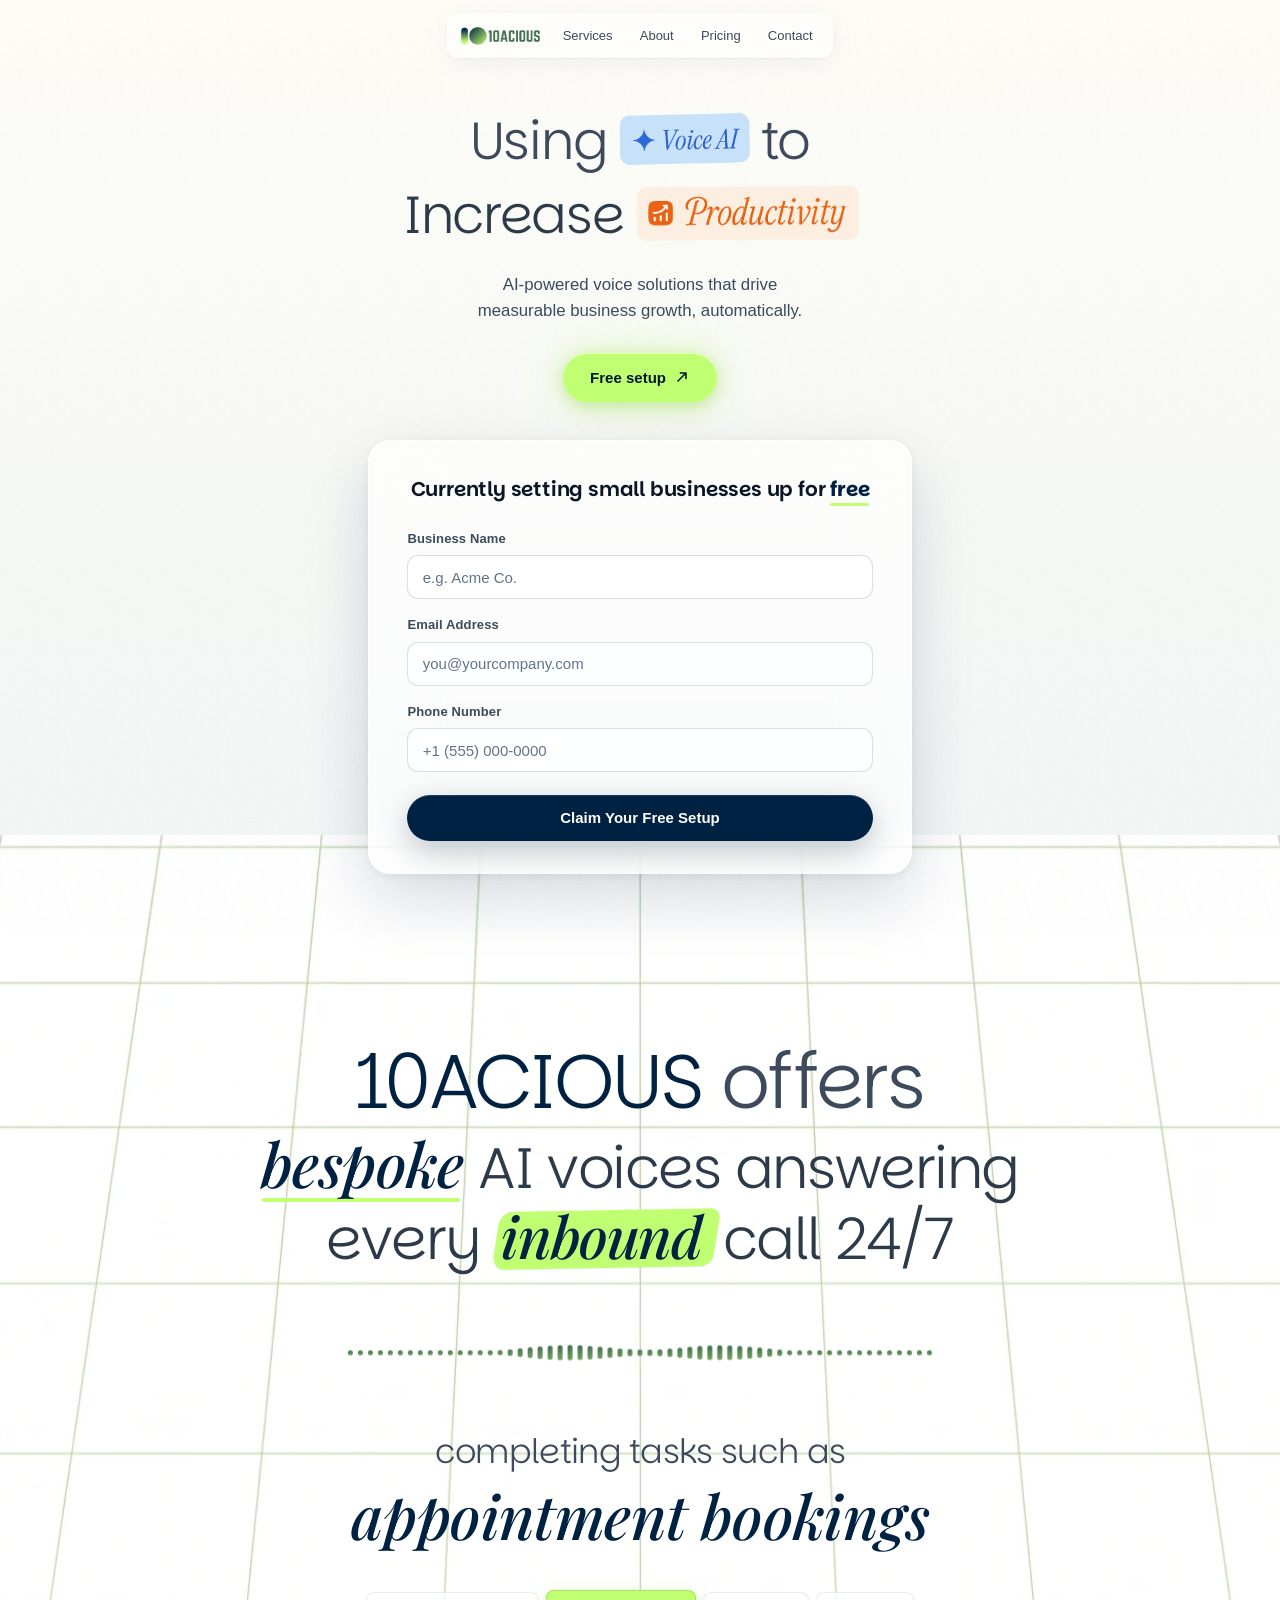
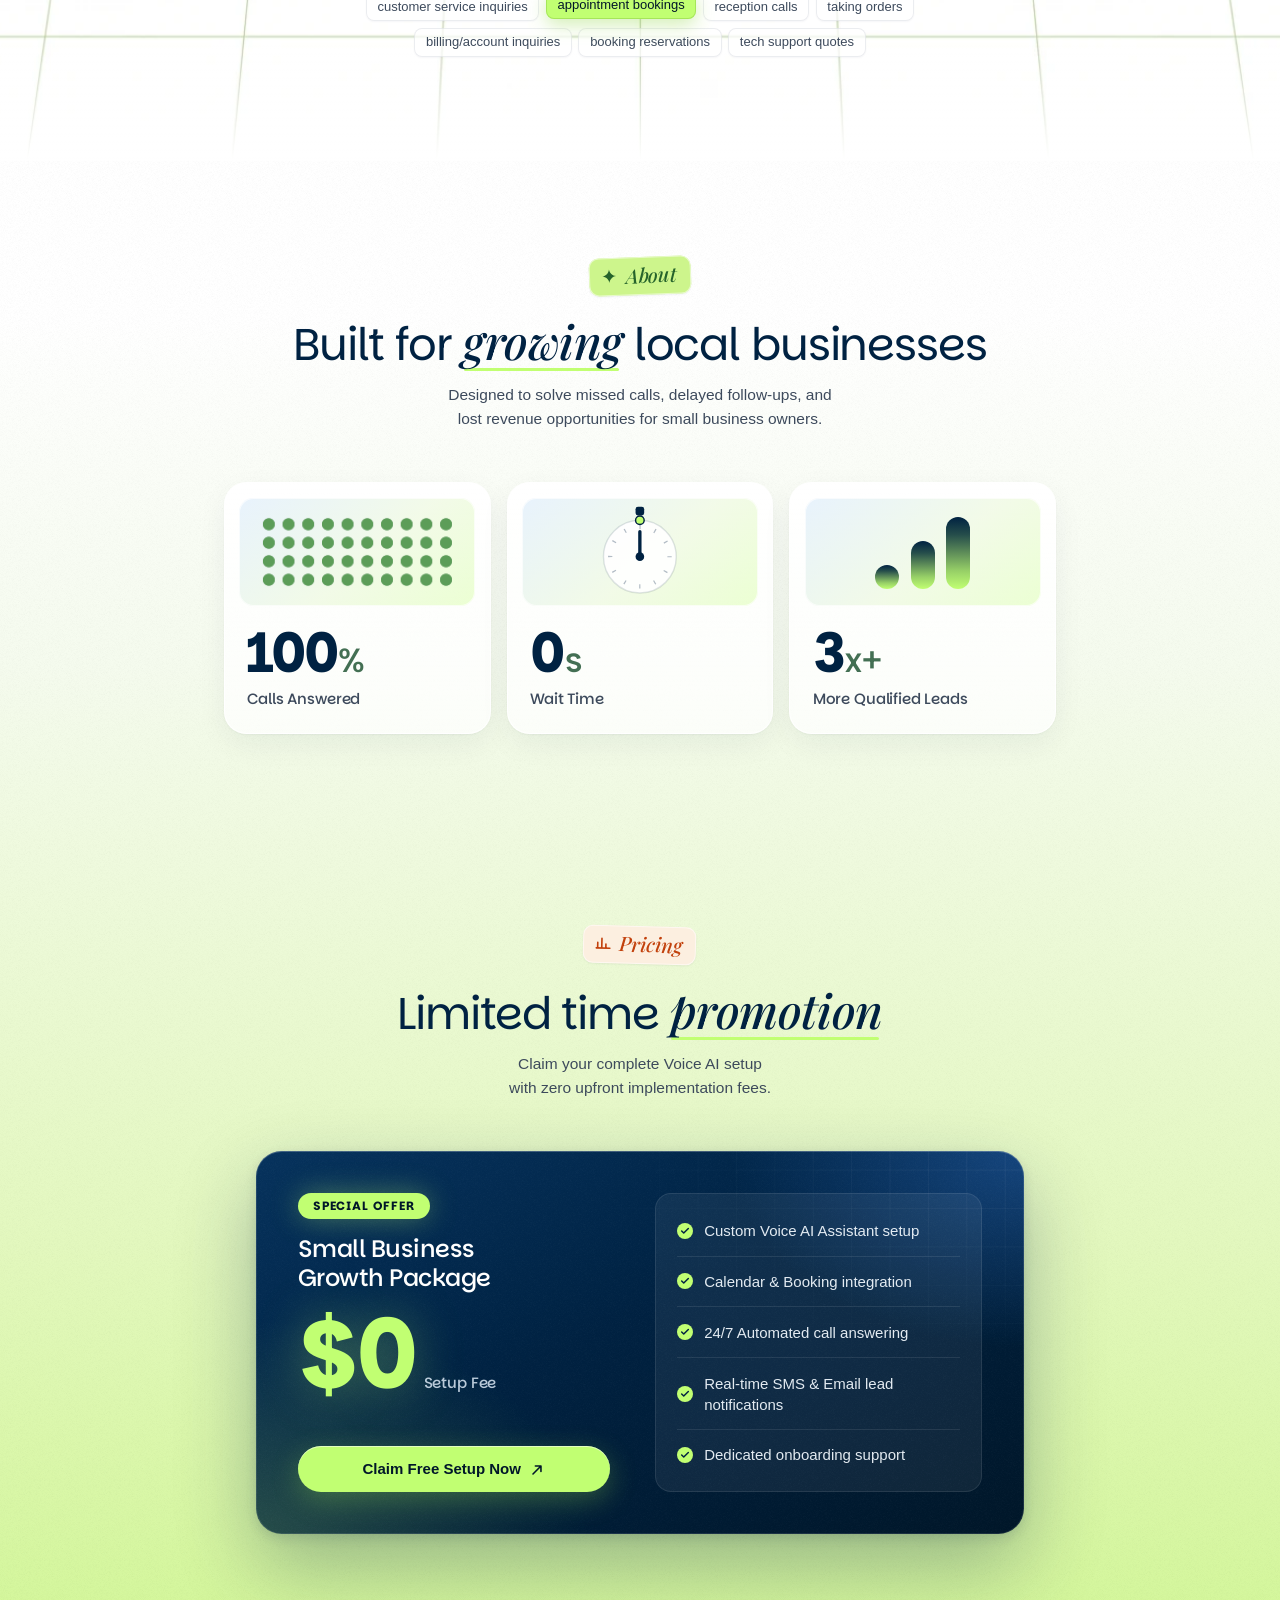
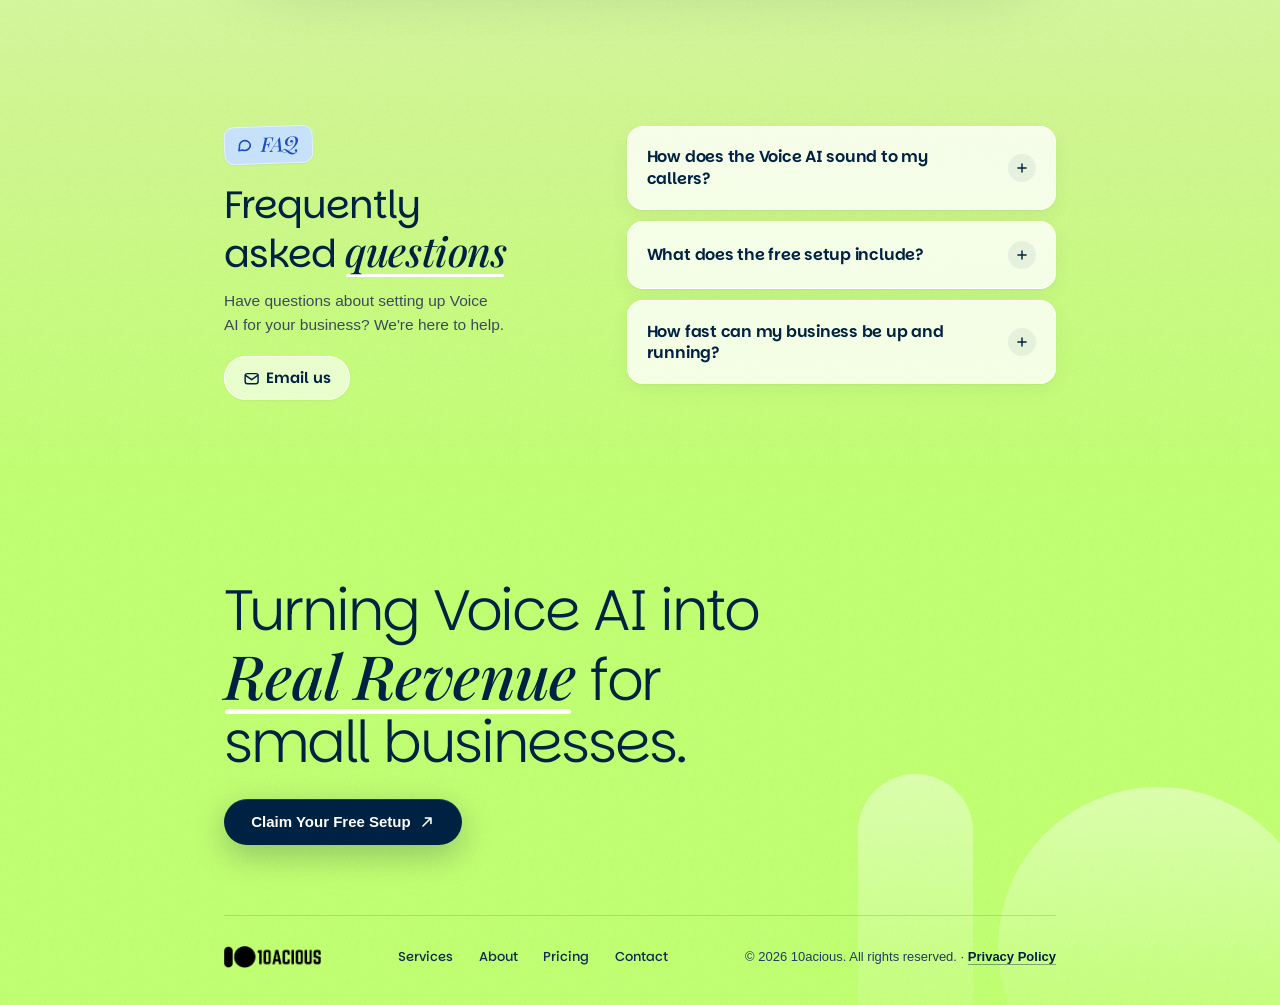
==== commit 8dabd688: "Add opening film to the desktop hero On a first desktop visit the hero opens underwater behind the b" ====
--- a/index.html
+++ b/index.html
@@ -12,6 +12,23 @@
   <meta name="robots" content="index, follow">
 
   <script>document.documentElement.classList.add('js');</script>
+  <!-- Opening film: decided before first paint so nothing flashes. Desktop
+       only, once per visit, never with reduced motion or data saver. The
+       timer is a safety net: if the main script never runs, the page
+       still appears. -->
+  <script>
+    (function () {
+      try {
+        var d = document.documentElement, m = window.matchMedia, c = navigator.connection;
+        if (m('(min-width: 769px) and (min-height: 481px)').matches &&
+            !m('(prefers-reduced-motion: reduce)').matches &&
+            !sessionStorage.getItem('introSeen') && !location.hash && !(c && c.saveData)) {
+          d.classList.add('intro-active');
+          setTimeout(function () { if (!window.__introStarted) d.classList.remove('intro-active'); }, 6000);
+        }
+      } catch (e) {}
+    })();
+  </script>
 
   <!-- Canonical URL -->
   <link rel="canonical" href="https://10acious.pages.dev/">
@@ -39,6 +56,7 @@
   <link rel="preload" href="heromob.webp" as="image" type="image/webp" fetchpriority="high" media="(max-width: 479px), (max-width: 768px) and (min-height: 481px)">
   <link rel="preload" href="mob2nd.webp" as="image" type="image/webp" media="(max-width: 479px), (max-width: 768px) and (min-height: 481px)">
   <link rel="preload" href="logo.webp" as="image" type="image/webp">
+  <link rel="preload" href="intro-poster.jpg" as="image" type="image/jpeg" media="(min-width: 769px) and (min-height: 481px)">
   <link rel="preconnect" href="https://fonts.googleapis.com">
   <link rel="preconnect" href="https://fonts.gstatic.com" crossorigin>
   <link href="https://fonts.googleapis.com/css2?family=Geomini:wght@200..800&family=Parkinsans:wght@300..800&family=Playfair+Display:ital,wght@0,400..900;1,400..900&display=swap" rel="stylesheet">
@@ -141,6 +159,7 @@
         </picture>
         <picture><source srcset="mob2nd.webp" type="image/webp"><img src="mob2nd.png" alt="" class="hero-bg-continue" width="941" height="1672" decoding="async" loading="lazy" aria-hidden="true"></picture>
         <div class="hero-motes"></div>
+        <div class="hero-intro"></div>
       </div>
       <div class="hero-content">
         <h1 class="hero-heading" id="hero-title" data-reveal style="--reveal-delay: 0s">
--- a/styles.css
+++ b/styles.css
@@ -511,6 +511,87 @@
   }
 }
 
+/* ----- Opening film -----
+   Rises out of the water behind the boat and settles on the painting.
+   Sits exactly where the painting sits, so its last frame lines up. */
+.hero-intro {
+  display: none;
+  position: absolute;
+  inset: 0;
+  z-index: 3;
+  background: #0d5f5a url('intro-poster.jpg') center bottom / cover no-repeat;
+  opacity: 1;
+  transition: opacity 0.9s ease;
+}
+
+.intro-active .hero-intro,
+.hero-intro.is-leaving {
+  display: block;
+}
+
+.hero-intro.is-leaving {
+  opacity: 0;
+}
+
+.hero-intro video {
+  width: 100%;
+  height: 100%;
+  object-fit: cover;
+  object-position: center bottom;
+}
+
+/* While the film plays the interface waits out of sight */
+.intro-active .navbar {
+  animation-play-state: paused;
+}
+
+.intro-active .form-card {
+  opacity: 0;
+}
+
+.form-card {
+  transition: opacity 0.9s ease 0.35s;
+}
+
+/* Then the form rises up over the boat */
+.js.intro-arrive .form-card-wrapper[data-reveal]:not(.in-view) {
+  transform: translateY(7rem);
+}
+
+.intro-skip {
+  position: fixed;
+  right: 1.5rem;
+  bottom: calc(1.5rem + env(safe-area-inset-bottom, 0px));
+  z-index: 120;
+  padding: 0.7em 1.2em;
+  min-height: 44px;
+  border: none;
+  border-radius: 100px;
+  background: rgba(255, 255, 255, 0.22);
+  backdrop-filter: blur(16px) saturate(160%);
+  -webkit-backdrop-filter: blur(16px) saturate(160%);
+  box-shadow: inset 0 0 0 1px rgba(255, 255, 255, 0.4);
+  color: #ffffff;
+  font-family: var(--font-display);
+  font-size: var(--text-sm);
+  font-weight: 600;
+  cursor: pointer;
+  transition: background 0.25s ease, opacity 0.4s ease;
+}
+
+.intro-skip:hover {
+  background: rgba(255, 255, 255, 0.36);
+}
+
+.intro-skip:focus-visible {
+  outline-color: #ffffff;
+}
+
+.intro-skip.is-leaving {
+  opacity: 0;
+  pointer-events: none;
+}
+
 /* ----- Hero content ----- */
 .hero-content {
   position: relative;
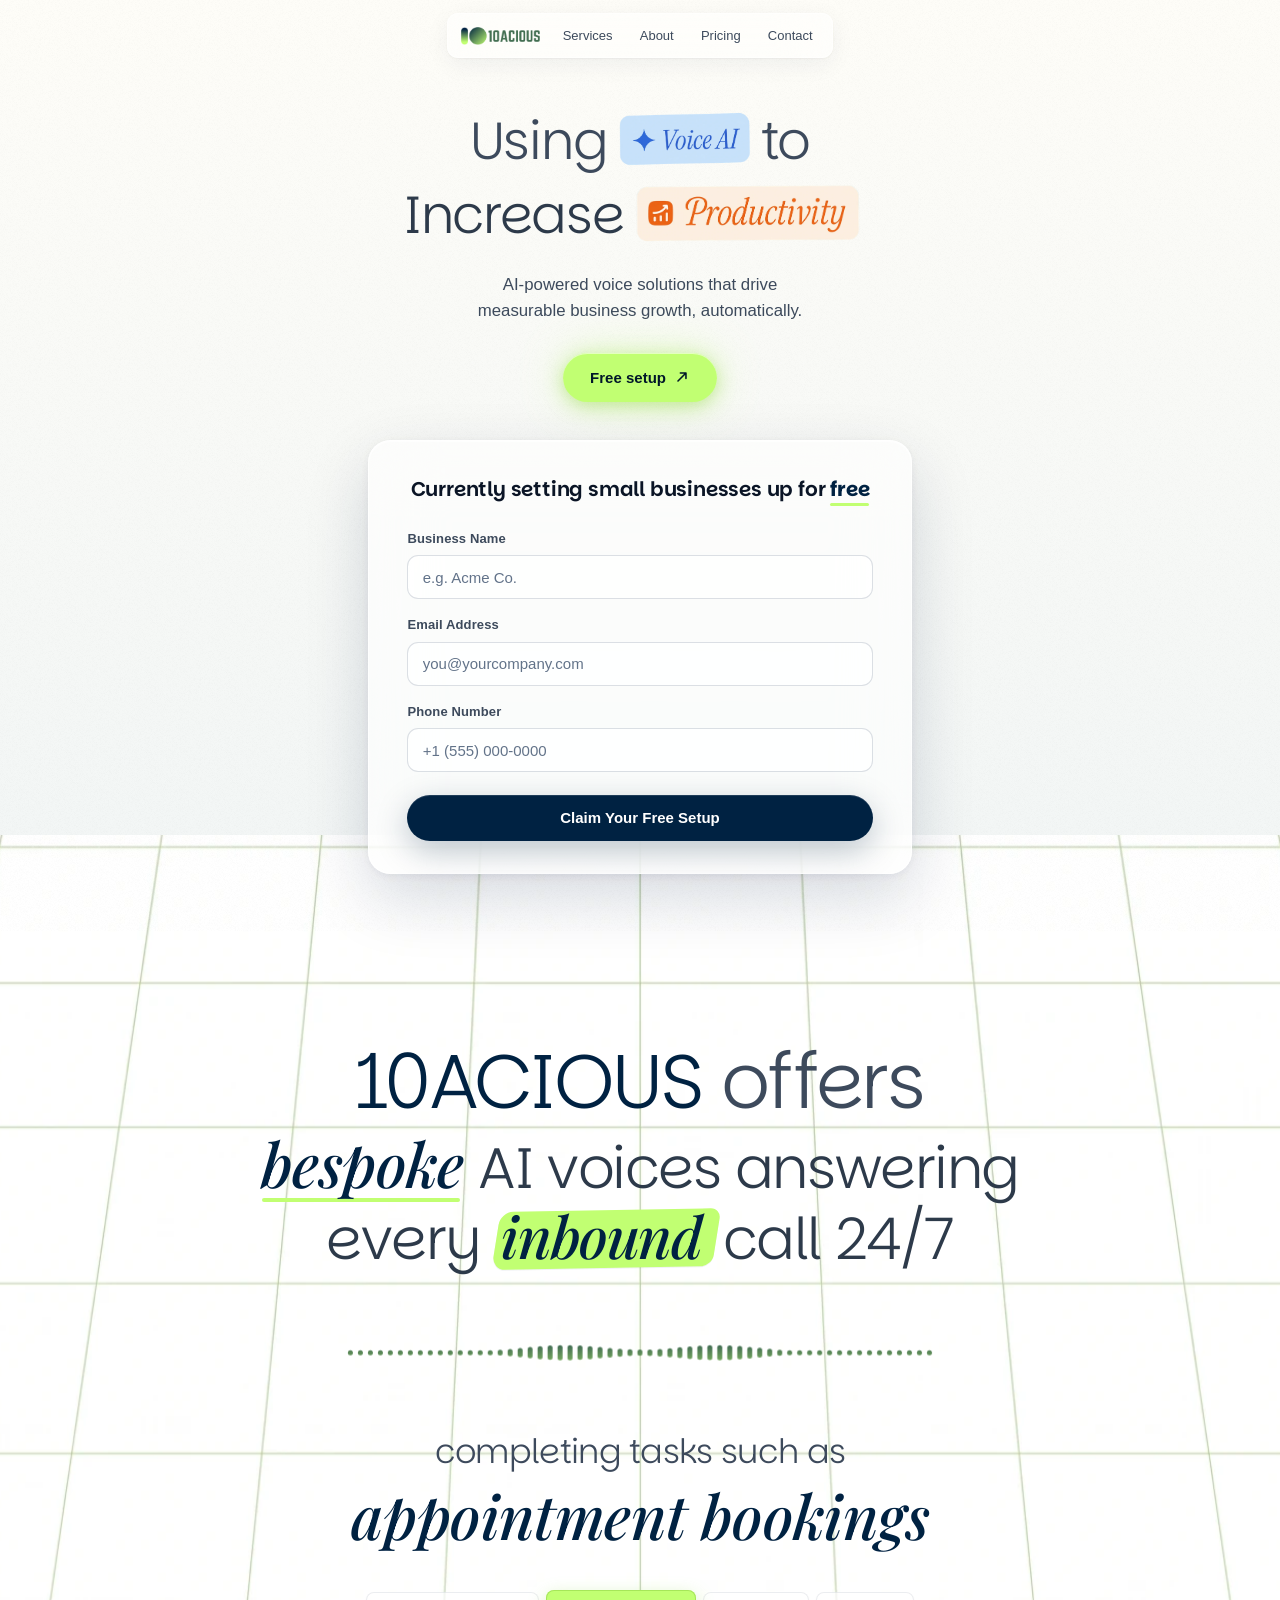
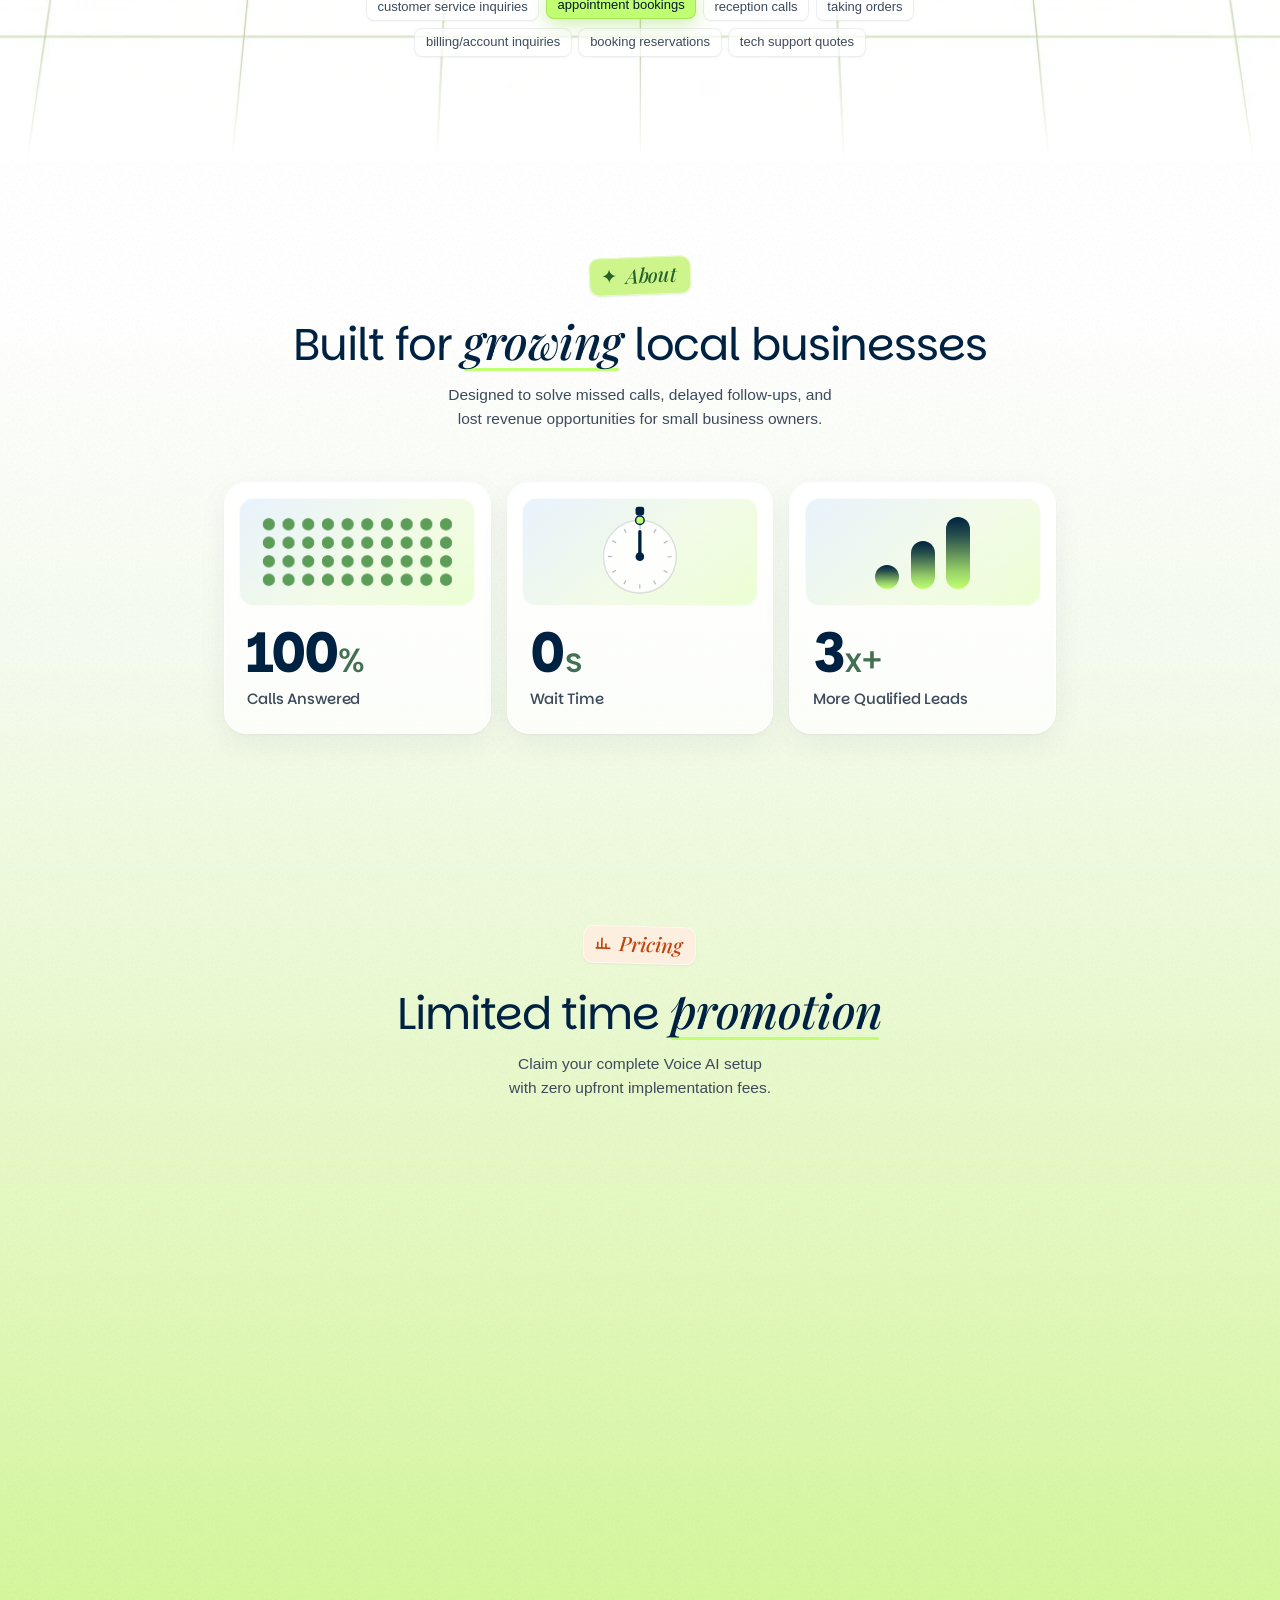
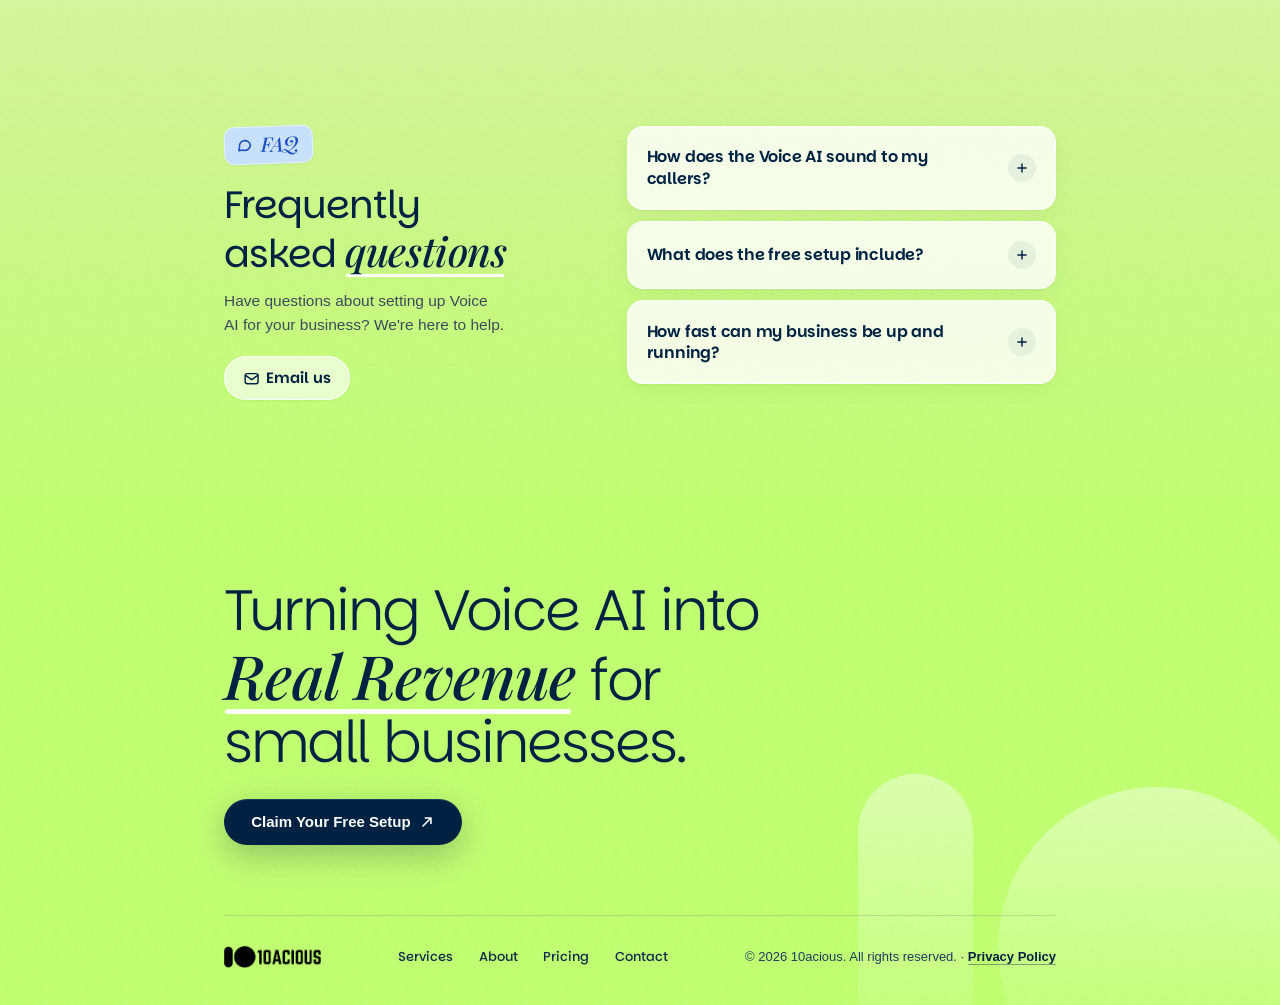
==== commit 998be935: "Play the opening film on every desktop load, slightly faster Drops the once-per-session limit so a r" ====
--- a/index.html
+++ b/index.html
@@ -13,7 +13,7 @@
 
   <script>document.documentElement.classList.add('js');</script>
   <!-- Opening film: decided before first paint so nothing flashes. Desktop
-       only, once per visit, never with reduced motion or data saver. The
+       only, on every load, never with reduced motion or data saver. The
        timer is a safety net: if the main script never runs, the page
        still appears. -->
   <script>
@@ -22,7 +22,7 @@
         var d = document.documentElement, m = window.matchMedia, c = navigator.connection;
         if (m('(min-width: 769px) and (min-height: 481px)').matches &&
             !m('(prefers-reduced-motion: reduce)').matches &&
-            !sessionStorage.getItem('introSeen') && !location.hash && !(c && c.saveData)) {
+            !location.hash && !(c && c.saveData)) {
           d.classList.add('intro-active');
           setTimeout(function () { if (!window.__introStarted) d.classList.remove('intro-active'); }, 6000);
         }
--- a/styles.css
+++ b/styles.css
@@ -558,40 +558,6 @@
   transform: translateY(7rem);
 }
 
-.intro-skip {
-  position: fixed;
-  right: 1.5rem;
-  bottom: calc(1.5rem + env(safe-area-inset-bottom, 0px));
-  z-index: 120;
-  padding: 0.7em 1.2em;
-  min-height: 44px;
-  border: none;
-  border-radius: 100px;
-  background: rgba(255, 255, 255, 0.22);
-  backdrop-filter: blur(16px) saturate(160%);
-  -webkit-backdrop-filter: blur(16px) saturate(160%);
-  box-shadow: inset 0 0 0 1px rgba(255, 255, 255, 0.4);
-  color: #ffffff;
-  font-family: var(--font-display);
-  font-size: var(--text-sm);
-  font-weight: 600;
-  cursor: pointer;
-  transition: background 0.25s ease, opacity 0.4s ease;
-}
-
-.intro-skip:hover {
-  background: rgba(255, 255, 255, 0.36);
-}
-
-.intro-skip:focus-visible {
-  outline-color: #ffffff;
-}
-
-.intro-skip.is-leaving {
-  opacity: 0;
-  pointer-events: none;
-}
-
 /* ----- Hero content ----- */
 .hero-content {
   position: relative;
